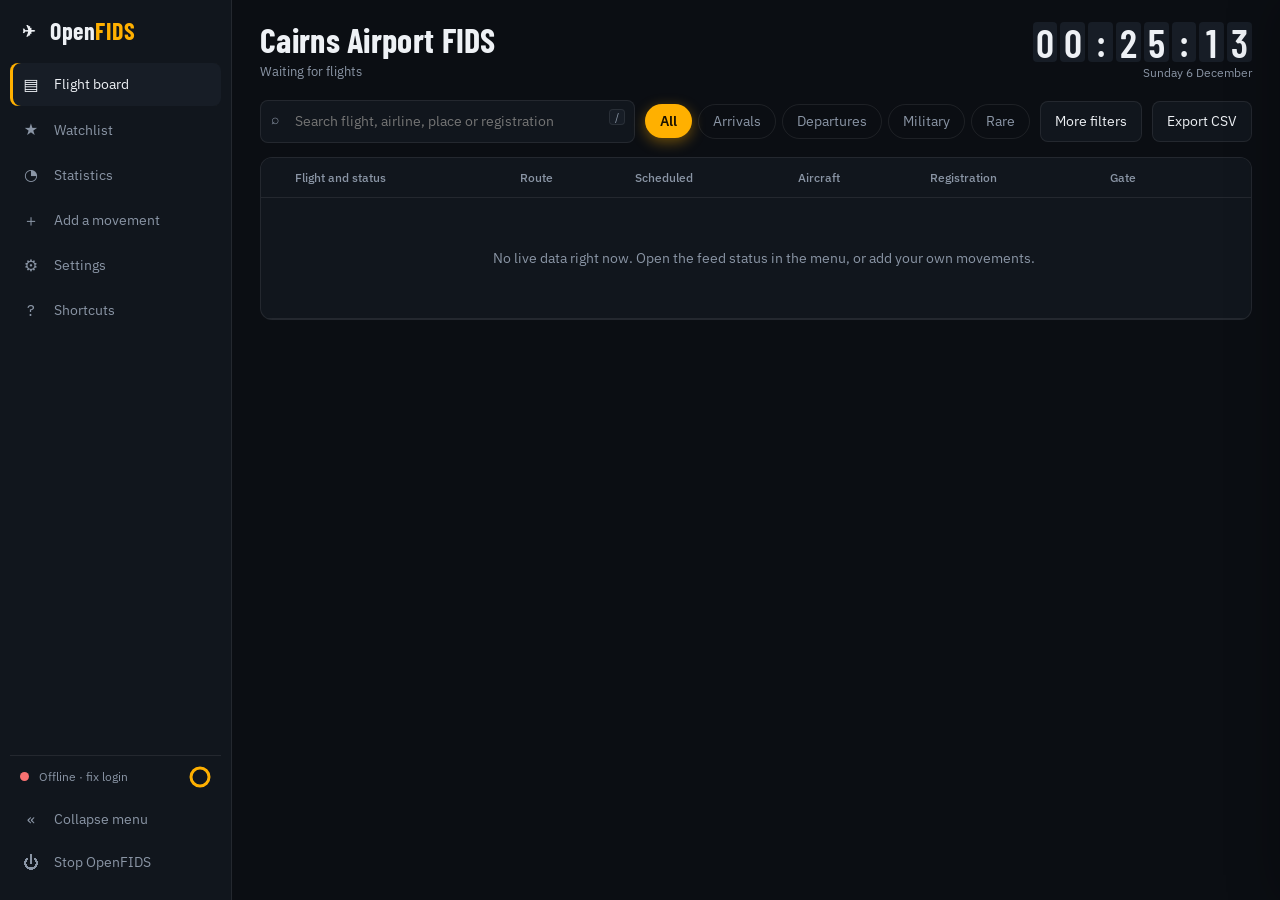
==== app/index.html @ 5e011bf2 "Remove direction patterns, glass delay/early bubble" ====
<!DOCTYPE html>
<html lang="en">
<head>
<meta charset="UTF-8">
<meta name="viewport" content="width=device-width, initial-scale=1">
<title>OpenFIDS</title>
<link href="https://fonts.googleapis.com/css2?family=Barlow+Condensed:wght@500;600;700&family=IBM+Plex+Sans:wght@400;500;600&display=swap" rel="stylesheet">
<style>
:root{--bg:#0b0e13;--panel:#11161d;--card:#171d26;--line:rgba(255,255,255,.08);--text:#eef1f5;--mute:#8a95a5;--accent:#ffb000;--on-accent:#1a1200;--ok:#4ade80;--warn:#fb923c;--bad:#f87171;--board:'Barlow Condensed','Arial Narrow',sans-serif;--body:'IBM Plex Sans',system-ui,sans-serif;--pad:13px 14px;--ease:cubic-bezier(.16,1,.3,1)}
body.t-runway{--bg:#05100a;--panel:#0a1a10;--card:#102417;--line:rgba(120,255,160,.12);--text:#d9ffe6;--mute:#6fa586;--accent:#5dff9a;--on-accent:#02130a}
body.t-blue{--bg:#070b16;--panel:#0d1424;--card:#141d33;--accent:#7cb4ff;--on-accent:#071226}
body.t-day{--bg:#f3f1ec;--panel:#fff;--card:#fff;--line:rgba(0,0,0,.1);--text:#16181d;--mute:#5d6673;--accent:#b36b00;--on-accent:#fff;--ok:#15803d;--warn:#c2410c;--bad:#b91c1c}
body.compact{--pad:6px 12px}
*{box-sizing:border-box;margin:0;padding:0}
body{font:14px/1.45 var(--body);background:var(--bg);color:var(--text);min-height:100vh}
button{font:inherit;color:inherit;cursor:pointer}
:focus-visible{outline:2px solid var(--accent);outline-offset:2px}
.app{display:grid;grid-template-columns:232px 1fr;transition:grid-template-columns .35s var(--ease)}
.app.min{grid-template-columns:64px 1fr}
aside{position:sticky;top:0;height:100vh;background:var(--panel);border-right:1px solid var(--line);display:flex;flex-direction:column;padding:16px 10px;overflow:hidden}
.brand{display:flex;align-items:center;gap:10px;padding:0 8px 18px;font:700 24px var(--board);letter-spacing:.5px;white-space:nowrap}
.brand b{color:var(--accent)}
.nav{display:flex;flex-direction:column;gap:2px}
.nav button,.foot button{display:flex;align-items:center;gap:12px;width:100%;background:none;border:0;border-radius:8px;padding:10px;text-align:left;color:var(--mute);white-space:nowrap;transition:background .2s,color .2s}
.nav button:hover,.foot button:hover{background:var(--card);color:var(--text)}
.nav button.on{background:var(--card);color:var(--text);box-shadow:inset 3px 0 var(--accent)}
.ic{width:22px;text-align:center;flex:none;font-size:16px}
.lbl{transition:opacity .2s}.min .lbl{opacity:0;pointer-events:none}
.count{margin-left:auto;background:var(--accent);color:var(--on-accent);border-radius:9px;padding:0 7px;font-size:11px;font-weight:600}
.count:empty{display:none}
.gap{flex:1}
.feed{display:flex;align-items:center;gap:10px;padding:10px;border-top:1px solid var(--line);margin-top:8px;font-size:12px;color:var(--mute);white-space:nowrap;cursor:pointer}
.dot{width:9px;height:9px;border-radius:50%;background:var(--bad);flex:none}.dot.live{background:var(--ok);animation:pulse 2s infinite}
@keyframes pulse{50%{box-shadow:0 0 0 5px transparent;opacity:.6}0%,100%{box-shadow:0 0 0 0 var(--ok)}}
.ring{width:22px;height:22px;flex:none;transform:rotate(-90deg)}.ring circle{fill:none;stroke:var(--accent);stroke-width:3;stroke-dasharray:57;stroke-dashoffset:57}.ring.go circle{animation:ring var(--poll,30s) linear forwards}
@keyframes ring{to{stroke-dashoffset:0}}
main{min-width:0;padding:22px 28px 40px}
.top{display:flex;align-items:flex-end;justify-content:space-between;gap:20px;flex-wrap:wrap;margin-bottom:18px}
h1{font:700 34px/1 var(--board);letter-spacing:.3px}
.sub{color:var(--mute);margin-top:6px;font-size:13px}
.clock{text-align:right}.clock .big{font:600 40px/1 var(--board);display:flex;gap:3px;justify-content:flex-end}
.clock small{color:var(--mute);font-size:12px}
.fl{display:inline-block;min-width:.62em;text-align:center;background:var(--card);border-radius:4px;padding:0 3px;transform-origin:50% 50%}
.fl.flip{animation:flap .5s ease-in-out both;animation-delay:var(--d,0s)}
@keyframes flap{0%{transform:perspective(200px) rotateX(0)}45%{transform:perspective(200px) rotateX(-90deg)}55%{transform:perspective(200px) rotateX(90deg)}100%{transform:perspective(200px) rotateX(0)}}
.bar{display:flex;gap:10px;align-items:center;flex-wrap:wrap;margin-bottom:14px}
.search{flex:1;min-width:220px;position:relative}
.search input{width:100%;background:var(--panel);border:1px solid var(--line);border-radius:8px;padding:10px 12px 10px 34px;color:var(--text);font:inherit}
.search span{position:absolute;left:11px;top:9px;color:var(--mute)}
.search kbd{position:absolute;right:10px;top:9px;font-size:11px;color:var(--mute);border:1px solid var(--line);border-radius:4px;padding:0 5px}
.chips{display:flex;gap:6px;flex-wrap:wrap}
.chip{background:var(--panel);border:1px solid var(--line);border-radius:20px;padding:6px 14px;color:var(--mute);transition:.2s}
.chip:hover{color:var(--text)}.chip.on{background:var(--accent);border-color:var(--accent);color:var(--on-accent);font-weight:600}
.btn{background:var(--panel);border:1px solid var(--line);border-radius:8px;padding:9px 14px;transition:.2s}.btn:hover{border-color:var(--accent)}
.btn.pri{background:var(--accent);color:var(--on-accent);border-color:var(--accent);font-weight:600;width:100%;margin-top:8px}
.btn.danger{color:var(--bad)}
.wrap{background:var(--panel);border:1px solid var(--line);border-radius:12px;overflow:auto}
table{width:100%;border-collapse:collapse}
th{position:sticky;top:0;background:var(--panel);text-align:left;font-weight:500;color:var(--mute);font-size:12px;padding:11px 14px;border-bottom:1px solid var(--line);white-space:nowrap}
td{padding:var(--pad);border-bottom:1px solid var(--line);white-space:nowrap}
tbody tr{transition:background .2s}tbody tr:hover{background:var(--card)}
tr.hot td:first-child{box-shadow:inset 3px 0 var(--bad)}tr.rare td:first-child{box-shadow:inset 3px 0 var(--accent)}
tr.flash{animation:flash 1.6s}@keyframes flash{0%{background:color-mix(in srgb,var(--accent) 35%,transparent)}100%{background:transparent}}
.code{font:600 20px var(--board);color:var(--accent);letter-spacing:.4px}
.time{font:600 20px var(--board)}.mut{color:var(--mute);font-size:12px}
.star{background:none;border:0;font-size:17px;color:var(--mute);opacity:.5;transition:transform .25s var(--ease),color .2s,opacity .2s}
.star:hover{opacity:1}.star.on{color:var(--accent);opacity:1;transform:scale(1.2) rotate(72deg)}
.tag{font-size:11px;border:1px solid var(--line);border-radius:4px;padding:1px 6px;margin-left:6px;color:var(--warn)}
.pill{display:inline-block;border-radius:5px;padding:3px 10px;font:600 15px var(--board);background:var(--card);color:var(--mute)}
.pill.ok{color:var(--ok)}.pill.late{color:var(--warn)}.pill.flip{animation:flap .55s ease-in-out}
.tip{cursor:help;border-bottom:1px dotted var(--mute)}
#tip{position:fixed;z-index:50;max-width:270px;background:var(--card);border:1px solid var(--line);border-radius:8px;padding:10px 12px;font-size:12px;opacity:0;pointer-events:none;transition:opacity .15s;box-shadow:0 10px 30px rgba(0,0,0,.4)}#tip.on{opacity:1}#tip b{display:block;margin-bottom:2px}#tip i{color:var(--accent);font-style:normal}
.empty{padding:50px 20px;text-align:center;color:var(--mute)}
.cards{display:grid;grid-template-columns:repeat(auto-fit,minmax(150px,1fr));gap:12px;margin-bottom:18px}
.card{background:var(--panel);border:1px solid var(--line);border-radius:12px;padding:16px}.card .n{font:700 40px/1 var(--board);display:flex;gap:3px}.card small{color:var(--mute)}
.grid2{display:grid;grid-template-columns:repeat(auto-fit,minmax(300px,1fr));gap:14px}
.card h3{font:600 18px var(--board);margin-bottom:12px}
.row{display:grid;grid-template-columns:120px 1fr 28px;gap:10px;align-items:center;font-size:13px;margin-bottom:8px}
.row i{display:block;height:10px;border-radius:5px;background:var(--accent);width:var(--w);transform-origin:left;animation:grow .8s var(--ease)}@keyframes grow{from{transform:scaleX(0)}}
.row span{overflow:hidden;text-overflow:ellipsis;white-space:nowrap}.row b{text-align:right}
#panel{position:fixed;top:0;right:0;height:100vh;width:min(400px,100vw);background:var(--panel);border-left:1px solid var(--line);z-index:40;padding:22px;overflow:auto;transform:translateX(105%);transition:transform .4s var(--ease);box-shadow:-20px 0 50px rgba(0,0,0,.3)}#panel.open{transform:none}
#veil{position:fixed;inset:0;background:rgba(0,0,0,.45);z-index:39;opacity:0;pointer-events:none;transition:opacity .3s}#veil.on{opacity:1;pointer-events:auto}
.ph{display:flex;justify-content:space-between;align-items:center;margin-bottom:16px}.ph h2{font:700 26px var(--board)}
.x{background:none;border:0;font-size:20px;color:var(--mute)}
h4{font:600 16px var(--board);margin:20px 0 8px}
.f{display:grid;gap:8px;margin-bottom:8px}.f2{grid-template-columns:1fr 1fr}
input.in,select.in{width:100%;background:var(--card);border:1px solid var(--line);border-radius:7px;padding:9px 10px;color:var(--text);font:inherit}
.sw{display:flex;justify-content:space-between;align-items:center;gap:12px;padding:11px 0;border-bottom:1px solid var(--line)}.sw small{display:block;color:var(--mute);font-size:12px}
.sw input{width:38px;height:22px;accent-color:var(--accent)}
.themes{display:grid;grid-template-columns:repeat(4,1fr);gap:8px}.themes button{border:2px solid var(--line);border-radius:8px;padding:10px 4px;font-size:12px;background:var(--card);transition:.2s}.themes button.on{border-color:var(--accent)}
.item{display:flex;justify-content:space-between;align-items:center;gap:8px;padding:9px 11px;border:1px solid var(--line);border-radius:8px;margin-top:7px;font-size:13px}
.msg{font-size:12px;color:var(--mute);margin-top:8px}
kbd{font:12px var(--body);border:1px solid var(--line);border-bottom-width:2px;border-radius:4px;padding:0 6px;background:var(--card)}
#toasts{position:fixed;bottom:18px;left:50%;transform:translateX(-50%);display:flex;flex-direction:column;gap:8px;z-index:60;align-items:center}
.toast{background:var(--accent);color:var(--on-accent);border-radius:9px;padding:10px 16px;font-weight:600;box-shadow:0 8px 24px rgba(0,0,0,.35);animation:rise .45s var(--ease)}.toast.out{opacity:0;transition:opacity .4s}
@keyframes rise{from{transform:translateY(20px);opacity:0}}
#bye{display:none;position:fixed;inset:0;background:var(--bg);z-index:99;align-items:center;justify-content:center;text-align:center;color:var(--mute)}#bye.on{display:flex}#bye h2{font:700 34px var(--board);color:var(--text)}
.nomo *,.nomo *::before{animation:none!important;transition:none!important}
@media (prefers-reduced-motion:reduce){*{animation:none!important;transition:none!important}}
@media (max-width:820px){.app,.app.min{grid-template-columns:64px 1fr}.lbl{display:none}main{padding:16px}.clock{text-align:left}.clock .big{justify-content:flex-start}}

/* ---- v3: themes, direction colours, bubbles, motion ---- */
:root{--arr:#34d399;--dep:#60a5fa}
body.t-violet{--bg:#0e0a1a;--panel:#151025;--card:#1d1633;--accent:#a78bfa;--on-accent:#12082a}
body.t-sunset{--bg:#140b0d;--panel:#1d1114;--card:#29181c;--line:rgba(255,200,180,.1);--accent:#ff7a59;--on-accent:#2a0d05}
body.t-mint{--bg:#07120f;--panel:#0c1b17;--card:#12271f;--accent:#5eead4;--on-accent:#032b25}
body.t-mono{--bg:#0a0a0a;--panel:#121212;--card:#1a1a1a;--accent:#e5e5e5;--on-accent:#111;--arr:#d4d4d4;--dep:#a3a3a3}
body.t-contrast{--bg:#000;--panel:#000;--card:#111;--line:rgba(255,255,255,.4);--text:#fff;--mute:#d4d4d4;--accent:#ff0;--on-accent:#000}
body.t-sky{--bg:#eaf2fb;--panel:#fff;--card:#f2f7fd;--line:rgba(0,30,80,.12);--text:#0f1b2d;--mute:#5a6b82;--accent:#0b6bcb;--on-accent:#fff;--ok:#15803d;--warn:#c2410c;--bad:#b91c1c;--arr:#15803d;--dep:#1d4ed8}
body.t-day{--arr:#15803d;--dep:#1d4ed8}
body.nocolor{--arr:var(--mute);--dep:var(--mute)}
body{transition:background .4s,color .4s}
body.zebra tbody tr:nth-child(even){background:color-mix(in srgb,var(--card) 55%,transparent)}
body.sz-s{zoom:.92}body.sz-l{zoom:1.12}
html.smooth,html.smooth *{scroll-behavior:smooth}
.themes{grid-template-columns:repeat(3,1fr)}
.themes button::before{content:'';display:block;height:6px;border-radius:3px;background:var(--sw,var(--accent));margin-bottom:6px}
/* sliding bubbles */
.chips,.nav{position:relative}.chip,.nav button{position:relative;z-index:1}
.chip{background:transparent}.chip.on{background:transparent;border-color:transparent;color:var(--on-accent)}
.bub,.nbub{position:absolute;left:0;top:0;width:0;height:0;pointer-events:none;transition:left .45s var(--ease),top .45s var(--ease),width .45s var(--ease),height .45s var(--ease)}
.bub{z-index:0;border-radius:20px;background:var(--accent);box-shadow:0 4px 14px color-mix(in srgb,var(--accent) 40%,transparent)}
.nbub{z-index:0;border-radius:8px;background:var(--card);box-shadow:inset 3px 0 var(--accent)}
.nav button.on{background:transparent;box-shadow:none;color:var(--text)}
/* arrival = solid bar + down triangle, departure = striped bar + up triangle */
td:first-child{position:relative}td:first-child::before{content:'';position:absolute;left:0;top:0;bottom:0;width:5px}
tr.ra td:first-child::before{background:var(--arr)}
tr.rd td:first-child::before{background:repeating-linear-gradient(45deg,var(--dep) 0 3px,transparent 3px 6px)}
.dir{font-size:12px;font-weight:600}.dir.a{color:var(--arr)}.dir.d{color:var(--dep)}
tr.hot td:first-child,tr.rare td:first-child{box-shadow:none}tr.hot{background:color-mix(in srgb,var(--bad) 7%,transparent)}
.tag.hot{color:var(--bad)}.tag.rare{color:var(--accent)}
/* switches */
.sw input{appearance:none;-webkit-appearance:none;width:42px;height:24px;border-radius:12px;background:var(--card);border:1px solid var(--line);position:relative;cursor:pointer;flex:none;transition:background .25s,border-color .25s}
.sw input::after{content:'';position:absolute;top:2px;left:2px;width:18px;height:18px;border-radius:50%;background:var(--mute);transition:transform .3s var(--ease),background .25s}
.sw input:checked{background:var(--accent);border-color:var(--accent)}.sw input:checked::after{transform:translateX(18px);background:var(--on-accent)}
/* advanced filters */
.adv{display:grid;grid-template-rows:0fr;transition:grid-template-rows .4s var(--ease),margin .4s var(--ease)}.adv.open{grid-template-rows:1fr;margin-bottom:14px}
.advin{min-height:0;overflow:hidden;display:grid;grid-template-columns:repeat(auto-fit,minmax(170px,1fr));gap:8px;padding:2px}
/* motion */
.vin{animation:viewin .45s var(--ease)}@keyframes viewin{from{opacity:0;transform:translateY(10px)}}
.swap tr{animation:rowin .4s var(--ease) both;animation-delay:calc(var(--i,0)*25ms)}@keyframes rowin{from{opacity:0;transform:translateX(-8px)}}
.btn:active,.chip:active,.nav button:active,.foot button:active{transform:scale(.96)}
.card{transition:transform .25s var(--ease),border-color .25s}.card:hover{transform:translateY(-3px);border-color:var(--accent)}
#panel [data-p]:not([hidden])>*{animation:pin .45s var(--ease) both}@keyframes pin{from{opacity:0;transform:translateX(14px)}}
#panel [data-p]>:nth-child(2){animation-delay:.04s!important}#panel [data-p]>:nth-child(3){animation-delay:.08s!important}#panel [data-p]>:nth-child(4){animation-delay:.12s!important}#panel [data-p]>:nth-child(5){animation-delay:.16s!important}#panel [data-p]>:nth-child(n+6){animation-delay:.2s!important}

/* ---- v4: merged status, filter-drawer fix, silent refresh, liquid glass ---- */
.advin{padding:0}.advin>*{outline-offset:-2px}
.adv{visibility:hidden;transition:grid-template-rows .4s var(--ease),margin .4s var(--ease),visibility 0s .4s}
.adv.open{visibility:visible;transition:grid-template-rows .4s var(--ease),margin .4s var(--ease),visibility 0s}
.st{font:600 16px var(--board);margin-top:1px}.st.ok{color:var(--ok)}.st.late{color:var(--warn)}.st.bad{color:var(--bad)}.st.flip{animation:flap .55s ease-in-out}
.rin{animation:rowin .45s var(--ease)}.rout{animation:rout .3s ease forwards;pointer-events:none}@keyframes rout{to{opacity:0;transform:translateX(14px)}}
body.glass{--g:rgba(255,255,255,.07);--gb:rgba(255,255,255,.2);--gl:rgba(255,255,255,.4);--glow:radial-gradient(420px circle at var(--mx,50%) var(--my,0%),rgba(255,255,255,.13),transparent 60%)}
body.glass.t-day,body.glass.t-sky{--g:rgba(255,255,255,.5);--gb:rgba(255,255,255,.85);--gl:#fff;--glow:radial-gradient(420px circle at var(--mx,50%) var(--my,0%),rgba(255,255,255,.7),transparent 60%)}
body.glass::before{content:'';position:fixed;inset:-10%;z-index:-1;pointer-events:none;filter:blur(30px);animation:drift 26s ease-in-out infinite alternate;
 background:radial-gradient(40% 40% at 20% 25%,color-mix(in srgb,var(--accent) 55%,transparent),transparent 70%),radial-gradient(35% 35% at 80% 20%,color-mix(in srgb,var(--arr) 40%,transparent),transparent 70%),radial-gradient(45% 45% at 70% 85%,color-mix(in srgb,var(--dep) 45%,transparent),transparent 70%)}
@keyframes drift{to{transform:translate3d(4%,-3%,0) scale(1.12) rotate(6deg)}}
body.glass :where(aside,.wrap,.card,.btn,.chip:not(.on),.search input,input.in,select.in,.themes button,.item),body.glass #panel,body.glass #tip{
 background-color:var(--g);background-image:var(--glow);background-attachment:fixed;backdrop-filter:blur(20px) saturate(170%);-webkit-backdrop-filter:blur(20px) saturate(170%);
 border-color:var(--gb);box-shadow:inset 0 1px 0 var(--gl),inset 0 -1px 0 rgba(255,255,255,.05),0 10px 30px rgba(0,0,0,.22)}
body.glass #panel{backdrop-filter:blur(28px) saturate(190%);-webkit-backdrop-filter:blur(28px) saturate(190%)}
body.glass th{background:rgba(255,255,255,.06);backdrop-filter:blur(14px);-webkit-backdrop-filter:blur(14px)}
body.glass tbody tr:hover{background:rgba(255,255,255,.07)}
body.glass .fl{background:rgba(255,255,255,.1);box-shadow:inset 0 1px 0 var(--gl)}
body.glass .toast{background:color-mix(in srgb,var(--accent) 75%,transparent);backdrop-filter:blur(16px) saturate(180%);-webkit-backdrop-filter:blur(16px) saturate(180%);box-shadow:inset 0 1px 0 rgba(255,255,255,.5),0 8px 24px rgba(0,0,0,.3)}
body.glass .bub{background:color-mix(in srgb,var(--accent) 70%,transparent);box-shadow:inset 0 1px 0 rgba(255,255,255,.55),0 4px 18px color-mix(in srgb,var(--accent) 45%,transparent)}
body.glass .nbub{background:rgba(255,255,255,.1);box-shadow:inset 0 1px 0 var(--gl),inset 3px 0 var(--accent)}
body.glass #veil{backdrop-filter:blur(4px);-webkit-backdrop-filter:blur(4px)}

/* ---- v5: calmer colours, patterns for both directions, settings tabs, colour pickers ---- */
body:not(#x){--arr:var(--accent);--dep:color-mix(in srgb,var(--text) 72%,var(--bg))}
body.nocolor:not(#x){--arr:var(--mute);--dep:var(--mute)}
.code{color:var(--text)}
th:first-child,td:first-child{width:1%;padding-left:18px;padding-right:2px}
td:first-child::before{width:6px}
tr.ra td:first-child::before{background:radial-gradient(circle,var(--arr) 1.8px,transparent 2.4px) 0 0/6px 8px}
tr.rd td:first-child::before{background:repeating-linear-gradient(45deg,var(--dep) 0 3px,transparent 3px 6px)}
.ds{display:flex;flex-wrap:wrap;align-items:baseline;gap:0 8px;margin-top:1px}
.ds .dir{font-size:12px}.ds .st{margin:0;font:500 15px var(--body)}.ds .st::before{content:'·';margin-right:8px;color:var(--mute)}
.tabs{display:flex;gap:6px;position:relative;margin:0 0 4px}
details.mt{margin:12px 0}details.mt summary{cursor:pointer;padding:9px 0;color:var(--mute);font-size:13px}details.mt summary:hover{color:var(--text)}
#cGrid{display:grid;grid-template-columns:1fr 1fr;gap:10px;padding:6px 0 10px}
.cp{display:flex;align-items:center;gap:10px;font-size:13px}
.cp input[type=color]{width:36px;height:30px;padding:0;border:1px solid var(--line);border-radius:7px;background:none;cursor:pointer;flex:none}
.cprow{display:flex;justify-content:space-between;align-items:center;gap:12px;padding:11px 0;border-bottom:1px solid var(--line)}.cprow small{display:block;color:var(--mute);font-size:12px}
.cprow input[type=color]{width:48px;height:34px}

/* ---- v6: no direction patterns, glass status bubble ---- */
tr.ra td:first-child::before,tr.rd td:first-child::before,td:first-child::before{content:none;display:none}
.sb{text-align:right;width:1%;padding-right:18px}
.gb{position:relative;display:inline-block;overflow:hidden;padding:5px 15px;border-radius:999px;font:600 14px var(--body);white-space:nowrap;color:var(--c);
 background:color-mix(in srgb,var(--c) 15%,rgba(255,255,255,.06));border:1px solid color-mix(in srgb,var(--c) 38%,rgba(255,255,255,.28));
 backdrop-filter:blur(14px) saturate(180%);-webkit-backdrop-filter:blur(14px) saturate(180%);
 box-shadow:inset 0 1px 0 rgba(255,255,255,.5),inset 0 -8px 12px rgba(255,255,255,.04),0 4px 16px color-mix(in srgb,var(--c) 24%,transparent)}
.gb::after{content:'';position:absolute;inset:0;border-radius:inherit;pointer-events:none;background:linear-gradient(180deg,rgba(255,255,255,.3),transparent 55%)}
.gb.late{--c:var(--warn)}.gb.ok{--c:var(--ok)}
.gb.flip{animation:flap .55s ease-in-out}
</style>
</head>
<body>
<div class="app" id="app">
<aside>
  <div class="brand"><span class="ic">✈</span><span class="lbl">Open<b>FIDS</b></span></div>
  <nav class="nav" id="nav"><span class="nbub" id="nbub"></span>
    <button data-view="board" class="on"><span class="ic">▤</span><span class="lbl">Flight board</span></button>
    <button data-view="watch"><span class="ic">★</span><span class="lbl">Watchlist</span><span class="count lbl" id="wCount"></span></button>
    <button data-view="stats"><span class="ic">◔</span><span class="lbl">Statistics</span></button>
    <button data-panel="add"><span class="ic">＋</span><span class="lbl">Add a movement</span></button>
    <button data-panel="settings"><span class="ic">⚙</span><span class="lbl">Settings</span></button>
    <button data-panel="help"><span class="ic">?</span><span class="lbl">Shortcuts</span></button>
  </nav>
  <div class="gap"></div>
  <div class="foot">
    <div class="feed" id="feed" title="Open feed settings"><span class="dot" id="dot"></span><span class="lbl" id="feedTxt">Connecting</span><svg class="ring" id="ring" viewBox="0 0 22 22" style="margin-left:auto"><circle cx="11" cy="11" r="9"/></svg></div>
    <button id="collapse"><span class="ic" id="colIc">«</span><span class="lbl">Collapse menu</span></button>
    <button id="quit"><span class="ic">⏻</span><span class="lbl">Stop OpenFIDS</span></button>
  </div>
</aside>

<main>
  <div class="top">
    <div><h1 id="title">Cairns Airport FIDS</h1><div class="sub" id="next">Waiting for flights</div></div>
    <div class="clock"><div class="big" id="clock"></div><small id="date"></small></div>
  </div>

  <section id="v-board">
    <div class="bar">
      <div class="search"><span>⌕</span><input id="q" placeholder="Search flight, airline, place or registration" autocomplete="off"><kbd>/</kbd></div>
      <div class="chips" id="chips"><span class="bub" id="bub"></span>
        <button class="chip on" data-f="all">All</button><button class="chip" data-f="A">Arrivals</button><button class="chip" data-f="D">Departures</button><button class="chip" data-f="military">Military</button><button class="chip" data-f="rare">Rare</button>
      </div>
      <button class="btn" id="mf">More filters <span class="count" id="mfN"></span></button><button class="btn" id="csv">Export CSV</button>
    </div>
    <div class="adv" id="adv"><div class="advin">
      <select class="in" id="fxAl"><option value="">Any airline</option></select>
      <select class="in" id="fxAc"><option value="">Any aircraft</option></select>
      <select class="in" id="fxSt"><option value="">Any status</option><option value="ontime">On time</option><option value="delayed">Delayed</option><option value="cancelled">Cancelled</option><option value="landed">Landed</option><option value="departed">Departed</option><option value="other">Other</option></select>
      <select class="in" id="fxWin"><option value="">Any time</option><option value="120">Next 2 hours</option><option value="360">Next 6 hours</option><option value="today">Today only</option></select>
      <button class="btn" id="fxClear">Clear all filters</button>
    </div></div>
    <div class="wrap"><table>
      <thead><tr><th></th><th>Flight and status</th><th>Route</th><th>Scheduled</th><th>Aircraft</th><th>Registration</th><th>Gate</th><th></th></tr></thead>
      <tbody id="rows"></tbody>
    </table></div>
  </section>

  <section id="v-stats" hidden>
    <div class="cards" id="cards"></div>
    <div class="grid2"><div class="card"><h3>Busiest airlines</h3><div id="bAir"></div></div><div class="card"><h3>Aircraft types</h3><div id="bAc"></div></div><div class="card"><h3>Top destinations and origins</h3><div id="bPort"></div></div></div>
  </section>
</main>
</div>

<div id="veil"></div>
<div id="panel" aria-live="polite">
  <div data-p="add" hidden>
    <div class="ph"><h2>Add a movement</h2><button class="x" data-x>✕</button></div>
    <p class="mut">Stored on this computer only. Shown at the top of the board.</p>
    <h4>Flight</h4>
    <div class="f f2"><input class="in" id="cfAirline" placeholder="Airline (VIP)"><input class="in" id="cfNumber" placeholder="Flight number"><input class="in" id="cfAcType" placeholder="Aircraft type (GLF6)"><input class="in" id="cfRego" placeholder="Registration"></div>
    <h4>Route and time</h4>
    <div class="f f2"><input class="in" id="cfPort" placeholder="Place (Sydney)"><input class="in" id="cfIata" placeholder="Code (SYD)"><select class="in" id="cfVector"><option value="A">Arrival</option><option value="D">Departure</option></select><input class="in" id="cfWhen" type="datetime-local"></div>
    <div class="f f2"><input class="in" id="cfGate" placeholder="Gate or bay"><input class="in" id="cfStatus" placeholder="Status (Landed)"></div>
    <button class="btn pri" id="cfAdd">Add to board</button>
    <h4>Your movements</h4><div id="cfList"></div>
  </div>

  <div data-p="settings" hidden>
    <div class="ph"><h2>Settings</h2><button class="x" data-x>✕</button></div>
    <div class="tabs" id="tabs"><span class="bub" id="tbub"></span><button class="chip on" data-tab="look">Appearance</button><button class="chip" data-tab="how">Behaviour</button><button class="chip" data-tab="feed">Feed</button></div>

    <div data-pane="look">
      <h4>Theme</h4>
      <div class="themes" id="themes"><button data-t="default" style="--sw:#ffb000">Amber</button><button data-t="runway" style="--sw:#5dff9a">Runway</button><button data-t="blue" style="--sw:#7cb4ff">Blue hour</button><button data-t="violet" style="--sw:#a78bfa">Violet</button><button data-t="sunset" style="--sw:#ff7a59">Sunset</button><button data-t="mint" style="--sw:#5eead4">Mint</button><button data-t="mono" style="--sw:#e5e5e5">Mono</button><button data-t="contrast" style="--sw:#ffff00">Contrast</button><button data-t="day" style="--sw:#b36b00">Daylight</button><button data-t="sky" style="--sw:#0b6bcb">Sky</button></div>
      <p class="msg">Picking a theme resets any custom colours.</p>
      <div class="cprow"><div>Accent colour<small>Highlights, buttons and the arrivals pattern</small></div><input type="color" id="cAccent"></div>
      <details class="mt"><summary>Customise every colour</summary><div id="cGrid"></div></details>
      <button class="btn" id="cReset">Reset colours</button>
      <div class="sw"><div>Liquid glass<small>Frosted, see-through surfaces with a glow that follows your cursor</small></div><input type="checkbox" id="sGlass"></div>
      <div class="sw"><div>Colour-code arrivals and departures<small>Arrow labels always show</small></div><input type="checkbox" id="sColor"></div>
      <div class="sw"><div>Striped rows<small>Easier to follow across the board</small></div><input type="checkbox" id="sZebra"></div>
      <h4>Text size</h4><select class="in" id="sSize"><option value="s">Small</option><option value="m">Normal</option><option value="l">Large</option></select>
    </div>

    <div data-pane="how" hidden>
      <div class="sw"><div>Compact rows<small>Fit more flights on screen</small></div><input type="checkbox" id="sCompact"></div>
      <div class="sw"><div>Motion<small>Split-flap flips and slides</small></div><input type="checkbox" id="sMotion"></div>
      <div class="sw"><div>Smooth scrolling<small>Glide when changing views</small></div><input type="checkbox" id="sSmooth"></div>
      <div class="sw"><div>Chime on watchlist changes<small>Plays when a starred flight updates</small></div><input type="checkbox" id="sAudio"></div>
      <div class="sw"><div>24-hour time<small>Clock and board times</small></div><input type="checkbox" id="sH24"></div>
      <div class="sw"><div>Remember my filters<small>Restore them next time you open OpenFIDS</small></div><input type="checkbox" id="sRemember"></div>
      <h4>Refresh every</h4>
      <select class="in" id="sPoll"><option value="5000">5 seconds</option><option value="15000">15 seconds</option><option value="30000">30 seconds</option><option value="60000">60 seconds</option></select>
    </div>

    <div data-pane="feed" hidden>
      <h4>Airport feed login</h4>
      <p class="mut" style="margin-bottom:8px">Only needed if the airport site asks for one. Saved in plain text in your data folder.</p>
      <div class="f"><input class="in" id="cEmail" placeholder="Email" autocomplete="off"><input class="in" id="cPass" type="password" placeholder="Password" autocomplete="new-password"></div>
      <div style="display:flex;gap:8px"><button class="btn pri" id="cSave" style="margin:0;flex:1">Save and test</button><button class="btn danger" id="cClear">Clear</button></div>
      <p class="msg" id="cMsg"></p><p class="msg" id="cNote" style="color:var(--warn)"></p>
      <p class="msg" id="dataDir" style="word-break:break-all"></p>
    </div>
  </div>

  <div data-p="help" hidden>
    <div class="ph"><h2>Shortcuts</h2><button class="x" data-x>✕</button></div>
    <div class="sw"><span>Search</span><kbd>/</kbd></div><div class="sw"><span>Flight board</span><kbd>b</kbd></div><div class="sw"><span>Watchlist</span><kbd>w</kbd></div><div class="sw"><span>Statistics</span><kbd>s</kbd></div>
    <div class="sw"><span>Add a movement</span><kbd>n</kbd></div><div class="sw"><span>Settings</span><kbd>,</kbd></div><div class="sw"><span>Collapse menu</span><kbd>[</kbd></div><div class="sw"><span>Close panel</span><kbd>Esc</kbd></div>
    <p class="msg">Star a flight to add it to your watchlist. You'll get a message when its status changes.</p>
  </div>
</div>

<div id="tip"></div><div id="toasts"></div>
<div id="bye"><div><h2>OpenFIDS has stopped</h2>You can close this tab. Open the OpenFIDS shortcut to start it again.</div></div>

<script>
(() => {
const $ = (id) => document.getElementById(id);
const esc = (s) => String(s ?? '').replace(/[&<>"']/g, (c) => ({'&':'&amp;','<':'&lt;','>':'&gt;','"':'&quot;',"'":'&#39;'}[c]));
const api = async (u, o) => { const r = await fetch(u, o); if (!r.ok) throw new Error(r.status); return r.json(); };
const LS = 'openfids.v2';
let S = { theme: 'default', compact: false, motion: true, audio: false, poll: 30000, min: false, watch: [], smooth: true, dircolor: true, h24: true, zebra: false, remember: true, size: 'm', f: 'all', fx: {}, glass: false, colors: {} };
let fx = { al: '', ac: '', st: '', win: '' }, animNext = false;
try { Object.assign(S, JSON.parse(localStorage.getItem(LS) || '{}')); } catch (e) {}
const save = () => { try { localStorage.setItem(LS, JSON.stringify(S)); } catch (e) {} };
let flights = [], ac = {}, al = {}, feed = { ok: false }, view = 'board', filter = 'all', timer, actx;
const last = new Map(), changed = new Set(); let first = true;

const code = (f) => `${f.airline || ''}${f.flightNumber || ''}`;
const key = (f) => f.id || `${code(f)}|${f.vector}|${f.scheduled}`;
const plane = (f) => ac[String(f.acType || '').toUpperCase()] || null, airline = (f) => al[String(f.airline || '').toUpperCase()] || null;
const mil = (f) => !!((plane(f) || {}).military || (airline(f) || {}).military), rare = (f) => !!(plane(f) || {}).rare;
const hm = (iso) => { const t = (String(iso || '').split('T')[1] || '').slice(0, 5); if (S.h24 || !t) return t; let [H, M] = t.split(':').map(Number); const ap = H >= 12 ? 'pm' : 'am'; H = H % 12 || 12; return H + ':' + String(M).padStart(2, '0') + ' ' + ap; };
const day = (iso) => { const d = new Date(iso); return isNaN(d) ? '' : d.toLocaleDateString('en-AU', { day: 'numeric', month: 'short' }); };

/* split-flap text: only characters that changed flip */
function flap(el, text) {
  text = String(text); const old = el.dataset.v || '';
  if (old === text) return; el.dataset.v = text;
  if (el.children.length !== text.length) el.innerHTML = [...text].map(() => '<span class="fl"></span>').join('');
  [...text].forEach((ch, i) => { const s = el.children[i]; if (s.textContent !== ch) { s.textContent = ch; if (S.motion && old) { s.classList.remove('flip'); void s.offsetWidth; s.style.setProperty('--d', i * 0.05 + 's'); s.classList.add('flip'); } } });
}

function apply() {
  document.body.className = (S.theme !== 'default' ? 't-' + S.theme : '') + (S.compact ? ' compact' : '') + (S.motion ? '' : ' nomo') + (S.dircolor ? '' : ' nocolor') + (S.zebra ? ' zebra' : '') + (S.size !== 'm' ? ' sz-' + S.size : '') + (S.glass ? ' glass' : '');
  document.documentElement.classList.toggle('smooth', S.smooth); $('app').classList.toggle('min', S.min); moveBubs(); $('colIc').textContent = S.min ? '»' : '«';
  document.querySelectorAll('#themes button').forEach((b) => b.classList.toggle('on', b.dataset.t === S.theme));
  $('sCompact').checked = S.compact; $('sMotion').checked = S.motion; $('sAudio').checked = S.audio; $('sSmooth').checked = S.smooth; $('sColor').checked = S.dircolor; $('sH24').checked = S.h24; $('sZebra').checked = S.zebra; $('sRemember').checked = S.remember; $('sSize').value = S.size; $('sGlass').checked = S.glass; $('sPoll').value = String(S.poll);
  document.documentElement.style.setProperty('--poll', S.poll + 'ms');
  $('wCount').textContent = S.watch.length || ''; applyColors();
}
function poll() { clearInterval(timer); timer = setInterval(load, S.poll); }
function chime() {
  if (!S.audio) return;
  try { actx = actx || new (window.AudioContext || window.webkitAudioContext)(); const t = actx.currentTime;
    [880, 1175].forEach((f, i) => { const o = actx.createOscillator(), g = actx.createGain(); o.frequency.value = f; g.gain.setValueAtTime(.0001, t + i * .18); g.gain.exponentialRampToValueAtTime(.15, t + i * .18 + .02); g.gain.exponentialRampToValueAtTime(.0001, t + i * .18 + .4); o.connect(g); g.connect(actx.destination); o.start(t + i * .18); o.stop(t + i * .18 + .45); });
  } catch (e) {}
}
function toast(msg) {
  const t = document.createElement('div'); t.className = 'toast'; t.textContent = msg; $('toasts').appendChild(t);
  setTimeout(() => t.classList.add('out'), 5000); setTimeout(() => t.remove(), 5600);
}

/* ---------- board ---------- */
function statusOf(f) {
  const s = (f.statusMsgPublic || '').toLowerCase();
  return s.includes('cancel') ? 'cancelled' : s.includes('delay') ? 'delayed' : /land|arriv/.test(s) ? 'landed' : s.includes('depart') ? 'departed' : /on time|board|sched/.test(s) ? 'ontime' : 'other';
}
function visible() {
  const terms = $('q').value.toLowerCase().split(/\s+/).filter(Boolean), now = new Date();
  return flights.filter((f) => {
    if (view === 'watch' && !S.watch.includes(code(f))) return false;
    if ((filter === 'A' || filter === 'D') && f.vector !== filter) return false;
    if (filter === 'military' && !mil(f)) return false;
    if (filter === 'rare' && !rare(f)) return false;
    if (fx.al && f.airline !== fx.al) return false;
    if (fx.ac && (f.acType || '') !== fx.ac) return false;
    if (fx.st && statusOf(f) !== fx.st) return false;
    if (fx.win) { const t = new Date(f.scheduled); if (isNaN(t)) return false; if (fx.win === 'today' ? t.toDateString() !== now.toDateString() : (t < now - 9e5 || t > +now + fx.win * 6e4)) return false; }
    const hay = `${code(f)} ${f.portName} ${f.portIATA} ${f.acType} ${f.acRego} ${(plane(f) || {}).name || ''} ${(airline(f) || {}).name || ''}`.toLowerCase();
    return terms.every((t) => hay.includes(t));
  });
}
function statusInfo(f) {
  const raw = (f.statusMsgPublic || '').trim(), lo = raw.toLowerCase(), s = new Date(f.scheduled), e = new Date(f.estimated);
  const diff = f.estimated && !isNaN(s) && !isNaN(e) ? Math.round((e - s) / 60000) : 0;
  const dur = (m) => m < 60 ? `${m} min` : `${Math.floor(m / 60)} h` + (m % 60 ? ` ${m % 60} min` : '');
  if (lo.includes('cancel')) return { t: 'Cancelled', c: 'bad' };
  if (diff >= 5) return { t: `Delayed by ${dur(diff)}`, c: 'late', b: 1 };
  if (lo.includes('delay')) return { t: raw, c: 'late', b: 1 };
  if (diff <= -5) return { t: `Early by ${dur(-diff)}`, c: 'ok', b: 1 };
  if (!raw) return { t: 'Scheduled', c: '' };
  return { t: /on time/.test(lo) ? 'On time' : raw, c: /on time|board|land|arriv|depart|gate/.test(lo) ? 'ok' : '' };
}
function rowParts(f) {
  const p = plane(f) || { name: `Aircraft ${f.acType || ''}`, desc: 'No details on file. Add it in aircraft.json.' };
  const a = airline(f) || { name: `Operator ${f.airline || ''}`, desc: 'No details on file. Add it in airlines.json.' };
  const arr = f.vector === 'A', k = key(f), st = statusInfo(f), on = S.watch.includes(code(f));
  const cls = `${arr ? 'ra' : 'rd'} ${mil(f) ? 'hot' : rare(f) ? 'rare' : ''}`.trim();
  const html = `<td><button class="star${on ? ' on' : ''}" data-star="${esc(code(f))}" title="${on ? 'Unfollow' : 'Follow'} ${esc(code(f))}">★</button></td>
    <td><span class="code tip" data-t="${esc(a.name)}" data-d="${esc(a.desc)}" data-c="${esc(f.airline)}">${esc(code(f))}</span>${mil(f) ? '<span class="tag hot">Military</span>' : rare(f) ? '<span class="tag rare">Rare</span>' : ''}${f.custom ? '<span class="tag">yours</span>' : ''}
      <div class="ds"><span class="dir ${arr ? 'a' : 'd'}">${arr ? '▼ Arriving' : '▲ Departing'}</span>${st.b ? '' : `<span class="st ${st.c}${changed.has(k) && S.motion ? ' flip' : ''}">${esc(st.t)}</span>`}</div></td>
    <td><b>${esc(f.portName)}</b><div class="mut">${esc(f.portIATA)} · ${esc(f.terminal || '')}</div></td>
    <td><span class="time">${esc(hm(f.scheduled))}</span> <span class="mut">${esc(day(f.scheduled))}</span>${f.estimated ? `<div class="mut">Est ${esc(hm(f.estimated))}</div>` : ''}</td>
    <td><span class="tip" data-t="${esc(p.name)}" data-d="${esc(p.desc)}" data-c="${esc(f.acType)}">${esc(f.acType || '')}</span></td>
    <td>${esc(f.acRego || '')}</td><td>${esc(f.gate || '')}</td>
    <td class="sb">${st.b ? `<span class="gb ${st.c}${changed.has(k) && S.motion ? ' flip' : ''}">${esc(st.t)}</span>` : ''}</td>`;
  return { k, cls, html };
}
/* Silent refresh: rows are matched by key, so only changed rows update and single rows fade in or out. */
function render() {
  const list = visible(), tb = $('rows'), swap = animNext; animNext = false;
  if (swap) { tb.textContent = ''; tb.classList.remove('swap'); void tb.offsetWidth; tb.classList.add('swap'); }
  if (!list.length) {
    const msg = view === 'watch' ? 'No starred flights on the board. Click ★ next to a flight to follow it.' : (!feed.ok && !flights.length ? 'No live data right now. Open the feed status in the menu, or add your own movements.' : 'No flights match.');
    tb.innerHTML = `<tr class="emp"><td colspan="8" class="empty">${esc(msg)}</td></tr>`; return;
  }
  const emp = tb.querySelector('.emp'); if (emp) emp.remove();
  const rows = new Map([...tb.children].filter((r) => r.dataset.k).map((r) => [r.dataset.k, r]));
  const seen = new Set(); let prev = null;
  list.forEach((f, ix) => {
    const { k, cls, html } = rowParts(f); let tr = rows.get(k);
    if (!tr) { tr = document.createElement('tr'); tr.dataset.k = k; tr.className = cls + (swap ? '' : ' rin'); tr.style.setProperty('--i', Math.min(ix, 10)); tr.innerHTML = html; tr._sig = cls + html; }
    else { tr.classList.remove('rout'); if (tr._sig !== cls + html) { tr.className = cls + (changed.has(k) ? ' flash' : ''); tr.innerHTML = html; tr._sig = cls + html; } }
    seen.add(k);
    const want = prev ? prev.nextElementSibling : tb.firstElementChild;
    if (tr !== want) tb.insertBefore(tr, want);
    prev = tr;
  });
  rows.forEach((tr, k) => { if (!seen.has(k)) { tr.classList.add('rout'); setTimeout(() => { if (tr.classList.contains('rout')) tr.remove(); }, 320); } });
}

function track() {
  flights.forEach((f) => {
    const k = key(f), st = (f.statusMsgPublic || '').trim();
    if (!first && last.has(k) && last.get(k) !== st) {
      changed.add(k);
      if (S.watch.includes(code(f))) { toast(`${code(f)} to ${f.portName}: ${st || 'updated'}`); chime(); }
    }
    last.set(k, st);
  }); first = false;
}
async function load() {
  try { const d = await api('/api/flights'); flights = d.flights || []; feed = d.feed || { ok: false }; track(); }
  catch (e) { feed = { ok: false, message: 'OpenFIDS is not responding.' }; }
  $('dot').className = 'dot' + (feed.ok ? ' live' : '');
  $('feedTxt').textContent = feed.ok ? `Live · ${feed.updated || ''}` : 'Offline · fix login';
  const r = $('ring'); r.classList.remove('go'); void r.getBoundingClientRect(); r.classList.add('go');
  fillFilters(); render(); if (view === 'stats') stats(); changed.clear(); moveBubs();
}

/* ---------- stats ---------- */
function top(fn, n = 6) { const m = {}; flights.forEach((f) => { const k = fn(f); if (k) m[k] = (m[k] || 0) + 1; }); return Object.entries(m).sort((a, b) => b[1] - a[1]).slice(0, n); }
function bars(el, rows) {
  const sig = JSON.stringify(rows); if (el.dataset.sig === sig) return; el.dataset.sig = sig;
  const max = Math.max(1, ...rows.map((r) => r[1]));
  el.innerHTML = rows.length ? rows.map(([l, n]) => `<div class="row"><span>${esc(l)}</span><div><i style="--w:${Math.round(n / max * 100)}%"></i></div><b>${n}</b></div>`).join('') : '<div class="mut">No data yet.</div>';
}
function stats() {
  const n = [['Movements', flights.length], ['Arrivals', flights.filter((f) => f.vector === 'A').length], ['Departures', flights.filter((f) => f.vector === 'D').length], ['Rare', flights.filter(rare).length], ['Military', flights.filter(mil).length]];
  if (document.querySelectorAll('#cards .n').length !== n.length) $('cards').innerHTML = n.map(([l]) => `<div class="card"><div class="n"></div><small>${l}</small></div>`).join('');
  document.querySelectorAll('#cards .n').forEach((el, i) => flap(el, n[i][1]));
  bars($('bAir'), top((f) => (airline(f) || {}).name || f.airline));
  bars($('bAc'), top((f) => (plane(f) || {}).name || f.acType));
  bars($('bPort'), top((f) => f.portName));
}

/* ---------- header clock + next arrival ---------- */
function tick() {
  const d = new Date(); flap($('clock'), d.toLocaleTimeString('en-GB', { hour12: !S.h24 }));
  $('date').textContent = d.toLocaleDateString('en-AU', { weekday: 'long', day: 'numeric', month: 'long' });
  const nx = flights.filter((f) => f.vector === 'A' && new Date(f.scheduled) > d).sort((a, b) => new Date(a.scheduled) - new Date(b.scheduled))[0];
  if (nx) { const m = Math.round((new Date(nx.scheduled) - d) / 60000); $('next').textContent = `Next arrival: ${code(nx)} from ${nx.portName} in ${m < 60 ? m + ' min' : Math.floor(m / 60) + ' h ' + (m % 60) + ' min'}`; }
  else $('next').textContent = flights.length ? `${flights.length} movements on the board` : 'Waiting for flights';
}

/* ---------- navigation and panels ---------- */
function setView(v) {
  view = v; animNext = true; scrollTo({ top: 0, behavior: S.smooth ? 'smooth' : 'auto' }); $('v-board').hidden = v === 'stats'; $('v-stats').hidden = v !== 'stats';
  document.querySelectorAll('#nav [data-view]').forEach((b) => b.classList.toggle('on', b.dataset.view === v));
  if (v === 'stats') stats(); else render(); moveBubs(); const vt = $(v === 'stats' ? 'v-stats' : 'v-board'); vt.classList.remove('vin'); void vt.offsetWidth; vt.classList.add('vin');
}
function panel(name) {
  document.querySelectorAll('#panel [data-p]').forEach((s) => s.hidden = s.dataset.p !== name);
  $('panel').classList.toggle('open', !!name); $('veil').classList.toggle('on', !!name);
  if (name === 'settings') { creds(); buildGrid(); placeTab(); } if (name === 'add') { if (!$('cfWhen').value) { const d = new Date(Date.now() - new Date().getTimezoneOffset() * 6e4); $('cfWhen').value = d.toISOString().slice(0, 16); } customList(); }
}
document.querySelectorAll('#nav [data-view]').forEach((b) => b.onclick = () => setView(b.dataset.view));
document.querySelectorAll('#nav [data-panel]').forEach((b) => b.onclick = () => panel(b.dataset.panel));
document.querySelectorAll('[data-x]').forEach((b) => b.onclick = () => panel(''));
$('veil').onclick = () => panel('');
$('feed').onclick = () => panel('settings');
$('collapse').onclick = () => { S.min = !S.min; save(); apply(); };
$('chips').onclick = (e) => { if (!e.target.dataset.f) return; filter = e.target.dataset.f; document.querySelectorAll('#chips .chip').forEach((c) => c.classList.toggle('on', c === e.target)); animNext = true; moveBubs(); keep(); render(); };
$('q').oninput = () => { animNext = false; render(); };
$('rows').onclick = (e) => {
  const c = e.target.dataset && e.target.dataset.star; if (!c) return;
  S.watch = S.watch.includes(c) ? S.watch.filter((x) => x !== c) : [...S.watch, c]; save(); apply(); render();
};
$('csv').onclick = () => {
  if (!flights.length) return toast('Nothing to export yet.');
  const h = ['id','vector','airline','flightNumber','portIATA','portName','terminal','scheduled','estimated','statusMsgPublic','gate','stand','acType','acRego'];
  const csv = [h.join(',')].concat(flights.map((f) => h.map((k) => `"${String(f[k] ?? '').replace(/"/g, '""')}"`).join(','))).join('\r\n');
  const a = document.createElement('a'); a.href = URL.createObjectURL(new Blob([csv], { type: 'text/csv' })); a.download = `openfids_${new Date().toISOString().slice(0, 10)}.csv`; a.click();
};
$('quit').onclick = async () => {
  if (!confirm('Stop OpenFIDS? You can start it again from your shortcut.')) return;
  try { await fetch('/api/quit', { method: 'POST', headers: { 'X-OpenFIDS': '1' } }); } catch (e) {}
  $('bye').classList.add('on'); clearInterval(timer);
};

/* tooltips */
const tip = $('tip');
document.addEventListener('mousemove', (e) => {
  const t = e.target.closest && e.target.closest('[data-t]');
  if (!t) return tip.classList.remove('on');
  tip.innerHTML = `<b>${esc(t.dataset.t)}</b>${esc(t.dataset.d)}<br><i>${esc(t.dataset.c)}</i>`;
  tip.style.left = Math.min(e.clientX + 14, innerWidth - 290) + 'px'; tip.style.top = (e.clientY + 16) + 'px'; tip.classList.add('on');
});

/* keyboard */
document.addEventListener('keydown', (e) => {
  if (e.key === 'Escape') { panel(''); document.activeElement.blur(); return; }
  if (/INPUT|SELECT|TEXTAREA/.test(document.activeElement.tagName) || e.ctrlKey || e.metaKey || e.altKey) return;
  const m = { '/': () => { setView('board'); $('q').focus(); }, b: () => setView('board'), w: () => setView('watch'), s: () => setView('stats'), n: () => panel('add'), ',': () => panel('settings'), '[': () => $('collapse').click() };
  if (m[e.key]) { e.preventDefault(); m[e.key](); }
});

/* ---------- settings ---------- */
$('themes').onclick = (e) => { if (e.target.dataset.t) { S.theme = e.target.dataset.t; S.colors = {}; save(); apply(); buildGrid(); } };
$('sCompact').onchange = (e) => { S.compact = e.target.checked; save(); apply(); };
$('sMotion').onchange = (e) => { S.motion = e.target.checked; save(); apply(); };
$('sAudio').onchange = (e) => { S.audio = e.target.checked; save(); if (S.audio) chime(); };
$('sPoll').onchange = (e) => { S.poll = parseInt(e.target.value, 10); save(); apply(); poll(); };

async function creds() {
  try { const c = await api('/api/credentials'); $('cEmail').value = c.email || ''; $('cPass').value = ''; $('cPass').placeholder = c.has_password ? 'Password saved (type to replace)' : 'Password';
    $('cNote').textContent = c.from_env ? 'OPENFIDS_UPSTREAM_* environment variables are set and override this form.' : ''; } catch (e) {}
}
async function credReq(method, body) {
  $('cMsg').textContent = 'Working…';
  try {
    const r = await fetch('/api/credentials', { method, headers: { 'Content-Type': 'application/json', 'X-OpenFIDS': '1' }, body: body ? JSON.stringify(body) : undefined });
    if (!r.ok) throw 0; feed = (await r.json()).feed || feed;
    $('cMsg').textContent = feed.ok ? 'Connected. The feed is live.' : (feed.message || 'Saved, but the feed is still offline.');
    await creds(); await load();
  } catch (e) { $('cMsg').textContent = 'Could not save. Is OpenFIDS still running?'; }
}
$('cSave').onclick = () => credReq('POST', { email: $('cEmail').value, password: $('cPass').value });
$('cClear').onclick = () => credReq('DELETE');

/* ---------- custom movements ---------- */
async function customList() {
  try { const l = (await api('/api/custom-flights')).flights || [];
    $('cfList').innerHTML = l.length ? l.map((f) => `<div class="item"><span><b>${esc(code(f))}</b> ${f.vector === 'A' ? 'from' : 'to'} ${esc(f.portName)}</span><button class="btn danger" data-del="${esc(f.id)}">Remove</button></div>`).join('') : '<p class="msg">Nothing added yet.</p>'; } catch (e) {}
}
$('cfAdd').onclick = async () => {
  const v = (id) => $(id).value.trim();
  try {
    await api('/api/custom-flights', { method: 'POST', headers: { 'Content-Type': 'application/json' }, body: JSON.stringify({ airline: v('cfAirline'), flightNumber: v('cfNumber'), acType: v('cfAcType'), acRego: v('cfRego'), portName: v('cfPort'), portIATA: v('cfIata'), vector: v('cfVector'), scheduled: v('cfWhen') + ':00', gate: v('cfGate'), status: v('cfStatus') }) });
    ['cfAirline','cfNumber','cfAcType','cfRego','cfPort','cfIata','cfGate','cfStatus'].forEach((i) => $(i).value = '');
    toast('Added to the board.'); customList(); load();
  } catch (e) { toast('Could not save that movement.'); }
};
$('cfList').onclick = async (e) => { const id = e.target.dataset.del; if (id) { try { await api('/api/custom-flights/' + encodeURIComponent(id), { method: 'DELETE' }); customList(); load(); } catch (x) {} } };

/* ---------- bubbles, filters, extra settings ---------- */
function place(b, el) { if (!b || !el) return; b.style.left = el.offsetLeft + 'px'; b.style.top = el.offsetTop + 'px'; b.style.width = el.offsetWidth + 'px'; b.style.height = el.offsetHeight + 'px'; }
function moveBubs() { place($('bub'), document.querySelector('#chips .chip.on')); place($('nbub'), document.querySelector('#nav [data-view].on')); }
function keep() { if (S.remember) { S.f = filter; S.fx = fx; save(); } }
function badge() { $('mfN').textContent = Object.values(fx).filter(Boolean).length || ''; }
function fillFilters() {
  const uniq = (get, name) => { const m = new Map(); flights.forEach((f) => { const c = get(f); if (c && !m.has(c)) m.set(c, name(f, c)); }); return [...m].sort((a, b) => a[1].localeCompare(b[1])); };
  const fill = (id, k, rows, any) => { const el = $(id), sig = JSON.stringify(rows); if (el.dataset.sig !== sig) { el.dataset.sig = sig; el.innerHTML = `<option value="">${any}</option>` + rows.map(([v, l]) => `<option value="${esc(v)}">${esc(l)}</option>`).join(''); } el.value = fx[k]; };
  fill('fxAl', 'al', uniq((f) => f.airline, (f, c) => (airline(f) || {}).name || c), 'Any airline');
  fill('fxAc', 'ac', uniq((f) => f.acType, (f, c) => (plane(f) || {}).name || c), 'Any aircraft');
  $('fxSt').value = fx.st; $('fxWin').value = fx.win; badge();
}
$('mf').onclick = () => $('adv').classList.toggle('open');
[['fxAl', 'al'], ['fxAc', 'ac'], ['fxSt', 'st'], ['fxWin', 'win']].forEach(([id, k]) => $(id).onchange = (e) => { fx[k] = e.target.value; keep(); animNext = true; render(); badge(); });
$('fxClear').onclick = () => { fx = { al: '', ac: '', st: '', win: '' }; $('q').value = ''; keep(); animNext = true; fillFilters(); render(); };
[['sSmooth', 'smooth'], ['sColor', 'dircolor'], ['sH24', 'h24'], ['sZebra', 'zebra'], ['sRemember', 'remember']].forEach(([id, k]) => $(id).onchange = (e) => { S[k] = e.target.checked; save(); apply(); render(); tick(); });
$('sSize').onchange = (e) => { S.size = e.target.value; save(); apply(); moveBubs(); };

$('sGlass').onchange = (e) => { S.glass = e.target.checked; save(); apply(); };
let gp = 0; addEventListener('mousemove', (e) => { if (!S.glass || gp) return; gp = requestAnimationFrame(() => { gp = 0; const r = document.documentElement.style; r.setProperty('--mx', e.clientX + 'px'); r.setProperty('--my', e.clientY + 'px'); }); });

/* ---------- colour pickers and settings tabs ---------- */
const COLS = [['bg', 'Background'], ['panel', 'Panels'], ['card', 'Cards'], ['text', 'Text'], ['mute', 'Secondary text'], ['accent', 'Accent'], ['arr', 'Arrivals'], ['dep', 'Departures'], ['ok', 'On time'], ['warn', 'Delays'], ['bad', 'Alerts']];
const lum = (hex) => { const n = parseInt(hex.slice(1), 16); return (0.299 * (n >> 16) + 0.587 * ((n >> 8) & 255) + 0.114 * (n & 255)) / 255; };
function toHex(name) {
  const el = document.createElement('span'); el.style.color = `var(--${name})`; document.body.appendChild(el);
  const c = getComputedStyle(el).color; el.remove();
  let v = (c.match(/[\d.]+/g) || [0, 0, 0]).slice(0, 3).map(Number); if (c.startsWith('color(')) v = v.map((x) => x * 255);
  return '#' + v.map((x) => Math.max(0, Math.min(255, Math.round(x))).toString(16).padStart(2, '0')).join('');
}
function applyColors() {
  const b = document.body.style, c = S.colors || {};
  COLS.forEach(([k]) => c[k] ? b.setProperty('--' + k, c[k]) : b.removeProperty('--' + k));
  c.accent ? b.setProperty('--on-accent', lum(c.accent) > .6 ? '#111' : '#fff') : b.removeProperty('--on-accent');
  c.bg ? b.setProperty('--line', lum(c.bg) > .5 ? 'rgba(0,0,0,.12)' : 'rgba(255,255,255,.1)') : b.removeProperty('--line');
}
function buildGrid() {
  $('cGrid').innerHTML = COLS.map(([k, l]) => `<label class="cp"><input type="color" data-col="${k}" value="${toHex(k)}"><span>${l}</span></label>`).join('');
  $('cAccent').value = toHex('accent');
}
$('cGrid').oninput = (e) => { const k = e.target.dataset.col; if (!k) return; S.colors[k] = e.target.value; save(); applyColors(); if (k === 'accent') $('cAccent').value = e.target.value; };
$('cAccent').oninput = (e) => { S.colors.accent = e.target.value; save(); applyColors(); const g = document.querySelector('[data-col="accent"]'); if (g) g.value = e.target.value; };
$('cReset').onclick = () => { S.colors = {}; save(); applyColors(); buildGrid(); toast('Colours reset to the theme.'); };
function placeTab() { place($('tbub'), document.querySelector('#tabs .chip.on')); }
$('tabs').onclick = (e) => {
  const t = e.target.dataset.tab; if (!t) return;
  document.querySelectorAll('#tabs .chip').forEach((c) => c.classList.toggle('on', c === e.target));
  document.querySelectorAll('[data-pane]').forEach((s) => s.hidden = s.dataset.pane !== t);
  placeTab();
};

/* ---------- start ---------- */
(async () => {
  if (innerWidth < 820) S.min = true;
  if (S.remember) { filter = S.f || 'all'; fx = { ...fx, ...(S.fx || {}) }; document.querySelectorAll('#chips .chip').forEach((c) => c.classList.toggle('on', c.dataset.f === filter)); }
  if (document.fonts) document.fonts.ready.then(moveBubs); addEventListener('resize', moveBubs); $('app').addEventListener('transitionend', moveBubs);
  apply();
  try { const [db, st] = await Promise.all([api('/api/database'), api('/api/status')]);
    const up = (o) => Object.fromEntries(Object.entries(o || {}).map(([k, v]) => [k.toUpperCase(), v])); ac = up(db.aircraft); al = up(db.airlines); $('dataDir').textContent = 'Data folder: ' + st.data_dir;
    if (st.title) { $('title').textContent = st.title; document.title = st.title; } } catch (e) {}
  tick(); setInterval(tick, 1000);
  await load(); poll();
})();
})();
</script>
</body>
</html>
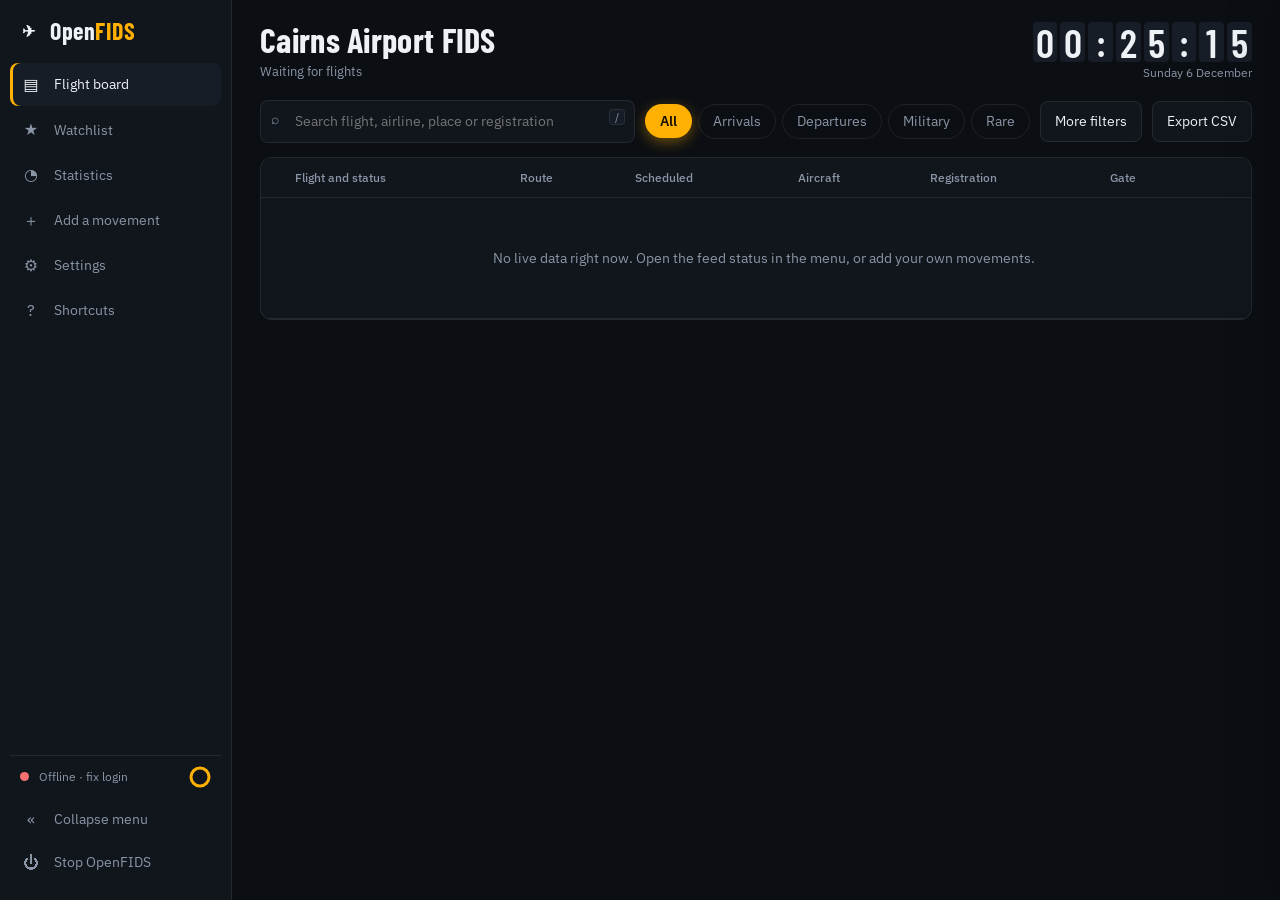
==== commit 2c0c43c9: "Plain status bubble, merge direction with departed/arrived" ====
--- a/app/index.html
+++ b/app/index.html
@@ -195,6 +195,11 @@
 .gb::after{content:'';position:absolute;inset:0;border-radius:inherit;pointer-events:none;background:linear-gradient(180deg,rgba(255,255,255,.3),transparent 55%)}
 .gb.late{--c:var(--warn)}.gb.ok{--c:var(--ok)}
 .gb.flip{animation:flap .55s ease-in-out}
+
+/* ---- v7: normal status bubble ---- */
+.gb{backdrop-filter:none;-webkit-backdrop-filter:none;box-shadow:none;overflow:visible;
+ background:color-mix(in srgb,var(--c) 16%,transparent);border:1px solid color-mix(in srgb,var(--c) 40%,transparent)}
+.gb::after{content:none}
 </style>
 </head>
 <body>
@@ -397,10 +402,11 @@
   const p = plane(f) || { name: `Aircraft ${f.acType || ''}`, desc: 'No details on file. Add it in aircraft.json.' };
   const a = airline(f) || { name: `Operator ${f.airline || ''}`, desc: 'No details on file. Add it in airlines.json.' };
   const arr = f.vector === 'A', k = key(f), st = statusInfo(f), on = S.watch.includes(code(f));
+  const done = !st.b && /^(departed|landed|arrived)\b/i.test(st.t);
   const cls = `${arr ? 'ra' : 'rd'} ${mil(f) ? 'hot' : rare(f) ? 'rare' : ''}`.trim();
   const html = `<td><button class="star${on ? ' on' : ''}" data-star="${esc(code(f))}" title="${on ? 'Unfollow' : 'Follow'} ${esc(code(f))}">★</button></td>
     <td><span class="code tip" data-t="${esc(a.name)}" data-d="${esc(a.desc)}" data-c="${esc(f.airline)}">${esc(code(f))}</span>${mil(f) ? '<span class="tag hot">Military</span>' : rare(f) ? '<span class="tag rare">Rare</span>' : ''}${f.custom ? '<span class="tag">yours</span>' : ''}
-      <div class="ds"><span class="dir ${arr ? 'a' : 'd'}">${arr ? '▼ Arriving' : '▲ Departing'}</span>${st.b ? '' : `<span class="st ${st.c}${changed.has(k) && S.motion ? ' flip' : ''}">${esc(st.t)}</span>`}</div></td>
+      <div class="ds"><span class="dir ${arr ? 'a' : 'd'}">${done ? (arr ? '▼ ' : '▲ ') + esc(st.t) : arr ? '▼ Arriving' : '▲ Departing'}</span>${st.b || done ? '' : `<span class="st ${st.c}${changed.has(k) && S.motion ? ' flip' : ''}">${esc(st.t)}</span>`}</div></td>
     <td><b>${esc(f.portName)}</b><div class="mut">${esc(f.portIATA)} · ${esc(f.terminal || '')}</div></td>
     <td><span class="time">${esc(hm(f.scheduled))}</span> <span class="mut">${esc(day(f.scheduled))}</span>${f.estimated ? `<div class="mut">Est ${esc(hm(f.estimated))}</div>` : ''}</td>
     <td><span class="tip" data-t="${esc(p.name)}" data-d="${esc(p.desc)}" data-c="${esc(f.acType)}">${esc(f.acType || '')}</span></td>
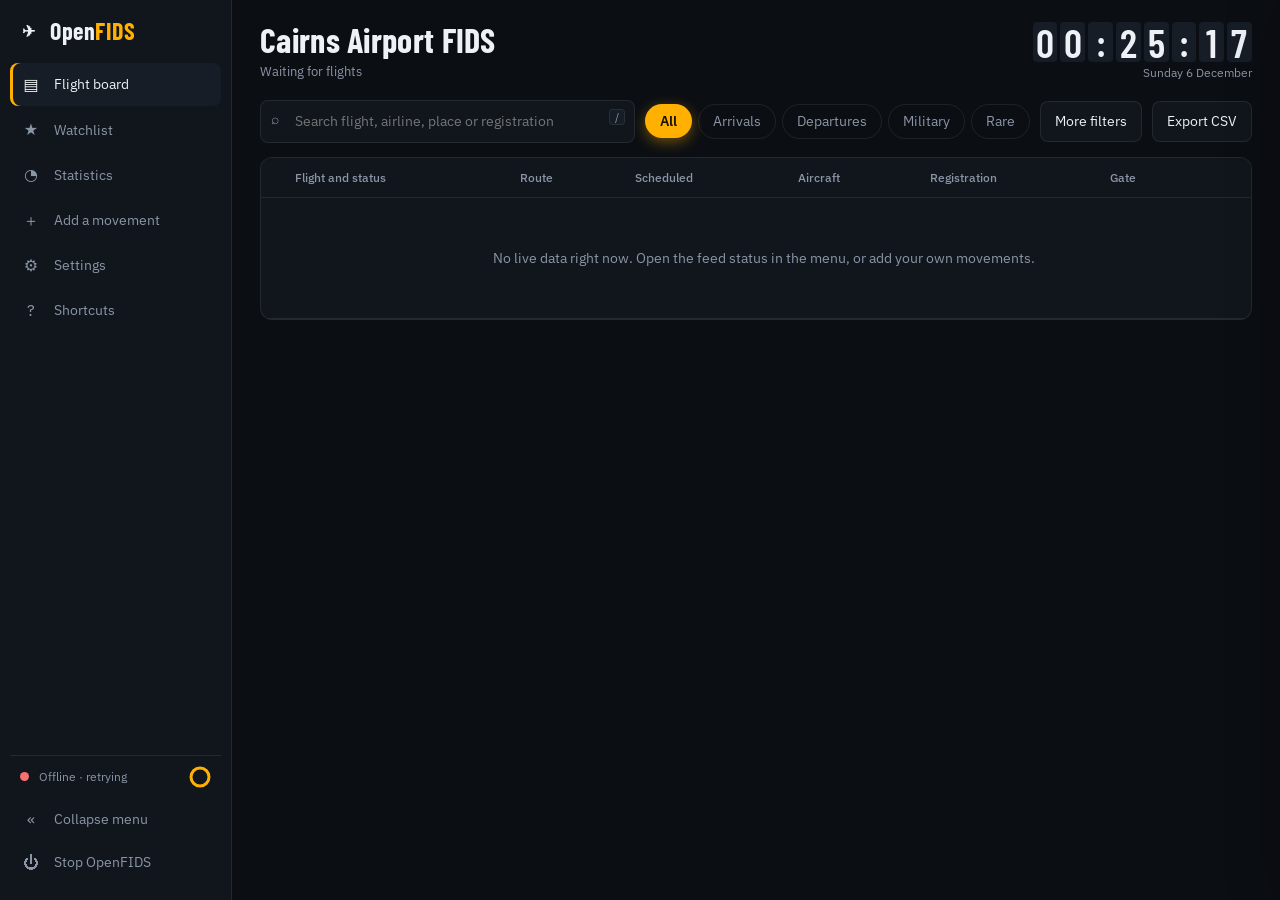
==== commit 1f8258b3: "Integrate NQA v1 flight API with OpenFIDS" ====
--- a/app/index.html
+++ b/app/index.html
@@ -299,11 +299,11 @@
     </div>
 
     <div data-pane="feed" hidden>
-      <h4>Airport feed login</h4>
-      <p class="mut" style="margin-bottom:8px">Only needed if the airport site asks for one. Saved in plain text in your data folder.</p>
-      <div class="f"><input class="in" id="cEmail" placeholder="Email" autocomplete="off"><input class="in" id="cPass" type="password" placeholder="Password" autocomplete="new-password"></div>
-      <div style="display:flex;gap:8px"><button class="btn pri" id="cSave" style="margin:0;flex:1">Save and test</button><button class="btn danger" id="cClear">Clear</button></div>
-      <p class="msg" id="cMsg"></p><p class="msg" id="cNote" style="color:var(--warn)"></p>
+      <h4>North Queensland Airports feed</h4>
+      <p class="mut" style="margin-bottom:8px">The airport flight feed is public. No login or API key needed.</p>
+      <p class="msg"><a href="https://flights.nqa.au/v1/flights" target="_blank" rel="noopener noreferrer">NQA v1 flights API</a></p>
+      <p class="msg" id="feedDetails" aria-live="polite">Connecting…</p>
+      <p class="msg">Choose Cairns, Mackay or both, and optional non-public flights, in your local config.json. See README.</p>
       <p class="msg" id="dataDir" style="word-break:break-all"></p>
     </div>
   </div>
@@ -392,6 +392,7 @@
   const diff = f.estimated && !isNaN(s) && !isNaN(e) ? Math.round((e - s) / 60000) : 0;
   const dur = (m) => m < 60 ? `${m} min` : `${Math.floor(m / 60)} h` + (m % 60 ? ` ${m % 60} min` : '');
   if (lo.includes('cancel')) return { t: 'Cancelled', c: 'bad' };
+  if (/landed|arrived|departed|boarding|gate closed|final call/.test(lo)) return { t: raw, c: 'ok' };
   if (diff >= 5) return { t: `Delayed by ${dur(diff)}`, c: 'late', b: 1 };
   if (lo.includes('delay')) return { t: raw, c: 'late', b: 1 };
   if (diff <= -5) return { t: `Early by ${dur(-diff)}`, c: 'ok', b: 1 };
@@ -451,7 +452,8 @@
   try { const d = await api('/api/flights'); flights = d.flights || []; feed = d.feed || { ok: false }; track(); }
   catch (e) { feed = { ok: false, message: 'OpenFIDS is not responding.' }; }
   $('dot').className = 'dot' + (feed.ok ? ' live' : '');
-  $('feedTxt').textContent = feed.ok ? `Live · ${feed.updated || ''}` : 'Offline · fix login';
+  $('feedDetails').textContent = (feed.message || 'Waiting for data') + (feed.sourceTimestamp ? ' · Source update: ' + new Date(feed.sourceTimestamp).toLocaleString('en-AU') : '') + (feed.count != null ? ' · ' + feed.count + ' flights' : '') + (feed.source ? ' · Source: ' + feed.source : '');
+  $('feedTxt').textContent = feed.ok ? `Live · ${feed.updated || ''}` : (feed.stale ? 'Stale · check feed' : 'Offline · retrying');
   const r = $('ring'); r.classList.remove('go'); void r.getBoundingClientRect(); r.classList.add('go');
   fillFilters(); render(); if (view === 'stats') stats(); changed.clear(); moveBubs();
 }
@@ -490,7 +492,7 @@
 function panel(name) {
   document.querySelectorAll('#panel [data-p]').forEach((s) => s.hidden = s.dataset.p !== name);
   $('panel').classList.toggle('open', !!name); $('veil').classList.toggle('on', !!name);
-  if (name === 'settings') { creds(); buildGrid(); placeTab(); } if (name === 'add') { if (!$('cfWhen').value) { const d = new Date(Date.now() - new Date().getTimezoneOffset() * 6e4); $('cfWhen').value = d.toISOString().slice(0, 16); } customList(); }
+  if (name === 'settings') { buildGrid(); placeTab(); } if (name === 'add') { if (!$('cfWhen').value) { const d = new Date(Date.now() - new Date().getTimezoneOffset() * 6e4); $('cfWhen').value = d.toISOString().slice(0, 16); } customList(); }
 }
 document.querySelectorAll('#nav [data-view]').forEach((b) => b.onclick = () => setView(b.dataset.view));
 document.querySelectorAll('#nav [data-panel]').forEach((b) => b.onclick = () => panel(b.dataset.panel));
@@ -540,21 +542,6 @@
 $('sAudio').onchange = (e) => { S.audio = e.target.checked; save(); if (S.audio) chime(); };
 $('sPoll').onchange = (e) => { S.poll = parseInt(e.target.value, 10); save(); apply(); poll(); };
 
-async function creds() {
-  try { const c = await api('/api/credentials'); $('cEmail').value = c.email || ''; $('cPass').value = ''; $('cPass').placeholder = c.has_password ? 'Password saved (type to replace)' : 'Password';
-    $('cNote').textContent = c.from_env ? 'OPENFIDS_UPSTREAM_* environment variables are set and override this form.' : ''; } catch (e) {}
-}
-async function credReq(method, body) {
-  $('cMsg').textContent = 'Working…';
-  try {
-    const r = await fetch('/api/credentials', { method, headers: { 'Content-Type': 'application/json', 'X-OpenFIDS': '1' }, body: body ? JSON.stringify(body) : undefined });
-    if (!r.ok) throw 0; feed = (await r.json()).feed || feed;
-    $('cMsg').textContent = feed.ok ? 'Connected. The feed is live.' : (feed.message || 'Saved, but the feed is still offline.');
-    await creds(); await load();
-  } catch (e) { $('cMsg').textContent = 'Could not save. Is OpenFIDS still running?'; }
-}
-$('cSave').onclick = () => credReq('POST', { email: $('cEmail').value, password: $('cPass').value });
-$('cClear').onclick = () => credReq('DELETE');
 
 /* ---------- custom movements ---------- */
 async function customList() {
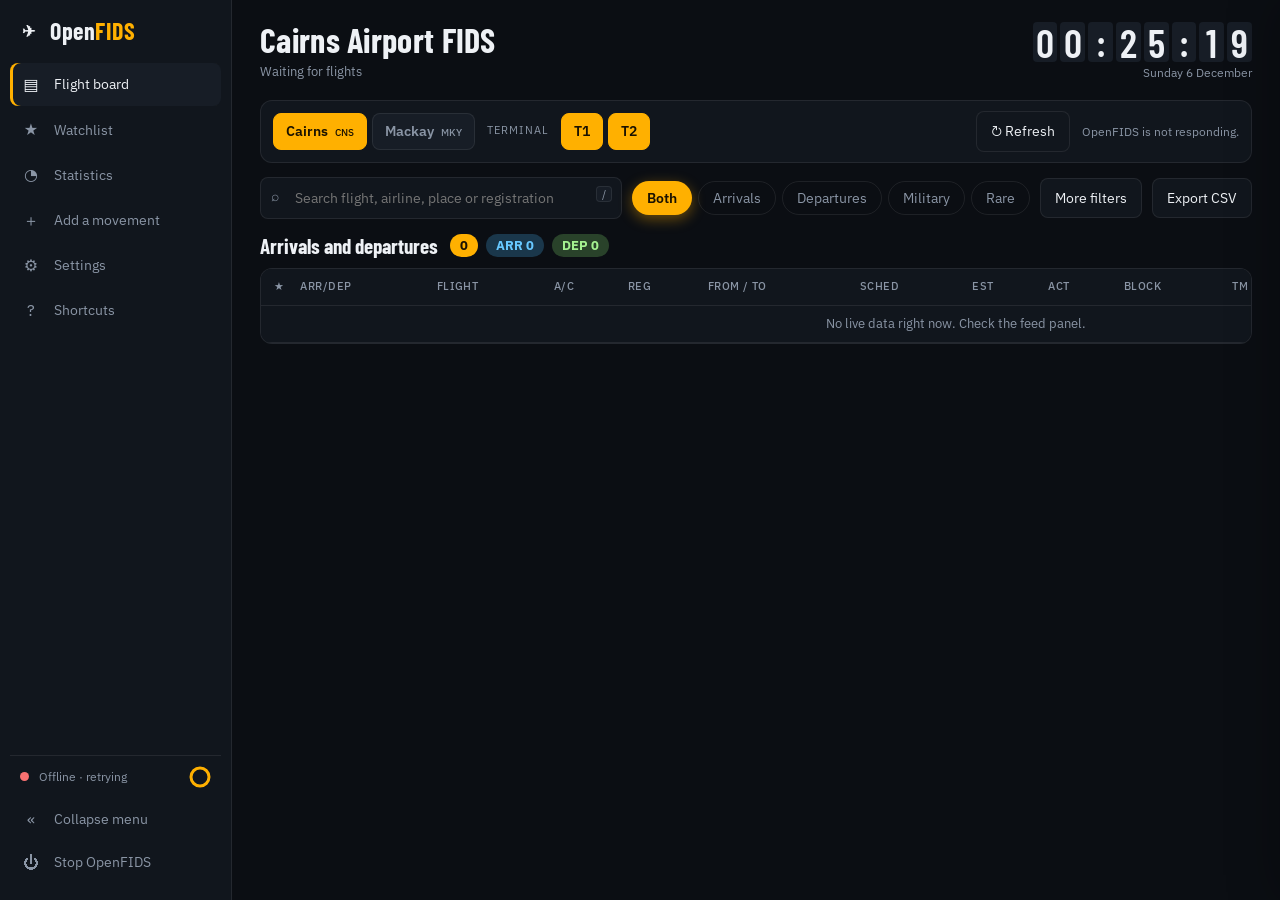
==== commit 40287888: "Add detailed NQA-style flight board, terminal filters and both-airport selection" ====
--- a/app/index.html
+++ b/app/index.html
@@ -200,6 +200,53 @@
 .gb{backdrop-filter:none;-webkit-backdrop-filter:none;box-shadow:none;overflow:visible;
  background:color-mix(in srgb,var(--c) 16%,transparent);border:1px solid color-mix(in srgb,var(--c) 40%,transparent)}
 .gb::after{content:none}
+
+/* Airport-board information density, without sacrificing OpenFIDS themes. */
+body.t-airport{--bg:#0d1015;--panel:#15191f;--card:#1c222a;--accent:#ffd400;--on-accent:#141414;--arr:#62bdff;--dep:#a2de72}
+.airport-controls{display:flex;align-items:center;gap:12px;flex-wrap:wrap;margin:0 0 14px;padding:10px 12px;background:var(--panel);border:1px solid var(--line);border-radius:12px}
+.airport-pick,.terminal-pick{display:flex;align-items:center;gap:5px;flex-wrap:wrap}
+.airport-pick button,.terminal-pick button{border:1px solid var(--line);border-radius:8px;background:var(--card);padding:7px 12px;font-weight:600;color:var(--mute);transition:background .2s,color .2s}
+.airport-pick button[aria-pressed=true],.terminal-pick button[aria-pressed=true]{background:var(--accent);color:var(--on-accent);border-color:var(--accent)}
+.airport-pick small{font-size:10px;margin-left:4px;font-weight:500}
+.airport-controls .terminal-label{font-size:11px;letter-spacing:.1em;text-transform:uppercase;color:var(--mute)}
+.airport-controls .gap{min-width:10px}
+.source-line{font-size:12px;color:var(--mute);text-align:right;max-width:280px}
+.board-summary{display:flex;gap:8px;align-items:center;flex-wrap:wrap;margin:0 0 10px}
+.board-summary strong{font:700 21px var(--board);margin-right:4px}
+.board-num{font:700 13px var(--body);background:var(--accent);color:var(--on-accent);padding:3px 10px;border-radius:18px}
+.board-num.arr{background:color-mix(in srgb,#38aef0 22%,var(--panel));color:#67c8ff}
+.board-num.dep{background:color-mix(in srgb,#78d455 23%,var(--panel));color:#a4f190}
+.board-wrap{position:relative}
+.board-wrap table{min-width:1390px}
+.board-wrap th{padding:10px 8px;text-transform:uppercase;font-size:11px;letter-spacing:.04em}
+.board-wrap td{padding:10px 8px;font-size:13px;line-height:1.22}
+.board-wrap th:first-child,.board-wrap td:first-child{padding-left:13px}
+.board-wrap td:nth-child(3){min-width:126px}
+.board-wrap td:nth-child(6){min-width:126px}
+.board-wrap td:last-child{padding-right:14px}
+.board-wrap .code{font-size:19px;color:var(--accent)}
+.board-wrap .time{font-size:16px}
+.board-wrap .mut{font-size:11px}
+.board-wrap .subflight{font-size:11px;color:var(--mute);white-space:normal;margin-top:4px;max-width:200px}
+.board-wrap .dir-badge{display:inline-block;font-size:11px;font-weight:700;letter-spacing:.02em;padding:4px 7px;border-radius:5px;background:color-mix(in srgb,var(--arr) 20%,transparent);color:var(--arr)}
+.board-wrap .dir-badge.depart{background:color-mix(in srgb,var(--dep) 20%,transparent);color:var(--dep)}
+.board-wrap .loc{font-weight:600;font-size:14px}
+.board-wrap .bay{display:inline-block;background:var(--accent);color:var(--on-accent);padding:3px 7px;border-radius:5px;font:700 14px var(--board)}
+.board-wrap .flight-status{display:inline-block;border-radius:99px;padding:5px 9px;background:var(--card);font-size:12px;font-weight:600;white-space:nowrap}
+.board-wrap .flight-status.ok{background:color-mix(in srgb,var(--ok) 15%,transparent);color:var(--ok)}
+.board-wrap .flight-status.late{background:color-mix(in srgb,var(--warn) 15%,transparent);color:var(--warn)}
+.board-wrap .flight-status.bad{background:color-mix(in srgb,var(--bad) 15%,transparent);color:var(--bad)}
+.board-wrap tr.day-row td{background:var(--card);color:var(--mute);font:600 12px var(--body);letter-spacing:.05em;text-transform:uppercase;padding:8px 12px}
+.board-wrap .tag.kind{color:var(--mute)}
+.board-wrap .clocktime{font:600 15px var(--board);font-variant-numeric:tabular-nums}
+.board-wrap .esttime{color:var(--warn)}
+.board-wrap .star{font-size:15px}
+.board-wrap tr.ra td:first-child,.board-wrap tr.rd td:first-child{border-left:3px solid var(--arr)}
+.board-wrap tr.rd td:first-child{border-left-color:var(--dep)}
+.board-wrap .sort-indicator{font-size:10px;color:var(--mute)}
+body.compact .board-wrap td{padding-top:5px;padding-bottom:5px}
+@media(max-width:1000px){.airport-controls{gap:8px}.board-wrap table{min-width:1320px}.source-line{text-align:left;max-width:none}}
+
 </style>
 </head>
 <body>
@@ -228,11 +275,26 @@
     <div class="clock"><div class="big" id="clock"></div><small id="date"></small></div>
   </div>
 
+  <div class="airport-controls" aria-label="Airport and terminal selection">
+    <div class="airport-pick" id="airportPick" role="group" aria-label="Airport">
+      <button type="button" data-airport="CNS" aria-pressed="true">Cairns <small>CNS</small></button>
+      <button type="button" data-airport="MKY" aria-pressed="false">Mackay <small>MKY</small></button>
+    </div>
+    <span class="terminal-label">Terminal</span>
+    <div class="terminal-pick" id="terminalPick" role="group" aria-label="Terminals">
+      <button type="button" data-terminal="T1" aria-pressed="true">T1</button>
+      <button type="button" data-terminal="T2" aria-pressed="true">T2</button>
+    </div>
+    <div class="gap"></div>
+    <button class="btn" id="refreshNow" type="button" title="Fetch updated flight data">↻ Refresh</button>
+    <span class="source-line" id="sourceAsOf" aria-live="polite">Waiting for source update</span>
+  </div>
+
   <section id="v-board">
     <div class="bar">
       <div class="search"><span>⌕</span><input id="q" placeholder="Search flight, airline, place or registration" autocomplete="off"><kbd>/</kbd></div>
       <div class="chips" id="chips"><span class="bub" id="bub"></span>
-        <button class="chip on" data-f="all">All</button><button class="chip" data-f="A">Arrivals</button><button class="chip" data-f="D">Departures</button><button class="chip" data-f="military">Military</button><button class="chip" data-f="rare">Rare</button>
+        <button class="chip on" data-f="all">Both</button><button class="chip" data-f="A">Arrivals</button><button class="chip" data-f="D">Departures</button><button class="chip" data-f="military">Military</button><button class="chip" data-f="rare">Rare</button>
       </div>
       <button class="btn" id="mf">More filters <span class="count" id="mfN"></span></button><button class="btn" id="csv">Export CSV</button>
     </div>
@@ -243,8 +305,14 @@
       <select class="in" id="fxWin"><option value="">Any time</option><option value="120">Next 2 hours</option><option value="360">Next 6 hours</option><option value="today">Today only</option></select>
       <button class="btn" id="fxClear">Clear all filters</button>
     </div></div>
-    <div class="wrap"><table>
-      <thead><tr><th></th><th>Flight and status</th><th>Route</th><th>Scheduled</th><th>Aircraft</th><th>Registration</th><th>Gate</th><th></th></tr></thead>
+    <div class="board-summary" id="boardSummary" aria-live="polite">
+      <strong id="boardCaption">Arrivals and departures</strong>
+      <span class="board-num" id="totalCount">0</span>
+      <span class="board-num arr" id="arrCount">ARR 0</span>
+      <span class="board-num dep" id="depCount">DEP 0</span>
+    </div>
+    <div class="wrap board-wrap" role="region" aria-label="Live flight information" tabindex="0"><table>
+      <thead><tr><th title="Watchlist">★</th><th>Arr/Dep</th><th>Flight</th><th>A/C</th><th>Reg</th><th>From / To</th><th>Sched</th><th>Est</th><th>Act</th><th>Block</th><th>TM</th><th>Bay</th><th>Gate</th><th>Car</th><th>Status</th></tr></thead>
       <tbody id="rows"></tbody>
     </table></div>
   </section>
@@ -264,7 +332,7 @@
     <h4>Flight</h4>
     <div class="f f2"><input class="in" id="cfAirline" placeholder="Airline (VIP)"><input class="in" id="cfNumber" placeholder="Flight number"><input class="in" id="cfAcType" placeholder="Aircraft type (GLF6)"><input class="in" id="cfRego" placeholder="Registration"></div>
     <h4>Route and time</h4>
-    <div class="f f2"><input class="in" id="cfPort" placeholder="Place (Sydney)"><input class="in" id="cfIata" placeholder="Code (SYD)"><select class="in" id="cfVector"><option value="A">Arrival</option><option value="D">Departure</option></select><input class="in" id="cfWhen" type="datetime-local"></div>
+    <div class="f f2"><select class="in" id="cfAirport"><option value="CNS">Cairns (CNS)</option><option value="MKY">Mackay (MKY)</option></select><input class="in" id="cfPort" placeholder="Place (Sydney)"><input class="in" id="cfIata" placeholder="Code (SYD)"><select class="in" id="cfVector"><option value="A">Arrival</option><option value="D">Departure</option></select><input class="in" id="cfWhen" type="datetime-local"></div>
     <div class="f f2"><input class="in" id="cfGate" placeholder="Gate or bay"><input class="in" id="cfStatus" placeholder="Status (Landed)"></div>
     <button class="btn pri" id="cfAdd">Add to board</button>
     <h4>Your movements</h4><div id="cfList"></div>
@@ -276,7 +344,7 @@
 
     <div data-pane="look">
       <h4>Theme</h4>
-      <div class="themes" id="themes"><button data-t="default" style="--sw:#ffb000">Amber</button><button data-t="runway" style="--sw:#5dff9a">Runway</button><button data-t="blue" style="--sw:#7cb4ff">Blue hour</button><button data-t="violet" style="--sw:#a78bfa">Violet</button><button data-t="sunset" style="--sw:#ff7a59">Sunset</button><button data-t="mint" style="--sw:#5eead4">Mint</button><button data-t="mono" style="--sw:#e5e5e5">Mono</button><button data-t="contrast" style="--sw:#ffff00">Contrast</button><button data-t="day" style="--sw:#b36b00">Daylight</button><button data-t="sky" style="--sw:#0b6bcb">Sky</button></div>
+      <div class="themes" id="themes"><button data-t="airport" style="--sw:#ffd400">Airport board</button><button data-t="default" style="--sw:#ffb000">Amber</button><button data-t="runway" style="--sw:#5dff9a">Runway</button><button data-t="blue" style="--sw:#7cb4ff">Blue hour</button><button data-t="violet" style="--sw:#a78bfa">Violet</button><button data-t="sunset" style="--sw:#ff7a59">Sunset</button><button data-t="mint" style="--sw:#5eead4">Mint</button><button data-t="mono" style="--sw:#e5e5e5">Mono</button><button data-t="contrast" style="--sw:#ffff00">Contrast</button><button data-t="day" style="--sw:#b36b00">Daylight</button><button data-t="sky" style="--sw:#0b6bcb">Sky</button></div>
       <p class="msg">Picking a theme resets any custom colours.</p>
       <div class="cprow"><div>Accent colour<small>Highlights, buttons and the arrivals pattern</small></div><input type="color" id="cAccent"></div>
       <details class="mt"><summary>Customise every colour</summary><div id="cGrid"></div></details>
@@ -325,9 +393,14 @@
 const esc = (s) => String(s ?? '').replace(/[&<>"']/g, (c) => ({'&':'&amp;','<':'&lt;','>':'&gt;','"':'&quot;',"'":'&#39;'}[c]));
 const api = async (u, o) => { const r = await fetch(u, o); if (!r.ok) throw new Error(r.status); return r.json(); };
 const LS = 'openfids.v2';
-let S = { theme: 'default', compact: false, motion: true, audio: false, poll: 30000, min: false, watch: [], smooth: true, dircolor: true, h24: true, zebra: false, remember: true, size: 'm', f: 'all', fx: {}, glass: false, colors: {} };
+let S = { theme: 'default', compact: false, motion: true, audio: false, poll: 30000, min: false, watch: [], smooth: true, dircolor: true, h24: true, zebra: false, remember: true, size: 'm', f: 'all', fx: {}, glass: false, colors: {}, airport: 'CNS', terminals: ['T1', 'T2'] };
 let fx = { al: '', ac: '', st: '', win: '' }, animNext = false;
-try { Object.assign(S, JSON.parse(localStorage.getItem(LS) || '{}')); } catch (e) {}
+let hasSavedAirport = false;
+try { const saved = JSON.parse(localStorage.getItem(LS) || '{}'); hasSavedAirport = !!saved.airport; Object.assign(S, saved); } catch (e) {}
+if (!['CNS','MKY'].includes(S.airport)) S.airport = 'CNS';
+if (!Array.isArray(S.terminals)) S.terminals = ['T1', 'T2'];
+S.terminals = S.terminals.filter((v) => ['T1', 'T2'].includes(v));
+if (!S.terminals.length) S.terminals = ['T1', 'T2'];
 const save = () => { try { localStorage.setItem(LS, JSON.stringify(S)); } catch (e) {} };
 let flights = [], ac = {}, al = {}, feed = { ok: false }, view = 'board', filter = 'all', timer, actx;
 const last = new Map(), changed = new Set(); let first = true;
@@ -367,6 +440,57 @@
   setTimeout(() => t.classList.add('out'), 5000); setTimeout(() => t.remove(), 5600);
 }
 
+
+/* Airport scopes and timetable fields used by the detailed board. */
+function airportScope() {
+  return flights.filter((f) => (f.airport || 'CNS').toUpperCase() === S.airport &&
+    (!f.terminal || !['T1','T2'].includes(f.terminal) || S.terminals.includes(f.terminal)));
+}
+function updateScopeUI() {
+  document.querySelectorAll('#airportPick [data-airport]').forEach((b) => b.setAttribute('aria-pressed', String(b.dataset.airport === S.airport)));
+  document.querySelectorAll('#terminalPick [data-terminal]').forEach((b) => b.setAttribute('aria-pressed', String(S.terminals.includes(b.dataset.terminal))));
+  const scoped = airportScope();
+  const arr = scoped.filter((f) => f.vector === 'A').length;
+  const dep = scoped.filter((f) => f.vector === 'D').length;
+  $('totalCount').textContent = String(scoped.length);
+  $('arrCount').textContent = 'ARR ' + arr;
+  $('depCount').textContent = 'DEP ' + dep;
+  $('boardCaption').textContent = filter === 'A' ? 'Arrivals' : filter === 'D' ? 'Departures' :
+    filter === 'military' ? 'Military movements' : filter === 'rare' ? 'Rare aircraft' : 'Arrivals and departures';
+}
+function asOf() {
+  if (feed.sourceTimestamp) {
+    const stamp = new Date(feed.sourceTimestamp);
+    const fmt = Number.isNaN(+stamp) ? String(feed.sourceTimestamp) :
+      stamp.toLocaleString('en-AU', {timeZone:'Australia/Brisbane',day:'numeric',month:'short',hour:'2-digit',minute:'2-digit',hour12:false});
+    $('sourceAsOf').textContent = (feed.stale || !feed.ok ? 'Stale / offline · ' : 'Data as of ') + fmt + ' AEST';
+  } else {
+    $('sourceAsOf').textContent = feed.message || 'Waiting for source data';
+  }
+}
+const fmtTime = (iso) => iso ? (S.h24 ? hm(iso).replace(':','') : hm(iso)) : '';
+const dayKey = (f) => String(f.scheduled || '').slice(0, 10) || 'unknown';
+function localDayLabel(iso) {
+  const d = new Date(iso);
+  return Number.isNaN(+d) ? 'Unknown date' : d.toLocaleDateString('en-AU',
+    {timeZone:'Australia/Brisbane',weekday:'long',day:'numeric',month:'long',year:'numeric'});
+}
+const bestTime = (f) => Date.parse(f.actual || f.estimated || f.scheduled) || 0;
+function sortFlights(rows) {
+  return rows.slice().sort((a,b) => dayKey(a).localeCompare(dayKey(b)) ||
+    bestTime(a) - bestTime(b) || String(a.flightNumber||'').localeCompare(String(b.flightNumber||'')));
+}
+function flightKind(f) {
+  const k = String(f.flightType || '').toUpperCase();
+  if (k === 'F') return 'Freight';
+  if (k === 'C') return 'Charter';
+  return '';
+}
+function gateLabel(f) {
+  const g = String(f.gate || '');
+  return /^D\d+$/i.test(g) ? g.slice(1) : g;
+}
+
 /* ---------- board ---------- */
 function statusOf(f) {
   const s = (f.statusMsgPublic || '').toLowerCase();
@@ -374,7 +498,7 @@
 }
 function visible() {
   const terms = $('q').value.toLowerCase().split(/\s+/).filter(Boolean), now = new Date();
-  return flights.filter((f) => {
+  return airportScope().filter((f) => {
     if (view === 'watch' && !S.watch.includes(code(f))) return false;
     if ((filter === 'A' || filter === 'D') && f.vector !== filter) return false;
     if (filter === 'military' && !mil(f)) return false;
@@ -383,67 +507,104 @@
     if (fx.ac && (f.acType || '') !== fx.ac) return false;
     if (fx.st && statusOf(f) !== fx.st) return false;
     if (fx.win) { const t = new Date(f.scheduled); if (isNaN(t)) return false; if (fx.win === 'today' ? t.toDateString() !== now.toDateString() : (t < now - 9e5 || t > +now + fx.win * 6e4)) return false; }
-    const hay = `${code(f)} ${f.portName} ${f.portIATA} ${f.acType} ${f.acRego} ${(plane(f) || {}).name || ''} ${(airline(f) || {}).name || ''}`.toLowerCase();
+    const hay = `${code(f)} ${(f.codeShares || []).join(" ")} ${f.portName} ${f.portIATA} ${f.acType} ${f.acRego} ${f.gate} ${f.stand} ${f.carousel} ${(plane(f) || {}).name || ''} ${(airline(f) || {}).name || ''}`.toLowerCase();
     return terms.every((t) => hay.includes(t));
   });
 }
 function statusInfo(f) {
-  const raw = (f.statusMsgPublic || '').trim(), lo = raw.toLowerCase(), s = new Date(f.scheduled), e = new Date(f.estimated);
-  const diff = f.estimated && !isNaN(s) && !isNaN(e) ? Math.round((e - s) / 60000) : 0;
-  const dur = (m) => m < 60 ? `${m} min` : `${Math.floor(m / 60)} h` + (m % 60 ? ` ${m % 60} min` : '');
-  if (lo.includes('cancel')) return { t: 'Cancelled', c: 'bad' };
-  if (/landed|arrived|departed|boarding|gate closed|final call/.test(lo)) return { t: raw, c: 'ok' };
-  if (diff >= 5) return { t: `Delayed by ${dur(diff)}`, c: 'late', b: 1 };
-  if (lo.includes('delay')) return { t: raw, c: 'late', b: 1 };
-  if (diff <= -5) return { t: `Early by ${dur(-diff)}`, c: 'ok', b: 1 };
-  if (!raw) return { t: 'Scheduled', c: '' };
-  return { t: /on time/.test(lo) ? 'On time' : raw, c: /on time|board|land|arriv|depart|gate/.test(lo) ? 'ok' : '' };
+  const raw = String(f.statusMsgPublic || '').trim();
+  const lo = raw.toLowerCase();
+  const scheduled = Date.parse(f.scheduled), estimated = Date.parse(f.estimated);
+  const offset = f.estimated && Number.isFinite(scheduled) && Number.isFinite(estimated) ?
+    Math.round((estimated - scheduled)/60000) : 0;
+  if (/cancel/.test(lo)) return {t: raw || 'Cancelled',c:'bad'};
+  if (/delay/.test(lo)) return {t:raw || 'Delayed',c:'late'};
+  if (/on block|off block|land|arriv|depart|board|flight closed|gate closed|final call/.test(lo))
+    return {t:raw,c:'ok'};
+  if (/estimated|early|on time/.test(lo)) return {t:raw,c:/early|on time/.test(lo)?'ok':offset>=5?'late':''};
+  if (offset >= 5) return {t:raw || 'Delayed by '+offset+' min',c:'late'};
+  if (offset <= -5) return {t:raw || 'Early by '+(-offset)+' min',c:'ok'};
+  return {t:raw || 'Scheduled',c:''};
 }
 function rowParts(f) {
-  const p = plane(f) || { name: `Aircraft ${f.acType || ''}`, desc: 'No details on file. Add it in aircraft.json.' };
-  const a = airline(f) || { name: `Operator ${f.airline || ''}`, desc: 'No details on file. Add it in airlines.json.' };
+  const p = plane(f) || {name:'Aircraft '+(f.acType||''),desc:'No aircraft details on file.'};
+  const a = airline(f) || {name:'Operator '+(f.airline||''),desc:'No airline details on file.'};
   const arr = f.vector === 'A', k = key(f), st = statusInfo(f), on = S.watch.includes(code(f));
-  const done = !st.b && /^(departed|landed|arrived)\b/i.test(st.t);
-  const cls = `${arr ? 'ra' : 'rd'} ${mil(f) ? 'hot' : rare(f) ? 'rare' : ''}`.trim();
-  const html = `<td><button class="star${on ? ' on' : ''}" data-star="${esc(code(f))}" title="${on ? 'Unfollow' : 'Follow'} ${esc(code(f))}">★</button></td>
-    <td><span class="code tip" data-t="${esc(a.name)}" data-d="${esc(a.desc)}" data-c="${esc(f.airline)}">${esc(code(f))}</span>${mil(f) ? '<span class="tag hot">Military</span>' : rare(f) ? '<span class="tag rare">Rare</span>' : ''}${f.custom ? '<span class="tag">yours</span>' : ''}
-      <div class="ds"><span class="dir ${arr ? 'a' : 'd'}">${done ? (arr ? '▼ ' : '▲ ') + esc(st.t) : arr ? '▼ Arriving' : '▲ Departing'}</span>${st.b || done ? '' : `<span class="st ${st.c}${changed.has(k) && S.motion ? ' flip' : ''}">${esc(st.t)}</span>`}</div></td>
-    <td><b>${esc(f.portName)}</b><div class="mut">${esc(f.portIATA)} · ${esc(f.terminal || '')}</div></td>
-    <td><span class="time">${esc(hm(f.scheduled))}</span> <span class="mut">${esc(day(f.scheduled))}</span>${f.estimated ? `<div class="mut">Est ${esc(hm(f.estimated))}</div>` : ''}</td>
-    <td><span class="tip" data-t="${esc(p.name)}" data-d="${esc(p.desc)}" data-c="${esc(f.acType)}">${esc(f.acType || '')}</span></td>
-    <td>${esc(f.acRego || '')}</td><td>${esc(f.gate || '')}</td>
-    <td class="sb">${st.b ? `<span class="gb ${st.c}${changed.has(k) && S.motion ? ' flip' : ''}">${esc(st.t)}</span>` : ''}</td>`;
-  return { k, cls, html };
-}
-/* Silent refresh: rows are matched by key, so only changed rows update and single rows fade in or out. */
+  const kind = flightKind(f);
+  const blockTime = arr ? f.onBlock : f.offBlock;
+  const shares = Array.isArray(f.codeShares) ? f.codeShares.filter((s)=>typeof s==='string').join(' · ') : '';
+  const cls = (arr ? 'ra' : 'rd') + (mil(f) ? ' hot' : rare(f) ? ' rare' : '');
+  const cell = (v,extra='') => '<td class="'+extra+'">'+(v || '')+'</td>';
+  const html =
+    cell('<button class="star'+(on?' on':'')+'" data-star="'+esc(code(f))+'" aria-label="'+(on?'Unfollow ':'Follow ')+esc(code(f))+'" title="Watch this flight">★</button>') +
+    cell('<span class="dir-badge'+(arr?'':' depart')+'">'+(arr?'ARR':'DEP')+'</span>') +
+    cell('<span class="code tip" data-t="'+esc(a.name)+'" data-d="'+esc(a.desc)+'" data-c="'+esc(f.airline)+'">'+esc(code(f))+'</span>'+
+      (kind?'<span class="tag kind">'+esc(kind)+'</span>':'')+
+      (mil(f)?'<span class="tag hot">Military</span>':'')+(rare(f)?'<span class="tag rare">Rare</span>':'')+
+      (f.custom?'<span class="tag">Yours</span>':'')+
+      (shares?'<div class="subflight" title="Codeshare flights">'+esc(shares)+'</div>':'')) +
+    cell('<span class="tip" data-t="'+esc(p.name)+'" data-d="'+esc(p.desc)+'" data-c="'+esc(f.acType)+'">'+esc(f.acType||'')+'</span>') +
+    cell(esc(f.acRego||'')) +
+    cell('<span class="loc">'+esc(f.portName||f.portIATA||'—')+'</span><div class="mut">'+(arr?'from ':'to ')+esc(f.portIATA||'')+'</div>') +
+    cell('<span class="clocktime">'+esc(fmtTime(f.scheduled))+'</span>') +
+    cell('<span class="clocktime esttime">'+esc(fmtTime(f.estimated))+'</span>') +
+    cell('<span class="clocktime">'+esc(fmtTime(f.actual))+'</span>') +
+    cell('<span class="clocktime">'+esc(fmtTime(blockTime))+'</span>') +
+    cell(esc(f.terminal||'')) +
+    cell(f.stand?'<span class="bay">'+esc(f.stand)+'</span>':'') +
+    cell(f.gate?'<span class="bay" title="'+esc(f.gate)+'">'+esc(gateLabel(f))+'</span>':'') +
+    cell(esc(f.carousel||'')) +
+    cell('<span class="flight-status '+esc(st.c)+'">'+esc(st.t)+'</span>','sb');
+  return {k,cls,html};
+}
+/* Incremental DOM updates keep focus and avoid rebuilding the board on every refresh. */
 function render() {
-  const list = visible(), tb = $('rows'), swap = animNext; animNext = false;
-  if (swap) { tb.textContent = ''; tb.classList.remove('swap'); void tb.offsetWidth; tb.classList.add('swap'); }
+  const list = sortFlights(visible()), tb = $('rows'), swap = animNext;
+  animNext = false;
+  updateScopeUI();
+  if (swap) {tb.textContent='';tb.classList.remove('swap');void tb.offsetWidth;tb.classList.add('swap');}
   if (!list.length) {
-    const msg = view === 'watch' ? 'No starred flights on the board. Click ★ next to a flight to follow it.' : (!feed.ok && !flights.length ? 'No live data right now. Open the feed status in the menu, or add your own movements.' : 'No flights match.');
-    tb.innerHTML = `<tr class="emp"><td colspan="8" class="empty">${esc(msg)}</td></tr>`; return;
+    const msg=view==='watch'?'No watched flights match this airport or terminal.':
+      (!feed.ok && !flights.length?'No live data right now. Check the feed panel.':'No flights match the selected filters.');
+    tb.innerHTML='<tr class="emp"><td colspan="15" class="empty">'+esc(msg)+'</td></tr>';
+    return;
   }
-  const emp = tb.querySelector('.emp'); if (emp) emp.remove();
-  const rows = new Map([...tb.children].filter((r) => r.dataset.k).map((r) => [r.dataset.k, r]));
-  const seen = new Set(); let prev = null;
-  list.forEach((f, ix) => {
-    const { k, cls, html } = rowParts(f); let tr = rows.get(k);
-    if (!tr) { tr = document.createElement('tr'); tr.dataset.k = k; tr.className = cls + (swap ? '' : ' rin'); tr.style.setProperty('--i', Math.min(ix, 10)); tr.innerHTML = html; tr._sig = cls + html; }
-    else { tr.classList.remove('rout'); if (tr._sig !== cls + html) { tr.className = cls + (changed.has(k) ? ' flash' : ''); tr.innerHTML = html; tr._sig = cls + html; } }
+  const emp=tb.querySelector('.emp'); if(emp)emp.remove();
+  const rows=new Map([...tb.children].filter((r)=>r.dataset.k).map((r)=>[r.dataset.k,r]));
+  const entries=[],seen=new Set();
+  let currentDay=null;
+  for(const f of list) {
+    const dk=dayKey(f);
+    if(dk!==currentDay) {
+      currentDay=dk;
+      entries.push({k:'day-'+dk,cls:'day-row',html:'<td colspan="15">'+esc(localDayLabel(f.scheduled))+'</td>'});
+    }
+    entries.push(rowParts(f));
+  }
+  let prev=null;
+  entries.forEach(({k,cls,html},ix)=>{
+    let tr=rows.get(k);
+    if(!tr) {
+      tr=document.createElement('tr');tr.dataset.k=k;tr.className=cls+(swap?'':' rin');
+      tr.style.setProperty('--i',Math.min(ix,10));tr.innerHTML=html;tr._sig=cls+html;
+    } else {
+      tr.classList.remove('rout');
+      if(tr._sig!==cls+html) {tr.className=cls+(changed.has(k)?' flash':'');tr.innerHTML=html;tr._sig=cls+html;}
+    }
     seen.add(k);
-    const want = prev ? prev.nextElementSibling : tb.firstElementChild;
-    if (tr !== want) tb.insertBefore(tr, want);
-    prev = tr;
+    const want=prev?prev.nextElementSibling:tb.firstElementChild;
+    if(tr!==want)tb.insertBefore(tr,want);
+    prev=tr;
   });
-  rows.forEach((tr, k) => { if (!seen.has(k)) { tr.classList.add('rout'); setTimeout(() => { if (tr.classList.contains('rout')) tr.remove(); }, 320); } });
+  rows.forEach((tr,k)=>{if(!seen.has(k)){tr.classList.add('rout');setTimeout(()=>{if(tr.classList.contains('rout'))tr.remove();},320);}});
 }
 
 function track() {
   flights.forEach((f) => {
-    const k = key(f), st = (f.statusMsgPublic || '').trim();
+    const k = key(f), st = JSON.stringify([f.statusMsgPublic,f.estimated,f.actual,f.onBlock,f.offBlock,f.gate,f.stand,f.carousel]);
     if (!first && last.has(k) && last.get(k) !== st) {
       changed.add(k);
-      if (S.watch.includes(code(f))) { toast(`${code(f)} to ${f.portName}: ${st || 'updated'}`); chime(); }
+      if (S.watch.includes(code(f))) { toast(`${code(f)} to ${f.portName}: flight information updated`); chime(); }
     }
     last.set(k, st);
   }); first = false;
@@ -455,18 +616,18 @@
   $('feedDetails').textContent = (feed.message || 'Waiting for data') + (feed.sourceTimestamp ? ' · Source update: ' + new Date(feed.sourceTimestamp).toLocaleString('en-AU') : '') + (feed.count != null ? ' · ' + feed.count + ' flights' : '') + (feed.source ? ' · Source: ' + feed.source : '');
   $('feedTxt').textContent = feed.ok ? `Live · ${feed.updated || ''}` : (feed.stale ? 'Stale · check feed' : 'Offline · retrying');
   const r = $('ring'); r.classList.remove('go'); void r.getBoundingClientRect(); r.classList.add('go');
-  fillFilters(); render(); if (view === 'stats') stats(); changed.clear(); moveBubs();
+  asOf(); fillFilters(); render(); if (view === 'stats') stats(); changed.clear(); moveBubs();
 }
 
 /* ---------- stats ---------- */
-function top(fn, n = 6) { const m = {}; flights.forEach((f) => { const k = fn(f); if (k) m[k] = (m[k] || 0) + 1; }); return Object.entries(m).sort((a, b) => b[1] - a[1]).slice(0, n); }
+function top(fn, n = 6) { const m = {}; airportScope().forEach((f) => { const k = fn(f); if (k) m[k] = (m[k] || 0) + 1; }); return Object.entries(m).sort((a, b) => b[1] - a[1]).slice(0, n); }
 function bars(el, rows) {
   const sig = JSON.stringify(rows); if (el.dataset.sig === sig) return; el.dataset.sig = sig;
   const max = Math.max(1, ...rows.map((r) => r[1]));
   el.innerHTML = rows.length ? rows.map(([l, n]) => `<div class="row"><span>${esc(l)}</span><div><i style="--w:${Math.round(n / max * 100)}%"></i></div><b>${n}</b></div>`).join('') : '<div class="mut">No data yet.</div>';
 }
 function stats() {
-  const n = [['Movements', flights.length], ['Arrivals', flights.filter((f) => f.vector === 'A').length], ['Departures', flights.filter((f) => f.vector === 'D').length], ['Rare', flights.filter(rare).length], ['Military', flights.filter(mil).length]];
+  const scoped = airportScope(); const n = [['Movements', scoped.length], ['Arrivals', scoped.filter((f) => f.vector === 'A').length], ['Departures', scoped.filter((f) => f.vector === 'D').length], ['Rare', scoped.filter(rare).length], ['Military', scoped.filter(mil).length]];
   if (document.querySelectorAll('#cards .n').length !== n.length) $('cards').innerHTML = n.map(([l]) => `<div class="card"><div class="n"></div><small>${l}</small></div>`).join('');
   document.querySelectorAll('#cards .n').forEach((el, i) => flap(el, n[i][1]));
   bars($('bAir'), top((f) => (airline(f) || {}).name || f.airline));
@@ -478,9 +639,9 @@
 function tick() {
   const d = new Date(); flap($('clock'), d.toLocaleTimeString('en-GB', { hour12: !S.h24 }));
   $('date').textContent = d.toLocaleDateString('en-AU', { weekday: 'long', day: 'numeric', month: 'long' });
-  const nx = flights.filter((f) => f.vector === 'A' && new Date(f.scheduled) > d).sort((a, b) => new Date(a.scheduled) - new Date(b.scheduled))[0];
+  const nx = airportScope().filter((f) => f.vector === 'A' && new Date(f.scheduled) > d).sort((a, b) => new Date(a.scheduled) - new Date(b.scheduled))[0];
   if (nx) { const m = Math.round((new Date(nx.scheduled) - d) / 60000); $('next').textContent = `Next arrival: ${code(nx)} from ${nx.portName} in ${m < 60 ? m + ' min' : Math.floor(m / 60) + ' h ' + (m % 60) + ' min'}`; }
-  else $('next').textContent = flights.length ? `${flights.length} movements on the board` : 'Waiting for flights';
+  else $('next').textContent = airportScope().length ? `${airportScope().length} movements at ${S.airport}` : 'Waiting for flights';
 }
 
 /* ---------- navigation and panels ---------- */
@@ -492,7 +653,7 @@
 function panel(name) {
   document.querySelectorAll('#panel [data-p]').forEach((s) => s.hidden = s.dataset.p !== name);
   $('panel').classList.toggle('open', !!name); $('veil').classList.toggle('on', !!name);
-  if (name === 'settings') { buildGrid(); placeTab(); } if (name === 'add') { if (!$('cfWhen').value) { const d = new Date(Date.now() - new Date().getTimezoneOffset() * 6e4); $('cfWhen').value = d.toISOString().slice(0, 16); } customList(); }
+  if (name === 'settings') { buildGrid(); placeTab(); } if (name === 'add') { $('cfAirport').value = S.airport; if (!$('cfWhen').value) { const d = new Date(Date.now() - new Date().getTimezoneOffset() * 6e4); $('cfWhen').value = d.toISOString().slice(0, 16); } customList(); }
 }
 document.querySelectorAll('#nav [data-view]').forEach((b) => b.onclick = () => setView(b.dataset.view));
 document.querySelectorAll('#nav [data-panel]').forEach((b) => b.onclick = () => panel(b.dataset.panel));
@@ -500,6 +661,25 @@
 $('veil').onclick = () => panel('');
 $('feed').onclick = () => panel('settings');
 $('collapse').onclick = () => { S.min = !S.min; save(); apply(); };
+$('airportPick').onclick = (event) => {
+  const airport=event.target.closest('[data-airport]')?.dataset.airport;
+  if(!['CNS','MKY'].includes(airport))return;
+  S.airport=airport;save();animNext=true;
+  updateScopeUI();fillFilters();render();tick();if(view==='stats')stats();
+};
+$('terminalPick').onclick = (event) => {
+  const terminal=event.target.closest('[data-terminal]')?.dataset.terminal;
+  if(!['T1','T2'].includes(terminal))return;
+  const next=S.terminals.includes(terminal)?S.terminals.filter((t)=>t!==terminal):[...S.terminals,terminal];
+  if(!next.length){toast('Choose at least one terminal.');return;}
+  S.terminals=next;save();animNext=true;
+  updateScopeUI();fillFilters();render();tick();if(view==='stats')stats();
+};
+$('refreshNow').onclick = async () => {
+  $('refreshNow').disabled=true;
+  try {await load();} finally {$('refreshNow').disabled=false;}
+};
+
 $('chips').onclick = (e) => { if (!e.target.dataset.f) return; filter = e.target.dataset.f; document.querySelectorAll('#chips .chip').forEach((c) => c.classList.toggle('on', c === e.target)); animNext = true; moveBubs(); keep(); render(); };
 $('q').oninput = () => { animNext = false; render(); };
 $('rows').onclick = (e) => {
@@ -508,8 +688,8 @@
 };
 $('csv').onclick = () => {
   if (!flights.length) return toast('Nothing to export yet.');
-  const h = ['id','vector','airline','flightNumber','portIATA','portName','terminal','scheduled','estimated','statusMsgPublic','gate','stand','acType','acRego'];
-  const csv = [h.join(',')].concat(flights.map((f) => h.map((k) => `"${String(f[k] ?? '').replace(/"/g, '""')}"`).join(','))).join('\r\n');
+  const h = ['id','airport','vector','airline','flightNumber','portIATA','portName','terminal','scheduled','estimated','actual','onBlock','offBlock','statusMsgPublic','gate','stand','carousel','acType','acRego','codeShares','flightType'];
+  const csv = [h.join(',')].concat(visible().map((f) => h.map((k) => `"${String(Array.isArray(f[k]) ? f[k].join(" ") : (f[k] ?? '')).replace(/"/g, '""')}"`).join(','))).join('\r\n');
   const a = document.createElement('a'); a.href = URL.createObjectURL(new Blob([csv], { type: 'text/csv' })); a.download = `openfids_${new Date().toISOString().slice(0, 10)}.csv`; a.click();
 };
 $('quit').onclick = async () => {
@@ -551,7 +731,7 @@
 $('cfAdd').onclick = async () => {
   const v = (id) => $(id).value.trim();
   try {
-    await api('/api/custom-flights', { method: 'POST', headers: { 'Content-Type': 'application/json' }, body: JSON.stringify({ airline: v('cfAirline'), flightNumber: v('cfNumber'), acType: v('cfAcType'), acRego: v('cfRego'), portName: v('cfPort'), portIATA: v('cfIata'), vector: v('cfVector'), scheduled: v('cfWhen') + ':00', gate: v('cfGate'), status: v('cfStatus') }) });
+    await api('/api/custom-flights', { method: 'POST', headers: { 'Content-Type': 'application/json' }, body: JSON.stringify({ airport: v('cfAirport'), airline: v('cfAirline'), flightNumber: v('cfNumber'), acType: v('cfAcType'), acRego: v('cfRego'), portName: v('cfPort'), portIATA: v('cfIata'), vector: v('cfVector'), scheduled: v('cfWhen') + ':00', gate: v('cfGate'), status: v('cfStatus') }) });
     ['cfAirline','cfNumber','cfAcType','cfRego','cfPort','cfIata','cfGate','cfStatus'].forEach((i) => $(i).value = '');
     toast('Added to the board.'); customList(); load();
   } catch (e) { toast('Could not save that movement.'); }
@@ -564,7 +744,7 @@
 function keep() { if (S.remember) { S.f = filter; S.fx = fx; save(); } }
 function badge() { $('mfN').textContent = Object.values(fx).filter(Boolean).length || ''; }
 function fillFilters() {
-  const uniq = (get, name) => { const m = new Map(); flights.forEach((f) => { const c = get(f); if (c && !m.has(c)) m.set(c, name(f, c)); }); return [...m].sort((a, b) => a[1].localeCompare(b[1])); };
+  const uniq = (get, name) => { const m = new Map(); airportScope().forEach((f) => { const c = get(f); if (c && !m.has(c)) m.set(c, name(f, c)); }); return [...m].sort((a, b) => a[1].localeCompare(b[1])); };
   const fill = (id, k, rows, any) => { const el = $(id), sig = JSON.stringify(rows); if (el.dataset.sig !== sig) { el.dataset.sig = sig; el.innerHTML = `<option value="">${any}</option>` + rows.map(([v, l]) => `<option value="${esc(v)}">${esc(l)}</option>`).join(''); } el.value = fx[k]; };
   fill('fxAl', 'al', uniq((f) => f.airline, (f, c) => (airline(f) || {}).name || c), 'Any airline');
   fill('fxAc', 'ac', uniq((f) => f.acType, (f, c) => (plane(f) || {}).name || c), 'Any aircraft');
@@ -617,7 +797,8 @@
   apply();
   try { const [db, st] = await Promise.all([api('/api/database'), api('/api/status')]);
     const up = (o) => Object.fromEntries(Object.entries(o || {}).map(([k, v]) => [k.toUpperCase(), v])); ac = up(db.aircraft); al = up(db.airlines); $('dataDir').textContent = 'Data folder: ' + st.data_dir;
-    if (st.title) { $('title').textContent = st.title; document.title = st.title; } } catch (e) {}
+    if (st.title) { $('title').textContent = st.title; document.title = st.title; }
+    if (!hasSavedAirport && ['CNS','MKY'].includes(st.defaultAirport)) S.airport=st.defaultAirport; } catch (e) {}
   tick(); setInterval(tick, 1000);
   await load(); poll();
 })();
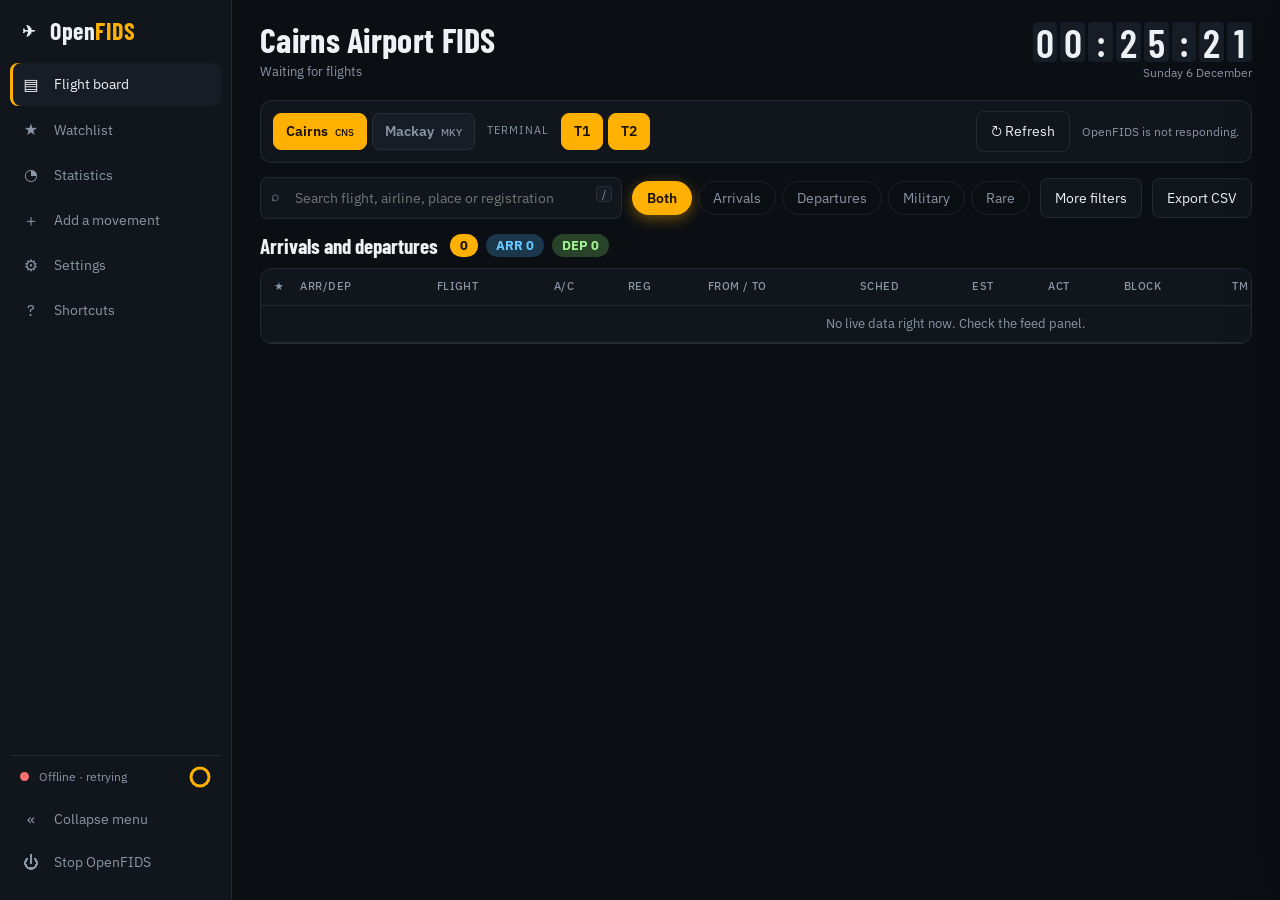
==== commit cb522a3a: "Fix Mackay MTB terminal selection and preserve per-airport filters" ====
--- a/app/index.html
+++ b/app/index.html
@@ -393,14 +393,33 @@
 const esc = (s) => String(s ?? '').replace(/[&<>"']/g, (c) => ({'&':'&amp;','<':'&lt;','>':'&gt;','"':'&quot;',"'":'&#39;'}[c]));
 const api = async (u, o) => { const r = await fetch(u, o); if (!r.ok) throw new Error(r.status); return r.json(); };
 const LS = 'openfids.v2';
-let S = { theme: 'default', compact: false, motion: true, audio: false, poll: 30000, min: false, watch: [], smooth: true, dircolor: true, h24: true, zebra: false, remember: true, size: 'm', f: 'all', fx: {}, glass: false, colors: {}, airport: 'CNS', terminals: ['T1', 'T2'] };
+let S = { theme: 'default', compact: false, motion: true, audio: false, poll: 30000, min: false, watch: [], smooth: true, dircolor: true, h24: true, zebra: false, remember: true, size: 'm', f: 'all', fx: {}, glass: false, colors: {}, airport: 'CNS', terminalSelections: { CNS: ['T1', 'T2'], MKY: ['MTB'] } };
 let fx = { al: '', ac: '', st: '', win: '' }, animNext = false;
-let hasSavedAirport = false;
-try { const saved = JSON.parse(localStorage.getItem(LS) || '{}'); hasSavedAirport = !!saved.airport; Object.assign(S, saved); } catch (e) {}
-if (!['CNS','MKY'].includes(S.airport)) S.airport = 'CNS';
-if (!Array.isArray(S.terminals)) S.terminals = ['T1', 'T2'];
-S.terminals = S.terminals.filter((v) => ['T1', 'T2'].includes(v));
-if (!S.terminals.length) S.terminals = ['T1', 'T2'];
+let hasSavedAirport = false, savedState = {};
+const AIRPORT_TERMINALS = { CNS: ['T1', 'T2'], MKY: ['MTB'] };
+const cleanTerminals = (input, valid) => {
+  const selected = Array.isArray(input) ? [...new Set(input.filter((t) => valid.includes(t)))] : [];
+  return selected.length ? selected : [...valid];
+};
+try {
+  savedState = JSON.parse(localStorage.getItem(LS) || '{}') || {};
+  hasSavedAirport = !!savedState.airport;
+  Object.assign(S, savedState);
+} catch (e) {}
+if (!AIRPORT_TERMINALS[S.airport]) S.airport = 'CNS';
+const savedSelections = savedState.terminalSelections || {};
+S.terminalSelections = {
+  CNS: cleanTerminals(savedSelections.CNS ?? savedState.terminals, AIRPORT_TERMINALS.CNS),
+  MKY: cleanTerminals(savedSelections.MKY, AIRPORT_TERMINALS.MKY),
+};
+// Upgrade existing localStorage.v2 settings without losing Cairns terminal choices.
+delete S.terminals;
+let customTitle = '';
+function updateAirportTitle() {
+  const name = customTitle || (S.airport === 'MKY' ? 'Mackay Airport FIDS' : 'Cairns Airport FIDS');
+  $('title').textContent = name;
+  document.title = name;
+}
 const save = () => { try { localStorage.setItem(LS, JSON.stringify(S)); } catch (e) {} };
 let flights = [], ac = {}, al = {}, feed = { ok: false }, view = 'board', filter = 'all', timer, actx;
 const last = new Map(), changed = new Set(); let first = true;
@@ -443,12 +462,22 @@
 
 /* Airport scopes and timetable fields used by the detailed board. */
 function airportScope() {
+  const terminals = AIRPORT_TERMINALS[S.airport];
+  const selected = S.terminalSelections[S.airport];
   return flights.filter((f) => (f.airport || 'CNS').toUpperCase() === S.airport &&
-    (!f.terminal || !['T1','T2'].includes(f.terminal) || S.terminals.includes(f.terminal)));
+    (!f.terminal || !terminals.includes(f.terminal) || selected.includes(f.terminal)));
 }
 function updateScopeUI() {
   document.querySelectorAll('#airportPick [data-airport]').forEach((b) => b.setAttribute('aria-pressed', String(b.dataset.airport === S.airport)));
-  document.querySelectorAll('#terminalPick [data-terminal]').forEach((b) => b.setAttribute('aria-pressed', String(S.terminals.includes(b.dataset.terminal))));
+  const terminalPick = $('terminalPick');
+  // Mackay has a single MTB terminal; Cairns has T1 and T2.
+  if (terminalPick.dataset.airport !== S.airport) {
+    terminalPick.innerHTML = AIRPORT_TERMINALS[S.airport].map((t) =>
+      '<button type="button" data-terminal="' + t + '">' + t + '</button>').join('');
+    terminalPick.dataset.airport = S.airport;
+  }
+  terminalPick.querySelectorAll('[data-terminal]').forEach((b) =>
+    b.setAttribute('aria-pressed', String(S.terminalSelections[S.airport].includes(b.dataset.terminal))));
   const scoped = airportScope();
   const arr = scoped.filter((f) => f.vector === 'A').length;
   const dep = scoped.filter((f) => f.vector === 'D').length;
@@ -665,14 +694,16 @@
   const airport=event.target.closest('[data-airport]')?.dataset.airport;
   if(!['CNS','MKY'].includes(airport))return;
   S.airport=airport;save();animNext=true;
-  updateScopeUI();fillFilters();render();tick();if(view==='stats')stats();
+  updateAirportTitle();updateScopeUI();fillFilters();render();tick();if(view==='stats')stats();
 };
 $('terminalPick').onclick = (event) => {
   const terminal=event.target.closest('[data-terminal]')?.dataset.terminal;
-  if(!['T1','T2'].includes(terminal))return;
-  const next=S.terminals.includes(terminal)?S.terminals.filter((t)=>t!==terminal):[...S.terminals,terminal];
-  if(!next.length){toast('Choose at least one terminal.');return;}
-  S.terminals=next;save();animNext=true;
+  if (!AIRPORT_TERMINALS[S.airport].includes(terminal)) return;
+  const selected = S.terminalSelections[S.airport];
+  const next = selected.includes(terminal) ? selected.filter((t) => t !== terminal) : [...selected, terminal];
+  if (!next.length) { toast('Choose at least one terminal.'); return; }
+  S.terminalSelections[S.airport] = next;
+  save();animNext=true;
   updateScopeUI();fillFilters();render();tick();if(view==='stats')stats();
 };
 $('refreshNow').onclick = async () => {
@@ -797,8 +828,9 @@
   apply();
   try { const [db, st] = await Promise.all([api('/api/database'), api('/api/status')]);
     const up = (o) => Object.fromEntries(Object.entries(o || {}).map(([k, v]) => [k.toUpperCase(), v])); ac = up(db.aircraft); al = up(db.airlines); $('dataDir').textContent = 'Data folder: ' + st.data_dir;
-    if (st.title) { $('title').textContent = st.title; document.title = st.title; }
-    if (!hasSavedAirport && ['CNS','MKY'].includes(st.defaultAirport)) S.airport=st.defaultAirport; } catch (e) {}
+    if (typeof st.customTitle === 'string') customTitle = st.customTitle;
+    if (!hasSavedAirport && ['CNS','MKY'].includes(st.defaultAirport)) S.airport=st.defaultAirport;
+    updateAirportTitle(); } catch (e) {}
   tick(); setInterval(tick, 1000);
   await load(); poll();
 })();
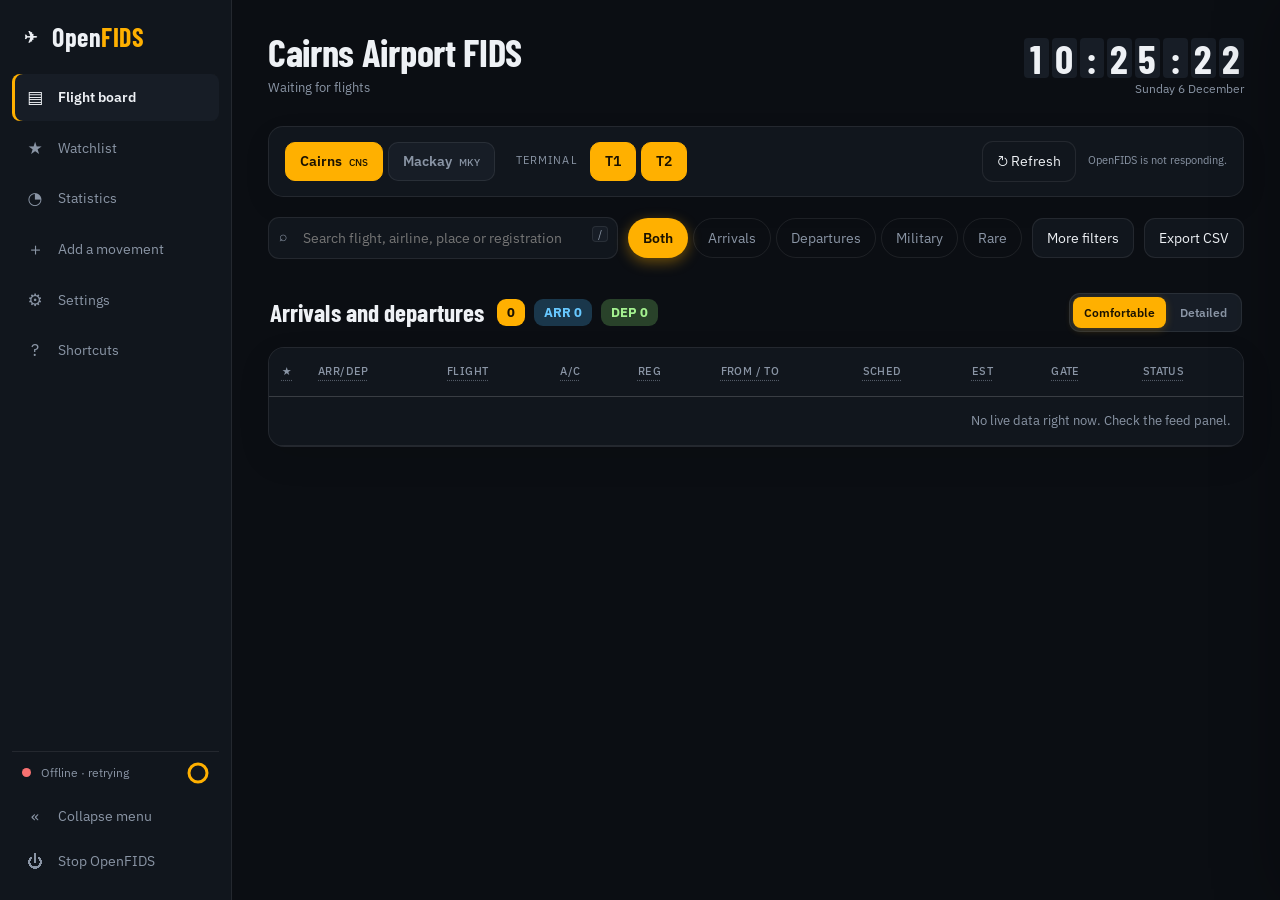
==== commit 26e899b1: "Restore polished OpenFIDS layout, upgrade Liquid Glass and add flight column help" ====
--- a/app/index.html
+++ b/app/index.html
@@ -247,6 +247,132 @@
 body.compact .board-wrap td{padding-top:5px;padding-bottom:5px}
 @media(max-width:1000px){.airport-controls{gap:8px}.board-wrap table{min-width:1320px}.source-line{text-align:left;max-width:none}}
 
+
+/* ---- OpenFIDS refinement: preserve its identity, restore readable hierarchy. ---- */
+:root{--surface-glow:color-mix(in srgb,var(--accent) 11%,transparent)}
+main{padding:28px clamp(18px,2.8vw,42px) 48px}
+.top{padding:4px 0 6px;margin-bottom:22px}
+h1{font-size:clamp(30px,3vw,39px);line-height:1.08;letter-spacing:-.3px}
+.clock .big{font-weight:700;letter-spacing:.025em}
+aside{padding:20px 12px 16px;border-right:1px solid var(--line)}
+.brand{padding:1px 8px 22px;font-size:26px}
+.nav{gap:4px}
+.nav button,.foot button{min-height:42px;border-radius:11px;padding:11px 12px}
+.nav button:hover,.foot button:hover{background:color-mix(in srgb,var(--accent) 8%,var(--card))}
+.nav button.on{font-weight:600}
+.nav .ic{font-size:17px}
+.app.min aside{padding-left:8px;padding-right:8px}
+.app.min .nav button,.app.min .foot button{justify-content:center;padding:10px 6px}
+.app.min .ic{width:auto}
+.search input{min-height:42px;border-radius:11px}
+.search input:focus{border-color:color-mix(in srgb,var(--accent) 60%,var(--line));box-shadow:0 0 0 3px color-mix(in srgb,var(--accent) 10%,transparent);outline:none}
+.bar{gap:10px;margin-bottom:20px}
+.chips{gap:5px}
+.chip{padding:9px 14px}
+.btn{border-radius:11px;min-height:39px}
+.airport-controls{padding:14px 16px;margin:0 0 20px;gap:12px;border-radius:15px;box-shadow:0 9px 30px rgba(0,0,0,.06)}
+.airport-pick button,.terminal-pick button{padding:8px 14px;border-radius:10px}
+.airport-controls .terminal-label{margin-left:9px}
+.source-line{font-size:11px;max-width:280px}
+.board-summary{gap:9px;padding:0 2px;margin:14px 0 15px;min-height:38px}
+.board-summary strong{font:700 25px/1.15 var(--board);letter-spacing:.1px}
+.board-summary-spacer{flex:1;min-width:12px}
+.board-num{border-radius:9px;padding:5px 10px}
+.layout-switch,.time-format-switch{display:inline-flex;align-items:center;gap:3px;border:1px solid var(--line);padding:3px;border-radius:11px;background:var(--card)}
+.layout-switch button,.time-format-switch button{border:0;background:transparent;color:var(--mute);border-radius:8px;padding:7px 11px;font-weight:600;font-size:12px;transition:background .22s,color .22s,box-shadow .22s}
+.layout-switch button:hover,.time-format-switch button:hover{color:var(--text)}
+.layout-switch button[aria-pressed=true],.time-format-switch button[aria-pressed=true]{background:var(--accent);color:var(--on-accent);box-shadow:0 2px 8px color-mix(in srgb,var(--accent) 24%,transparent)}
+.compact-select{width:auto!important;min-width:130px}
+#glassDepthRow[hidden]{display:none}
+.wrap.board-wrap{border-radius:16px;box-shadow:0 12px 32px rgba(0,0,0,.10);scrollbar-color:color-mix(in srgb,var(--accent) 38%,var(--card)) var(--panel)}
+.board-wrap table{min-width:1400px;border-collapse:separate;border-spacing:0}
+.board-wrap th{top:0;z-index:3;background:var(--panel);padding:15px 12px;letter-spacing:.035em;border-bottom:1px solid color-mix(in srgb,var(--text) 10%,var(--line))}
+.board-wrap td{padding:13px 11px;vertical-align:middle}
+.board-wrap tr.ra td:first-child,.board-wrap tr.rd td:first-child{border-left-width:3px}
+.board-wrap tr:nth-child(even):not(.day-row){background:color-mix(in srgb,var(--card) 28%,transparent)}
+.board-wrap tr:hover:not(.day-row){background:color-mix(in srgb,var(--accent) 7%,var(--card))}
+.board-wrap tr.day-row td{padding:10px 14px;background:color-mix(in srgb,var(--card) 89%,var(--panel));font-weight:700}
+.board-wrap .code{font:700 22px/1.1 var(--board);letter-spacing:.2px;color:var(--accent)}
+.board-wrap .loc{font-size:15px}
+.board-wrap .subflight{line-height:1.35;color:var(--mute);margin-top:5px}
+.board-wrap .clocktime{font:600 16px/1.3 var(--board);font-variant-numeric:tabular-nums}
+.board-wrap .dir-badge{font-size:11px;padding:5px 8px;border-radius:7px}
+.board-wrap .flight-status{padding:6px 11px;border:1px solid color-mix(in srgb,var(--text) 7%,transparent)}
+.board-wrap .bay{background:color-mix(in srgb,var(--accent) 22%,var(--card));color:var(--text);border-radius:7px;padding:4px 9px}
+.board-wrap .star{font-size:19px;opacity:.62}
+.board-wrap .star.on{opacity:1}
+.board-wrap[data-layout="comfortable"] table{min-width:880px}
+.board-wrap[data-layout="comfortable"] :is(th,td):nth-child(9),
+.board-wrap[data-layout="comfortable"] :is(th,td):nth-child(10),
+.board-wrap[data-layout="comfortable"] :is(th,td):nth-child(11),
+.board-wrap[data-layout="comfortable"] :is(th,td):nth-child(12),
+.board-wrap[data-layout="comfortable"] :is(th,td):nth-child(14){display:none}
+.board-wrap[data-layout="comfortable"] th{padding:16px 13px}
+.board-wrap[data-layout="comfortable"] td{padding:16px 12px}
+.board-wrap[data-layout="comfortable"] td:nth-child(3){min-width:142px}
+.board-wrap[data-layout="comfortable"] td:nth-child(6){min-width:170px}
+.board-wrap[data-layout="comfortable"] td:last-child{text-align:right}
+.board-wrap .help-heading{cursor:help;text-decoration:underline;text-decoration-style:dotted;text-decoration-color:color-mix(in srgb,var(--mute) 55%,transparent);text-underline-offset:5px;transition:color .18s}
+.board-wrap .help-heading:hover,.board-wrap .help-heading:focus-visible{color:var(--accent);text-decoration-color:var(--accent)}
+#tip{max-width:min(340px,calc(100vw - 20px));z-index:90;line-height:1.5;border-radius:12px;padding:13px 15px;box-shadow:0 18px 48px rgba(0,0,0,.4)}
+#tip b{font-size:13px;color:var(--text)}
+#panel{box-shadow:-18px 0 65px rgba(0,0,0,.3)}
+/* ---- Liquid Glass v2. Layered refraction, specular edging and ambient colour. ---- */
+body.glass{
+  --glass-blur:26px;--glass-alpha:.60;
+  --glass-border:rgba(255,255,255,.22);
+  --glass-lustre:rgba(255,255,255,.14);
+  --glass-panel:rgba(28,40,61,var(--glass-alpha));
+  background:linear-gradient(145deg,color-mix(in srgb,var(--bg) 86%,#284565),var(--bg));
+}
+body.glass.glass-soft{--glass-blur:17px;--glass-alpha:.78;--glass-border:rgba(255,255,255,.15);--glass-lustre:rgba(255,255,255,.08)}
+body.glass.glass-deep{--glass-blur:38px;--glass-alpha:.43;--glass-border:rgba(255,255,255,.31);--glass-lustre:rgba(255,255,255,.22)}
+body.glass.t-day,body.glass.t-sky{
+  --glass-panel:rgba(245,249,255,var(--glass-alpha));--glass-border:rgba(255,255,255,.72);
+  --glass-lustre:rgba(255,255,255,.62);
+}
+body.glass::before{position:fixed;inset:-8%;z-index:-1;filter:none;opacity:1;
+  background:
+    radial-gradient(45% 50% at 13% 17%,color-mix(in srgb,var(--accent) 32%,transparent),transparent 82%),
+    radial-gradient(35% 43% at 85% 13%,color-mix(in srgb,var(--arr) 21%,transparent),transparent 85%),
+    radial-gradient(45% 45% at 78% 82%,color-mix(in srgb,var(--dep) 19%,transparent),transparent 84%);
+  animation:glassAmbient 26s ease-in-out infinite alternate;
+}
+@keyframes glassAmbient{to{transform:translate3d(1.8%,-2%,0) scale(1.035)}}
+body.glass::after{content:'';position:fixed;inset:0;z-index:20;pointer-events:none;opacity:.5;
+  background:radial-gradient(400px circle at var(--mx,50%) var(--my,25%),rgba(255,255,255,.085),transparent 70%)}
+body.glass :is(aside,.airport-controls,.wrap,.card,.btn,.chip:not(.on),.search input,input.in,select.in,.themes button,.item,.layout-switch,.time-format-switch),
+body.glass #panel,body.glass #tip{
+  background-color:var(--glass-panel);
+  background-image:linear-gradient(148deg,var(--glass-lustre),transparent 36%,rgba(0,0,0,.045) 95%);
+  background-attachment:scroll;
+  border-color:var(--glass-border);
+  backdrop-filter:blur(var(--glass-blur)) saturate(155%) brightness(1.07);
+  -webkit-backdrop-filter:blur(var(--glass-blur)) saturate(155%) brightness(1.07);
+  box-shadow:inset 0 1px 0 var(--glass-border),inset 0 -1px 0 rgba(0,0,0,.10),0 12px 35px rgba(0,0,0,.13);
+}
+body.glass aside{border-width:0 1px 0 0;border-radius:0;box-shadow:inset -1px 0 0 var(--glass-border),9px 0 45px rgba(0,0,0,.12)}
+body.glass #panel{background-color:var(--glass-panel);border-radius:18px 0 0 18px}
+body.glass .board-wrap th{background:color-mix(in srgb,var(--panel) 60%,transparent);backdrop-filter:blur(18px)}
+body.glass .board-wrap tr.day-row td{background:color-mix(in srgb,var(--card) 55%,transparent)}
+body.glass .board-wrap tr:hover:not(.day-row){background:color-mix(in srgb,var(--accent) 11%,transparent)}
+body.glass .btn:hover,body.glass .airport-pick button:hover{box-shadow:inset 0 1px 0 var(--glass-border),0 8px 25px color-mix(in srgb,var(--accent) 16%,transparent)}
+body.glass .chip.on,body.glass .layout-switch button[aria-pressed=true],body.glass .time-format-switch button[aria-pressed=true]{background:var(--accent);color:var(--on-accent)}
+body.glass .board-summary strong{text-shadow:0 1px 18px color-mix(in srgb,var(--accent) 12%,transparent)}
+body.glass.nomo::before{animation:none}
+@media(prefers-reduced-motion:reduce){body.glass::before{animation:none}}
+@media(max-width:1100px){.airport-controls{gap:8px}.source-line{text-align:left}.board-summary{flex-wrap:wrap}.board-summary-spacer{min-width:0}}
+@media(max-width:820px){
+  main{padding:18px 13px 32px}.top{margin-bottom:18px}
+  .airport-controls{padding:12px;gap:9px}
+  .airport-controls .terminal-label{margin-left:0}
+  .bar{gap:8px}.bar .search{flex-basis:100%}
+  .board-summary strong{font-size:22px}
+  .layout-switch{margin-left:auto}
+  .board-wrap[data-layout="comfortable"] table{min-width:840px}
+  body.glass{--glass-blur:15px}
+}
+
 </style>
 </head>
 <body>
@@ -305,14 +431,19 @@
       <select class="in" id="fxWin"><option value="">Any time</option><option value="120">Next 2 hours</option><option value="360">Next 6 hours</option><option value="today">Today only</option></select>
       <button class="btn" id="fxClear">Clear all filters</button>
     </div></div>
-    <div class="board-summary" id="boardSummary" aria-live="polite">
+    <div class="board-summary" id="boardSummary">
       <strong id="boardCaption">Arrivals and departures</strong>
       <span class="board-num" id="totalCount">0</span>
       <span class="board-num arr" id="arrCount">ARR 0</span>
       <span class="board-num dep" id="depCount">DEP 0</span>
+      <div class="board-summary-spacer"></div>
+      <div class="layout-switch" id="boardLayout" role="group" aria-label="Flight board layout">
+        <button type="button" data-layout="comfortable" aria-pressed="true" title="Readable OpenFIDS layout">Comfortable</button>
+        <button type="button" data-layout="detailed" aria-pressed="false" title="All airport operations columns">Detailed</button>
+      </div>
     </div>
-    <div class="wrap board-wrap" role="region" aria-label="Live flight information" tabindex="0"><table>
-      <thead><tr><th title="Watchlist">★</th><th>Arr/Dep</th><th>Flight</th><th>A/C</th><th>Reg</th><th>From / To</th><th>Sched</th><th>Est</th><th>Act</th><th>Block</th><th>TM</th><th>Bay</th><th>Gate</th><th>Car</th><th>Status</th></tr></thead>
+    <div class="wrap board-wrap" id="flightTable" data-layout="comfortable" role="region" aria-label="Live flight information" tabindex="0"><table>
+      <thead><tr><th>★</th><th>Arr/Dep</th><th>Flight</th><th>A/C</th><th>Reg</th><th>From / To</th><th>Sched</th><th>Est</th><th>Act</th><th>Block</th><th>TM</th><th>Bay</th><th>Gate</th><th>Car</th><th>Status</th></tr></thead>
       <tbody id="rows"></tbody>
     </table></div>
   </section>
@@ -349,7 +480,10 @@
       <div class="cprow"><div>Accent colour<small>Highlights, buttons and the arrivals pattern</small></div><input type="color" id="cAccent"></div>
       <details class="mt"><summary>Customise every colour</summary><div id="cGrid"></div></details>
       <button class="btn" id="cReset">Reset colours</button>
-      <div class="sw"><div>Liquid glass<small>Frosted, see-through surfaces with a glow that follows your cursor</small></div><input type="checkbox" id="sGlass"></div>
+      <div class="sw"><div>Liquid Glass<small>Layered frosted surfaces, soft highlights and a moving light reflection</small></div><input type="checkbox" id="sGlass"></div>
+      <div class="sw" id="glassDepthRow"><div>Glass depth<small>Adjust the blur, translucency and reflections</small></div>
+        <select class="in compact-select" id="sGlassDepth" aria-label="Liquid Glass depth"><option value="soft">Subtle</option><option value="balanced">Balanced</option><option value="deep">Deep glass</option></select>
+      </div>
       <div class="sw"><div>Colour-code arrivals and departures<small>Arrow labels always show</small></div><input type="checkbox" id="sColor"></div>
       <div class="sw"><div>Striped rows<small>Easier to follow across the board</small></div><input type="checkbox" id="sZebra"></div>
       <h4>Text size</h4><select class="in" id="sSize"><option value="s">Small</option><option value="m">Normal</option><option value="l">Large</option></select>
@@ -360,7 +494,12 @@
       <div class="sw"><div>Motion<small>Split-flap flips and slides</small></div><input type="checkbox" id="sMotion"></div>
       <div class="sw"><div>Smooth scrolling<small>Glide when changing views</small></div><input type="checkbox" id="sSmooth"></div>
       <div class="sw"><div>Chime on watchlist changes<small>Plays when a starred flight updates</small></div><input type="checkbox" id="sAudio"></div>
-      <div class="sw"><div>24-hour time<small>Clock and board times</small></div><input type="checkbox" id="sH24"></div>
+      <div class="sw"><div>Time format<small>Flight times and the live clock; settings are saved automatically</small></div>
+        <div id="timeFormat" class="time-format-switch" role="group" aria-label="Time format">
+          <button type="button" data-time-format="12" aria-pressed="false">12H</button>
+          <button type="button" data-time-format="24" aria-pressed="true">24H</button>
+        </div>
+      </div>
       <div class="sw"><div>Remember my filters<small>Restore them next time you open OpenFIDS</small></div><input type="checkbox" id="sRemember"></div>
       <h4>Refresh every</h4>
       <select class="in" id="sPoll"><option value="5000">5 seconds</option><option value="15000">15 seconds</option><option value="30000">30 seconds</option><option value="60000">60 seconds</option></select>
@@ -393,7 +532,7 @@
 const esc = (s) => String(s ?? '').replace(/[&<>"']/g, (c) => ({'&':'&amp;','<':'&lt;','>':'&gt;','"':'&quot;',"'":'&#39;'}[c]));
 const api = async (u, o) => { const r = await fetch(u, o); if (!r.ok) throw new Error(r.status); return r.json(); };
 const LS = 'openfids.v2';
-let S = { theme: 'default', compact: false, motion: true, audio: false, poll: 30000, min: false, watch: [], smooth: true, dircolor: true, h24: true, zebra: false, remember: true, size: 'm', f: 'all', fx: {}, glass: false, colors: {}, airport: 'CNS', terminalSelections: { CNS: ['T1', 'T2'], MKY: ['MTB'] } };
+let S = { theme: 'default', compact: false, motion: true, audio: false, poll: 30000, min: false, watch: [], smooth: true, dircolor: true, h24: true, zebra: false, remember: true, size: 'm', f: 'all', fx: {}, glass: false, glassDepth: 'balanced', layout: 'comfortable', colors: {}, airport: 'CNS', terminalSelections: { CNS: ['T1', 'T2'], MKY: ['MTB'] } };
 let fx = { al: '', ac: '', st: '', win: '' }, animNext = false;
 let hasSavedAirport = false, savedState = {};
 const AIRPORT_TERMINALS = { CNS: ['T1', 'T2'], MKY: ['MTB'] };
@@ -407,6 +546,8 @@
   Object.assign(S, savedState);
 } catch (e) {}
 if (!AIRPORT_TERMINALS[S.airport]) S.airport = 'CNS';
+if (!['comfortable', 'detailed'].includes(S.layout)) S.layout = 'comfortable';
+if (!['soft', 'balanced', 'deep'].includes(S.glassDepth)) S.glassDepth = 'balanced';
 const savedSelections = savedState.terminalSelections || {};
 S.terminalSelections = {
   CNS: cleanTerminals(savedSelections.CNS ?? savedState.terminals, AIRPORT_TERMINALS.CNS),
@@ -440,11 +581,18 @@
 }
 
 function apply() {
-  document.body.className = (S.theme !== 'default' ? 't-' + S.theme : '') + (S.compact ? ' compact' : '') + (S.motion ? '' : ' nomo') + (S.dircolor ? '' : ' nocolor') + (S.zebra ? ' zebra' : '') + (S.size !== 'm' ? ' sz-' + S.size : '') + (S.glass ? ' glass' : '');
+  document.body.className = (S.theme !== 'default' ? 't-' + S.theme : '') + (S.compact ? ' compact' : '') + (S.motion ? '' : ' nomo') + (S.dircolor ? '' : ' nocolor') + (S.zebra ? ' zebra' : '') + (S.size !== 'm' ? ' sz-' + S.size : '') + (S.glass ? ' glass glass-' + S.glassDepth : '');
   document.documentElement.classList.toggle('smooth', S.smooth); $('app').classList.toggle('min', S.min); moveBubs(); $('colIc').textContent = S.min ? '»' : '«';
   document.querySelectorAll('#themes button').forEach((b) => b.classList.toggle('on', b.dataset.t === S.theme));
-  $('sCompact').checked = S.compact; $('sMotion').checked = S.motion; $('sAudio').checked = S.audio; $('sSmooth').checked = S.smooth; $('sColor').checked = S.dircolor; $('sH24').checked = S.h24; $('sZebra').checked = S.zebra; $('sRemember').checked = S.remember; $('sSize').value = S.size; $('sGlass').checked = S.glass; $('sPoll').value = String(S.poll);
+  $('sCompact').checked = S.compact; $('sMotion').checked = S.motion; $('sAudio').checked = S.audio; $('sSmooth').checked = S.smooth; $('sColor').checked = S.dircolor; $('sZebra').checked = S.zebra; $('sRemember').checked = S.remember; $('sSize').value = S.size; $('sGlass').checked = S.glass; $('sPoll').value = String(S.poll);
   document.documentElement.style.setProperty('--poll', S.poll + 'ms');
+  $('flightTable').dataset.layout = S.layout;
+  document.querySelectorAll('#boardLayout [data-layout]').forEach((button) =>
+    button.setAttribute('aria-pressed', String(button.dataset.layout === S.layout)));
+  document.querySelectorAll('#timeFormat [data-time-format]').forEach((button) =>
+    button.setAttribute('aria-pressed', String(button.dataset.timeFormat === (S.h24 ? '24' : '12'))));
+  $('sGlassDepth').value = S.glassDepth;
+  $('glassDepthRow').hidden = !S.glass;
   $('wCount').textContent = S.watch.length || ''; applyColors();
 }
 function poll() { clearInterval(timer); timer = setInterval(load, S.poll); }
@@ -497,7 +645,7 @@
     $('sourceAsOf').textContent = feed.message || 'Waiting for source data';
   }
 }
-const fmtTime = (iso) => iso ? (S.h24 ? hm(iso).replace(':','') : hm(iso)) : '';
+const fmtTime = (iso) => iso ? hm(iso) : '';
 const dayKey = (f) => String(f.scheduled || '').slice(0, 10) || 'unknown';
 function localDayLabel(iso) {
   const d = new Date(iso);
@@ -574,7 +722,8 @@
       (shares?'<div class="subflight" title="Codeshare flights">'+esc(shares)+'</div>':'')) +
     cell('<span class="tip" data-t="'+esc(p.name)+'" data-d="'+esc(p.desc)+'" data-c="'+esc(f.acType)+'">'+esc(f.acType||'')+'</span>') +
     cell(esc(f.acRego||'')) +
-    cell('<span class="loc">'+esc(f.portName||f.portIATA||'—')+'</span><div class="mut">'+(arr?'from ':'to ')+esc(f.portIATA||'')+'</div>') +
+    cell('<span class="loc">'+esc(f.portName||f.portIATA||'—')+'</span><div class="mut">'+(arr?'from ':'to ')+esc(f.portIATA||'')+
+      (f.terminal ? ' · '+esc(f.terminal) : '')+(f.stand ? ' · Bay '+esc(f.stand) : '')+'</div>') +
     cell('<span class="clocktime">'+esc(fmtTime(f.scheduled))+'</span>') +
     cell('<span class="clocktime esttime">'+esc(fmtTime(f.estimated))+'</span>') +
     cell('<span class="clocktime">'+esc(fmtTime(f.actual))+'</span>') +
@@ -666,7 +815,7 @@
 
 /* ---------- header clock + next arrival ---------- */
 function tick() {
-  const d = new Date(); flap($('clock'), d.toLocaleTimeString('en-GB', { hour12: !S.h24 }));
+  const d = new Date(); flap($('clock'), d.toLocaleTimeString('en-AU', { hour12: !S.h24, timeZone: 'Australia/Brisbane' }));
   $('date').textContent = d.toLocaleDateString('en-AU', { weekday: 'long', day: 'numeric', month: 'long' });
   const nx = airportScope().filter((f) => f.vector === 'A' && new Date(f.scheduled) > d).sort((a, b) => new Date(a.scheduled) - new Date(b.scheduled))[0];
   if (nx) { const m = Math.round((new Date(nx.scheduled) - d) / 60000); $('next').textContent = `Next arrival: ${code(nx)} from ${nx.portName} in ${m < 60 ? m + ' min' : Math.floor(m / 60) + ' h ' + (m % 60) + ' min'}`; }
@@ -729,14 +878,59 @@
   $('bye').classList.add('on'); clearInterval(timer);
 };
 
-/* tooltips */
+/* Accessible explanations for each operational FIDS column. */
+const BOARD_HEADER_HELP = [
+  ['Watchlist', 'Star a flight to follow its status, gate and estimated-time changes.'],
+  ['Arrivals / departures', 'ARR means arriving at this airport; DEP means departing.'],
+  ['Flight number', 'Operating airline and flight number; codeshare flight numbers appear beneath it.'],
+  ['Aircraft type', 'A/C is the aircraft type code (for example, 738 is a Boeing 737-800).'],
+  ['Registration', 'Reg is the aircraft registration, sometimes called the tail number.'],
+  ['Origin / destination', 'The flight origin for an arrival or destination for a departure.'],
+  ['Scheduled time', 'Sched is the scheduled arrival or departure time, in Queensland local time.'],
+  ['Estimated time', 'Est is the latest estimated arrival or departure time, when available.'],
+  ['Actual time', 'Act is the actual landing time for arrivals or takeoff time for departures.'],
+  ['Block time', 'For arrivals: on-block when the aircraft reaches its parking stand. For departures: off-block when it leaves the stand.'],
+  ['Terminal', 'TM identifies the passenger terminal: Cairns T1/T2 or Mackay MTB.'],
+  ['Parking bay', 'Bay is the aircraft stand or parking position; it can differ from the boarding gate.'],
+  ['Boarding gate', 'Gate is the passenger boarding gate or assigned operational gate.'],
+  ['Baggage carousel', 'Car is the assigned baggage-claim carousel for incoming flights.'],
+  ['Flight status', 'Public flight status as reported by the North Queensland Airports feed.']
+];
+const boardHeaders = [...document.querySelectorAll('#flightTable thead th')];
+boardHeaders.forEach((th, index) => {
+  const help = BOARD_HEADER_HELP[index];
+  if (!help) return;
+  th.classList.add('help-heading');
+  th.dataset.t = help[0];
+  th.dataset.d = help[1];
+  th.tabIndex = 0;
+  th.setAttribute('aria-label', help[0] + '. ' + help[1]);
+});
+
+/* Tooltips follow the pointer and also work when navigating by keyboard. */
 const tip = $('tip');
+function showTip(target, x, y) {
+  tip.innerHTML = '<b>' + esc(target.dataset.t || '') + '</b>' + esc(target.dataset.d || '') +
+    (target.dataset.c ? '<br><i>' + esc(target.dataset.c) + '</i>' : '');
+  tip.classList.add('on');
+  tip.style.left = Math.max(8, Math.min(x + 14, innerWidth - tip.offsetWidth - 10)) + 'px';
+  tip.style.top = Math.max(8, Math.min(y + 14, innerHeight - tip.offsetHeight - 10)) + 'px';
+}
 document.addEventListener('mousemove', (e) => {
-  const t = e.target.closest && e.target.closest('[data-t]');
-  if (!t) return tip.classList.remove('on');
-  tip.innerHTML = `<b>${esc(t.dataset.t)}</b>${esc(t.dataset.d)}<br><i>${esc(t.dataset.c)}</i>`;
-  tip.style.left = Math.min(e.clientX + 14, innerWidth - 290) + 'px'; tip.style.top = (e.clientY + 16) + 'px'; tip.classList.add('on');
+  const target = e.target.closest && e.target.closest('[data-t]');
+  if (!target) { if (!document.activeElement?.matches('.help-heading')) tip.classList.remove('on'); return; }
+  showTip(target, e.clientX, e.clientY);
 });
+document.addEventListener('focusin', (e) => {
+  if (!e.target.matches('.help-heading')) return;
+  const rect = e.target.getBoundingClientRect();
+  showTip(e.target, rect.left, rect.bottom);
+});
+document.addEventListener('focusout', (e) => {
+  if (e.target.matches('.help-heading')) tip.classList.remove('on');
+});
+window.addEventListener('scroll', () => tip.classList.remove('on'), true);
+
 
 /* keyboard */
 document.addEventListener('keydown', (e) => {
@@ -784,10 +978,23 @@
 $('mf').onclick = () => $('adv').classList.toggle('open');
 [['fxAl', 'al'], ['fxAc', 'ac'], ['fxSt', 'st'], ['fxWin', 'win']].forEach(([id, k]) => $(id).onchange = (e) => { fx[k] = e.target.value; keep(); animNext = true; render(); badge(); });
 $('fxClear').onclick = () => { fx = { al: '', ac: '', st: '', win: '' }; $('q').value = ''; keep(); animNext = true; fillFilters(); render(); };
-[['sSmooth', 'smooth'], ['sColor', 'dircolor'], ['sH24', 'h24'], ['sZebra', 'zebra'], ['sRemember', 'remember']].forEach(([id, k]) => $(id).onchange = (e) => { S[k] = e.target.checked; save(); apply(); render(); tick(); });
+[['sSmooth', 'smooth'], ['sColor', 'dircolor'], ['sZebra', 'zebra'], ['sRemember', 'remember']].forEach(([id, k]) => $(id).onchange = (e) => { S[k] = e.target.checked; save(); apply(); render(); tick(); });
+$('timeFormat').onclick = (event) => {
+  const button = event.target.closest('[data-time-format]');
+  if (!button) return;
+  S.h24 = button.dataset.timeFormat === '24';
+  save();apply();render();tick();
+};
+$('boardLayout').onclick = (event) => {
+  const button = event.target.closest('[data-layout]');
+  if (!button || !['comfortable', 'detailed'].includes(button.dataset.layout)) return;
+  S.layout = button.dataset.layout;
+  save();apply();render();moveBubs();
+};
 $('sSize').onchange = (e) => { S.size = e.target.value; save(); apply(); moveBubs(); };
 
 $('sGlass').onchange = (e) => { S.glass = e.target.checked; save(); apply(); };
+$('sGlassDepth').onchange = (e) => { S.glassDepth = e.target.value; save(); apply(); };
 let gp = 0; addEventListener('mousemove', (e) => { if (!S.glass || gp) return; gp = requestAnimationFrame(() => { gp = 0; const r = document.documentElement.style; r.setProperty('--mx', e.clientX + 'px'); r.setProperty('--my', e.clientY + 'px'); }); });
 
 /* ---------- colour pickers and settings tabs ---------- */
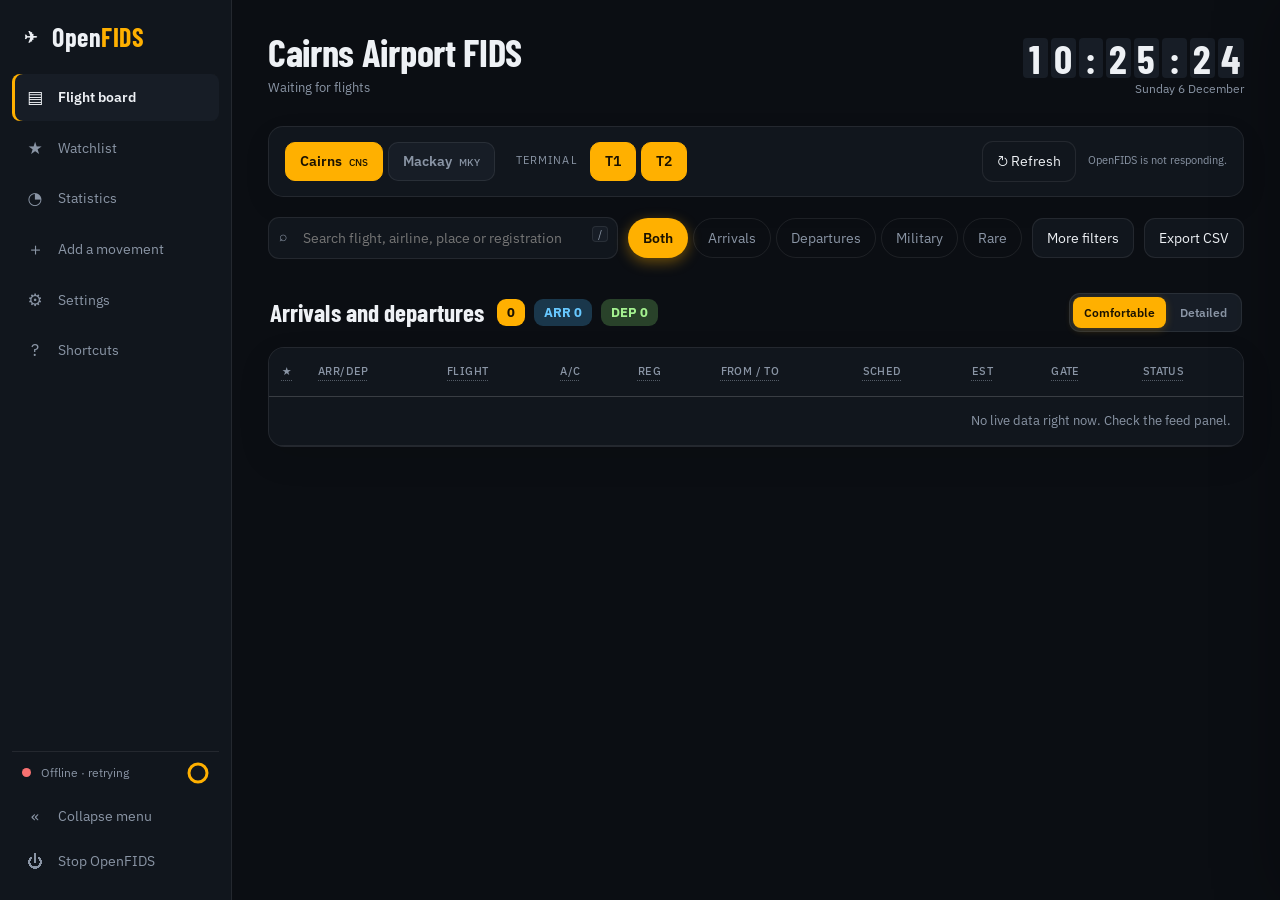
==== commit e4ba03b8: "Fix clipped icons and alignment in collapsed sidebar" ====
--- a/app/index.html
+++ b/app/index.html
@@ -25,7 +25,7 @@
 .nav button:hover,.foot button:hover{background:var(--card);color:var(--text)}
 .nav button.on{background:var(--card);color:var(--text);box-shadow:inset 3px 0 var(--accent)}
 .ic{width:22px;text-align:center;flex:none;font-size:16px}
-.lbl{transition:opacity .2s}.min .lbl{opacity:0;pointer-events:none}
+.lbl{transition:opacity .2s}.min .lbl{display:none}
 .count{margin-left:auto;background:var(--accent);color:var(--on-accent);border-radius:9px;padding:0 7px;font-size:11px;font-weight:600}
 .count:empty{display:none}
 .gap{flex:1}
@@ -262,8 +262,19 @@
 .nav button.on{font-weight:600}
 .nav .ic{font-size:17px}
 .app.min aside{padding-left:8px;padding-right:8px}
-.app.min .nav button,.app.min .foot button{justify-content:center;padding:10px 6px}
-.app.min .ic{width:auto}
+.app.min .brand{justify-content:center;gap:0;padding-left:0;padding-right:0}
+.app.min .nav button,.app.min .foot button{justify-content:center;gap:0;padding:10px 6px}
+.app.min .ic{width:22px;flex:0 0 22px}
+.app.min .feed{justify-content:center;gap:0;padding:12px 0}
+.app.min .feed .ring{display:none}
+@media (max-width:820px){
+  .app aside{padding-left:8px;padding-right:8px}
+  .app .brand{justify-content:center;gap:0;padding-left:0;padding-right:0}
+  .app .nav button,.app .foot button{justify-content:center;gap:0;padding:10px 6px}
+  .app .ic{width:22px;flex:0 0 22px}
+  .app .feed{justify-content:center;gap:0;padding:12px 0}
+  .app .feed .ring{display:none}
+}
 .search input{min-height:42px;border-radius:11px}
 .search input:focus{border-color:color-mix(in srgb,var(--accent) 60%,var(--line));box-shadow:0 0 0 3px color-mix(in srgb,var(--accent) 10%,transparent);outline:none}
 .bar{gap:10px;margin-bottom:20px}
@@ -380,18 +391,18 @@
 <aside>
   <div class="brand"><span class="ic">✈</span><span class="lbl">Open<b>FIDS</b></span></div>
   <nav class="nav" id="nav"><span class="nbub" id="nbub"></span>
-    <button data-view="board" class="on"><span class="ic">▤</span><span class="lbl">Flight board</span></button>
-    <button data-view="watch"><span class="ic">★</span><span class="lbl">Watchlist</span><span class="count lbl" id="wCount"></span></button>
-    <button data-view="stats"><span class="ic">◔</span><span class="lbl">Statistics</span></button>
-    <button data-panel="add"><span class="ic">＋</span><span class="lbl">Add a movement</span></button>
-    <button data-panel="settings"><span class="ic">⚙</span><span class="lbl">Settings</span></button>
-    <button data-panel="help"><span class="ic">?</span><span class="lbl">Shortcuts</span></button>
+    <button aria-label="Flight board" title="Flight board" data-view="board" class="on"><span class="ic">▤</span><span class="lbl">Flight board</span></button>
+    <button aria-label="Watchlist" title="Watchlist" data-view="watch"><span class="ic">★</span><span class="lbl">Watchlist</span><span class="count lbl" id="wCount"></span></button>
+    <button aria-label="Statistics" title="Statistics" data-view="stats"><span class="ic">◔</span><span class="lbl">Statistics</span></button>
+    <button aria-label="Add a movement" title="Add a movement" data-panel="add"><span class="ic">＋</span><span class="lbl">Add a movement</span></button>
+    <button aria-label="Settings" title="Settings" data-panel="settings"><span class="ic">⚙</span><span class="lbl">Settings</span></button>
+    <button aria-label="Shortcuts" title="Shortcuts" data-panel="help"><span class="ic">?</span><span class="lbl">Shortcuts</span></button>
   </nav>
   <div class="gap"></div>
   <div class="foot">
     <div class="feed" id="feed" title="Open feed settings"><span class="dot" id="dot"></span><span class="lbl" id="feedTxt">Connecting</span><svg class="ring" id="ring" viewBox="0 0 22 22" style="margin-left:auto"><circle cx="11" cy="11" r="9"/></svg></div>
-    <button id="collapse"><span class="ic" id="colIc">«</span><span class="lbl">Collapse menu</span></button>
-    <button id="quit"><span class="ic">⏻</span><span class="lbl">Stop OpenFIDS</span></button>
+    <button id="collapse" aria-label="Collapse menu" title="Collapse menu" aria-expanded="true" aria-controls="nav"><span class="ic" id="colIc">«</span><span class="lbl">Collapse menu</span></button>
+    <button aria-label="Stop OpenFIDS" title="Stop OpenFIDS" id="quit"><span class="ic">⏻</span><span class="lbl">Stop OpenFIDS</span></button>
   </div>
 </aside>
 
@@ -583,6 +594,10 @@
 function apply() {
   document.body.className = (S.theme !== 'default' ? 't-' + S.theme : '') + (S.compact ? ' compact' : '') + (S.motion ? '' : ' nomo') + (S.dircolor ? '' : ' nocolor') + (S.zebra ? ' zebra' : '') + (S.size !== 'm' ? ' sz-' + S.size : '') + (S.glass ? ' glass glass-' + S.glassDepth : '');
   document.documentElement.classList.toggle('smooth', S.smooth); $('app').classList.toggle('min', S.min); moveBubs(); $('colIc').textContent = S.min ? '»' : '«';
+  const menuLabel = S.min ? 'Expand menu' : 'Collapse menu';
+  $('collapse').setAttribute('aria-label', menuLabel); $('collapse').title = menuLabel;
+  $('collapse').setAttribute('aria-expanded', String(!S.min));
+  $('collapse').querySelector('.lbl').textContent = menuLabel;
   document.querySelectorAll('#themes button').forEach((b) => b.classList.toggle('on', b.dataset.t === S.theme));
   $('sCompact').checked = S.compact; $('sMotion').checked = S.motion; $('sAudio').checked = S.audio; $('sSmooth').checked = S.smooth; $('sColor').checked = S.dircolor; $('sZebra').checked = S.zebra; $('sRemember').checked = S.remember; $('sSize').value = S.size; $('sGlass').checked = S.glass; $('sPoll').value = String(S.poll);
   document.documentElement.style.setProperty('--poll', S.poll + 'ms');
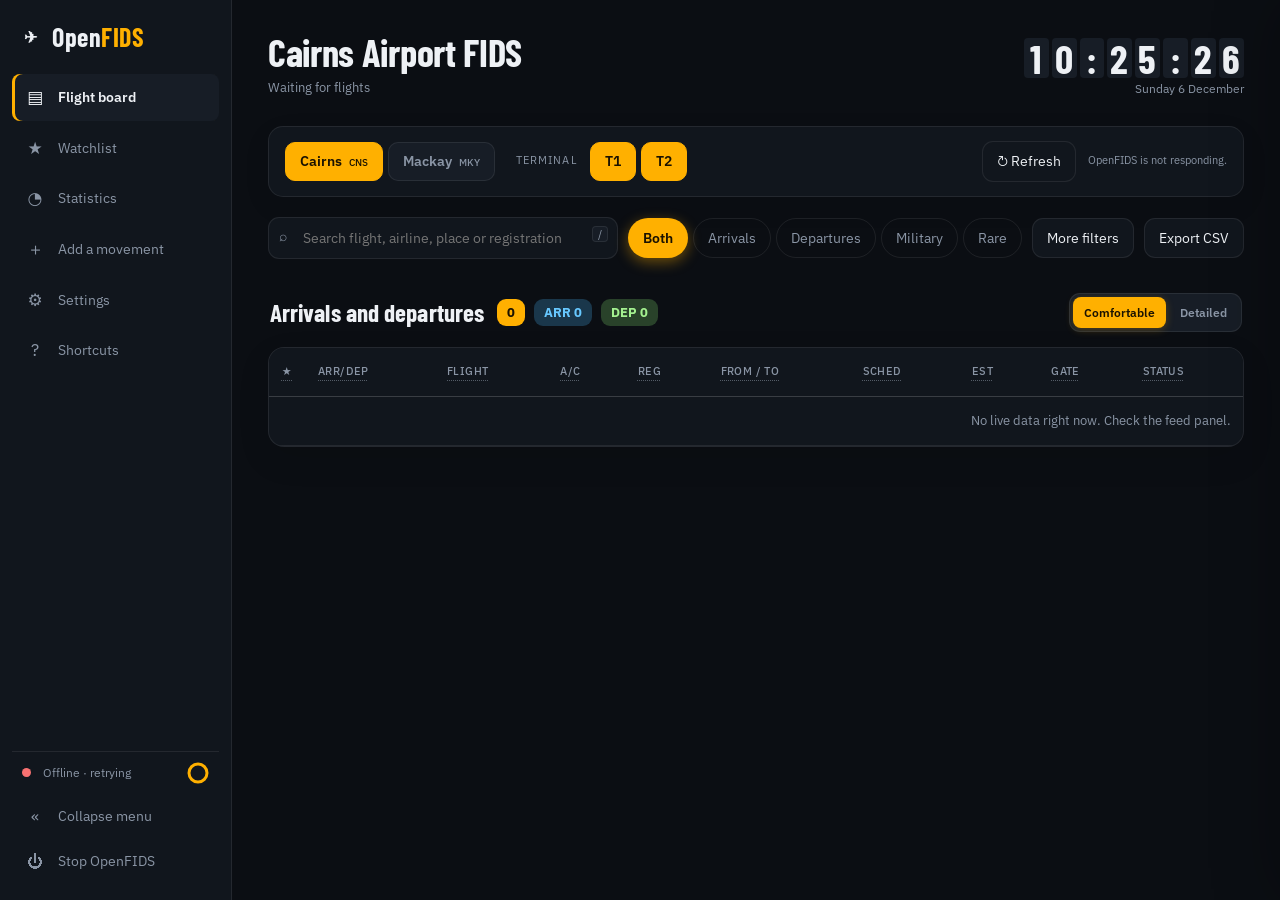
==== commit e2fc3ac6: "Improve accessibility, fix UI/server edge cases, and add server unit tests" ====
--- a/app/index.html
+++ b/app/index.html
@@ -216,6 +216,9 @@
 .board-num{font:700 13px var(--body);background:var(--accent);color:var(--on-accent);padding:3px 10px;border-radius:18px}
 .board-num.arr{background:color-mix(in srgb,#38aef0 22%,var(--panel));color:#67c8ff}
 .board-num.dep{background:color-mix(in srgb,#78d455 23%,var(--panel));color:#a4f190}
+body.t-day .board-num.arr,body.t-sky .board-num.arr{background:color-mix(in srgb,#0369a1 13%,var(--panel));color:#0369a1}
+body.t-day .board-num.dep,body.t-sky .board-num.dep{background:color-mix(in srgb,#15803d 13%,var(--panel));color:#15803d}
+.foot button.feed{border-radius:0;border-top:1px solid var(--line);margin-top:8px;padding:10px;font-size:12px}
 .board-wrap{position:relative}
 .board-wrap table{min-width:1390px}
 .board-wrap th{padding:10px 8px;text-transform:uppercase;font-size:11px;letter-spacing:.04em}
@@ -389,20 +392,20 @@
 <body>
 <div class="app" id="app">
 <aside>
-  <div class="brand"><span class="ic">✈</span><span class="lbl">Open<b>FIDS</b></span></div>
-  <nav class="nav" id="nav"><span class="nbub" id="nbub"></span>
-    <button aria-label="Flight board" title="Flight board" data-view="board" class="on"><span class="ic">▤</span><span class="lbl">Flight board</span></button>
-    <button aria-label="Watchlist" title="Watchlist" data-view="watch"><span class="ic">★</span><span class="lbl">Watchlist</span><span class="count lbl" id="wCount"></span></button>
-    <button aria-label="Statistics" title="Statistics" data-view="stats"><span class="ic">◔</span><span class="lbl">Statistics</span></button>
-    <button aria-label="Add a movement" title="Add a movement" data-panel="add"><span class="ic">＋</span><span class="lbl">Add a movement</span></button>
-    <button aria-label="Settings" title="Settings" data-panel="settings"><span class="ic">⚙</span><span class="lbl">Settings</span></button>
-    <button aria-label="Shortcuts" title="Shortcuts" data-panel="help"><span class="ic">?</span><span class="lbl">Shortcuts</span></button>
+  <div class="brand"><span class="ic" aria-hidden="true">✈</span><span class="lbl">Open<b>FIDS</b></span></div>
+  <nav class="nav" id="nav" aria-label="Primary"><span class="nbub" id="nbub"></span>
+    <button type="button" aria-label="Flight board" title="Flight board" data-view="board" class="on" aria-current="page"><span class="ic" aria-hidden="true">▤</span><span class="lbl">Flight board</span></button>
+    <button type="button" aria-label="Watchlist" title="Watchlist" data-view="watch"><span class="ic" aria-hidden="true">★</span><span class="lbl">Watchlist</span><span class="count lbl" id="wCount"></span></button>
+    <button type="button" aria-label="Statistics" title="Statistics" data-view="stats"><span class="ic" aria-hidden="true">◔</span><span class="lbl">Statistics</span></button>
+    <button type="button" aria-label="Add a movement" title="Add a movement" data-panel="add"><span class="ic" aria-hidden="true">＋</span><span class="lbl">Add a movement</span></button>
+    <button type="button" aria-label="Settings" title="Settings" data-panel="settings"><span class="ic" aria-hidden="true">⚙</span><span class="lbl">Settings</span></button>
+    <button type="button" aria-label="Shortcuts" title="Shortcuts" data-panel="help"><span class="ic" aria-hidden="true">?</span><span class="lbl">Shortcuts</span></button>
   </nav>
   <div class="gap"></div>
   <div class="foot">
-    <div class="feed" id="feed" title="Open feed settings"><span class="dot" id="dot"></span><span class="lbl" id="feedTxt">Connecting</span><svg class="ring" id="ring" viewBox="0 0 22 22" style="margin-left:auto"><circle cx="11" cy="11" r="9"/></svg></div>
-    <button id="collapse" aria-label="Collapse menu" title="Collapse menu" aria-expanded="true" aria-controls="nav"><span class="ic" id="colIc">«</span><span class="lbl">Collapse menu</span></button>
-    <button aria-label="Stop OpenFIDS" title="Stop OpenFIDS" id="quit"><span class="ic">⏻</span><span class="lbl">Stop OpenFIDS</span></button>
+    <button type="button" class="feed" id="feed" title="Open feed settings" aria-label="Feed status, open feed settings"><span class="dot" id="dot"></span><span class="lbl" id="feedTxt">Connecting</span><svg class="ring" id="ring" viewBox="0 0 22 22" style="margin-left:auto" aria-hidden="true"><circle cx="11" cy="11" r="9"/></svg></button>
+    <button type="button" id="collapse" aria-label="Collapse menu" title="Collapse menu" aria-expanded="true" aria-controls="nav"><span class="ic" id="colIc" aria-hidden="true">«</span><span class="lbl">Collapse menu</span></button>
+    <button type="button" aria-label="Stop OpenFIDS" title="Stop OpenFIDS" id="quit"><span class="ic" aria-hidden="true">⏻</span><span class="lbl">Stop OpenFIDS</span></button>
   </div>
 </aside>
 
@@ -429,18 +432,18 @@
 
   <section id="v-board">
     <div class="bar">
-      <div class="search"><span>⌕</span><input id="q" placeholder="Search flight, airline, place or registration" autocomplete="off"><kbd>/</kbd></div>
-      <div class="chips" id="chips"><span class="bub" id="bub"></span>
-        <button class="chip on" data-f="all">Both</button><button class="chip" data-f="A">Arrivals</button><button class="chip" data-f="D">Departures</button><button class="chip" data-f="military">Military</button><button class="chip" data-f="rare">Rare</button>
+      <div class="search"><span aria-hidden="true">⌕</span><input id="q" aria-label="Search flights" placeholder="Search flight, airline, place or registration" autocomplete="off"><kbd aria-hidden="true">/</kbd></div>
+      <div class="chips" id="chips" role="group" aria-label="Movement filter"><span class="bub" id="bub"></span>
+        <button type="button" class="chip on" data-f="all" aria-pressed="true">Both</button><button type="button" class="chip" data-f="A" aria-pressed="false">Arrivals</button><button type="button" class="chip" data-f="D" aria-pressed="false">Departures</button><button type="button" class="chip" data-f="military" aria-pressed="false">Military</button><button type="button" class="chip" data-f="rare" aria-pressed="false">Rare</button>
       </div>
-      <button class="btn" id="mf">More filters <span class="count" id="mfN"></span></button><button class="btn" id="csv">Export CSV</button>
+      <button type="button" class="btn" id="mf" aria-expanded="false" aria-controls="adv">More filters <span class="count" id="mfN"></span></button><button type="button" class="btn" id="csv">Export CSV</button>
     </div>
     <div class="adv" id="adv"><div class="advin">
-      <select class="in" id="fxAl"><option value="">Any airline</option></select>
-      <select class="in" id="fxAc"><option value="">Any aircraft</option></select>
-      <select class="in" id="fxSt"><option value="">Any status</option><option value="ontime">On time</option><option value="delayed">Delayed</option><option value="cancelled">Cancelled</option><option value="landed">Landed</option><option value="departed">Departed</option><option value="other">Other</option></select>
-      <select class="in" id="fxWin"><option value="">Any time</option><option value="120">Next 2 hours</option><option value="360">Next 6 hours</option><option value="today">Today only</option></select>
-      <button class="btn" id="fxClear">Clear all filters</button>
+      <select class="in" id="fxAl" aria-label="Filter by airline"><option value="">Any airline</option></select>
+      <select class="in" id="fxAc" aria-label="Filter by aircraft"><option value="">Any aircraft</option></select>
+      <select class="in" id="fxSt" aria-label="Filter by status"><option value="">Any status</option><option value="ontime">On time</option><option value="delayed">Delayed</option><option value="cancelled">Cancelled</option><option value="landed">Landed</option><option value="departed">Departed</option><option value="other">Other</option></select>
+      <select class="in" id="fxWin" aria-label="Filter by time window"><option value="">Any time</option><option value="120">Next 2 hours</option><option value="360">Next 6 hours</option><option value="today">Today only</option></select>
+      <button type="button" class="btn" id="fxClear">Clear all filters</button>
     </div></div>
     <div class="board-summary" id="boardSummary">
       <strong id="boardCaption">Arrivals and departures</strong>
@@ -467,53 +470,53 @@
 </div>
 
 <div id="veil"></div>
-<div id="panel" aria-live="polite">
+<div id="panel" role="dialog" aria-modal="true" aria-hidden="true" aria-label="OpenFIDS panel">
   <div data-p="add" hidden>
-    <div class="ph"><h2>Add a movement</h2><button class="x" data-x>✕</button></div>
+    <div class="ph"><h2>Add a movement</h2><button type="button" class="x" data-x aria-label="Close panel">✕</button></div>
     <p class="mut">Stored on this computer only. Shown at the top of the board.</p>
     <h4>Flight</h4>
-    <div class="f f2"><input class="in" id="cfAirline" placeholder="Airline (VIP)"><input class="in" id="cfNumber" placeholder="Flight number"><input class="in" id="cfAcType" placeholder="Aircraft type (GLF6)"><input class="in" id="cfRego" placeholder="Registration"></div>
+    <div class="f f2"><input class="in" id="cfAirline" aria-label="Airline code" placeholder="Airline (VIP)"><input class="in" id="cfNumber" aria-label="Flight number" placeholder="Flight number"><input class="in" id="cfAcType" aria-label="Aircraft type" placeholder="Aircraft type (GLF6)"><input class="in" id="cfRego" aria-label="Aircraft registration" placeholder="Registration"></div>
     <h4>Route and time</h4>
-    <div class="f f2"><select class="in" id="cfAirport"><option value="CNS">Cairns (CNS)</option><option value="MKY">Mackay (MKY)</option></select><input class="in" id="cfPort" placeholder="Place (Sydney)"><input class="in" id="cfIata" placeholder="Code (SYD)"><select class="in" id="cfVector"><option value="A">Arrival</option><option value="D">Departure</option></select><input class="in" id="cfWhen" type="datetime-local"></div>
-    <div class="f f2"><input class="in" id="cfGate" placeholder="Gate or bay"><input class="in" id="cfStatus" placeholder="Status (Landed)"></div>
-    <button class="btn pri" id="cfAdd">Add to board</button>
+    <div class="f f2"><select class="in" id="cfAirport" aria-label="Airport"><option value="CNS">Cairns (CNS)</option><option value="MKY">Mackay (MKY)</option></select><input class="in" id="cfPort" aria-label="Origin or destination city" placeholder="Place (Sydney)"><input class="in" id="cfIata" aria-label="Airport IATA code" placeholder="Code (SYD)"><select class="in" id="cfVector" aria-label="Direction"><option value="A">Arrival</option><option value="D">Departure</option></select><input class="in" id="cfWhen" aria-label="Scheduled date and time" type="datetime-local"></div>
+    <div class="f f2"><input class="in" id="cfGate" aria-label="Gate or bay" placeholder="Gate or bay"><input class="in" id="cfStatus" aria-label="Flight status" placeholder="Status (Landed)"></div>
+    <button type="button" class="btn pri" id="cfAdd">Add to board</button>
     <h4>Your movements</h4><div id="cfList"></div>
   </div>
 
   <div data-p="settings" hidden>
-    <div class="ph"><h2>Settings</h2><button class="x" data-x>✕</button></div>
-    <div class="tabs" id="tabs"><span class="bub" id="tbub"></span><button class="chip on" data-tab="look">Appearance</button><button class="chip" data-tab="how">Behaviour</button><button class="chip" data-tab="feed">Feed</button></div>
+    <div class="ph"><h2>Settings</h2><button type="button" class="x" data-x aria-label="Close panel">✕</button></div>
+    <div class="tabs" id="tabs"><span class="bub" id="tbub"></span><button type="button" class="chip on" data-tab="look">Appearance</button><button type="button" class="chip" data-tab="how">Behaviour</button><button type="button" class="chip" data-tab="feed">Feed</button></div>
 
     <div data-pane="look">
       <h4>Theme</h4>
-      <div class="themes" id="themes"><button data-t="airport" style="--sw:#ffd400">Airport board</button><button data-t="default" style="--sw:#ffb000">Amber</button><button data-t="runway" style="--sw:#5dff9a">Runway</button><button data-t="blue" style="--sw:#7cb4ff">Blue hour</button><button data-t="violet" style="--sw:#a78bfa">Violet</button><button data-t="sunset" style="--sw:#ff7a59">Sunset</button><button data-t="mint" style="--sw:#5eead4">Mint</button><button data-t="mono" style="--sw:#e5e5e5">Mono</button><button data-t="contrast" style="--sw:#ffff00">Contrast</button><button data-t="day" style="--sw:#b36b00">Daylight</button><button data-t="sky" style="--sw:#0b6bcb">Sky</button></div>
+      <div class="themes" id="themes"><button type="button" data-t="airport" style="--sw:#ffd400">Airport board</button><button type="button" data-t="default" style="--sw:#ffb000">Amber</button><button type="button" data-t="runway" style="--sw:#5dff9a">Runway</button><button type="button" data-t="blue" style="--sw:#7cb4ff">Blue hour</button><button type="button" data-t="violet" style="--sw:#a78bfa">Violet</button><button type="button" data-t="sunset" style="--sw:#ff7a59">Sunset</button><button type="button" data-t="mint" style="--sw:#5eead4">Mint</button><button type="button" data-t="mono" style="--sw:#e5e5e5">Mono</button><button type="button" data-t="contrast" style="--sw:#ffff00">Contrast</button><button type="button" data-t="day" style="--sw:#b36b00">Daylight</button><button type="button" data-t="sky" style="--sw:#0b6bcb">Sky</button></div>
       <p class="msg">Picking a theme resets any custom colours.</p>
-      <div class="cprow"><div>Accent colour<small>Highlights, buttons and the arrivals pattern</small></div><input type="color" id="cAccent"></div>
+      <div class="cprow"><div>Accent colour<small>Highlights, buttons and the arrivals pattern</small></div><input type="color" id="cAccent" aria-label="Accent colour"></div>
       <details class="mt"><summary>Customise every colour</summary><div id="cGrid"></div></details>
-      <button class="btn" id="cReset">Reset colours</button>
-      <div class="sw"><div>Liquid Glass<small>Layered frosted surfaces, soft highlights and a moving light reflection</small></div><input type="checkbox" id="sGlass"></div>
+      <button type="button" class="btn" id="cReset">Reset colours</button>
+      <div class="sw"><div>Liquid Glass<small>Layered frosted surfaces, soft highlights and a moving light reflection</small></div><input type="checkbox" id="sGlass" aria-label="Liquid Glass"></div>
       <div class="sw" id="glassDepthRow"><div>Glass depth<small>Adjust the blur, translucency and reflections</small></div>
         <select class="in compact-select" id="sGlassDepth" aria-label="Liquid Glass depth"><option value="soft">Subtle</option><option value="balanced">Balanced</option><option value="deep">Deep glass</option></select>
       </div>
-      <div class="sw"><div>Colour-code arrivals and departures<small>Arrow labels always show</small></div><input type="checkbox" id="sColor"></div>
-      <div class="sw"><div>Striped rows<small>Easier to follow across the board</small></div><input type="checkbox" id="sZebra"></div>
-      <h4>Text size</h4><select class="in" id="sSize"><option value="s">Small</option><option value="m">Normal</option><option value="l">Large</option></select>
+      <div class="sw"><div>Colour-code arrivals and departures<small>Arrow labels always show</small></div><input type="checkbox" id="sColor" aria-label="Colour-code arrivals and departures"></div>
+      <div class="sw"><div>Striped rows<small>Easier to follow across the board</small></div><input type="checkbox" id="sZebra" aria-label="Striped rows"></div>
+      <h4>Text size</h4><select class="in" id="sSize" aria-label="Text size"><option value="s">Small</option><option value="m">Normal</option><option value="l">Large</option></select>
     </div>
 
     <div data-pane="how" hidden>
-      <div class="sw"><div>Compact rows<small>Fit more flights on screen</small></div><input type="checkbox" id="sCompact"></div>
-      <div class="sw"><div>Motion<small>Split-flap flips and slides</small></div><input type="checkbox" id="sMotion"></div>
-      <div class="sw"><div>Smooth scrolling<small>Glide when changing views</small></div><input type="checkbox" id="sSmooth"></div>
-      <div class="sw"><div>Chime on watchlist changes<small>Plays when a starred flight updates</small></div><input type="checkbox" id="sAudio"></div>
+      <div class="sw"><div>Compact rows<small>Fit more flights on screen</small></div><input type="checkbox" id="sCompact" aria-label="Compact rows"></div>
+      <div class="sw"><div>Motion<small>Split-flap flips and slides</small></div><input type="checkbox" id="sMotion" aria-label="Motion"></div>
+      <div class="sw"><div>Smooth scrolling<small>Glide when changing views</small></div><input type="checkbox" id="sSmooth" aria-label="Smooth scrolling"></div>
+      <div class="sw"><div>Chime on watchlist changes<small>Plays when a starred flight updates</small></div><input type="checkbox" id="sAudio" aria-label="Chime on watchlist changes"></div>
       <div class="sw"><div>Time format<small>Flight times and the live clock; settings are saved automatically</small></div>
         <div id="timeFormat" class="time-format-switch" role="group" aria-label="Time format">
           <button type="button" data-time-format="12" aria-pressed="false">12H</button>
           <button type="button" data-time-format="24" aria-pressed="true">24H</button>
         </div>
       </div>
-      <div class="sw"><div>Remember my filters<small>Restore them next time you open OpenFIDS</small></div><input type="checkbox" id="sRemember"></div>
+      <div class="sw"><div>Remember my filters<small>Restore them next time you open OpenFIDS</small></div><input type="checkbox" id="sRemember" aria-label="Remember my filters"></div>
       <h4>Refresh every</h4>
-      <select class="in" id="sPoll"><option value="5000">5 seconds</option><option value="15000">15 seconds</option><option value="30000">30 seconds</option><option value="60000">60 seconds</option></select>
+      <select class="in" id="sPoll" aria-label="Refresh interval"><option value="5000">5 seconds</option><option value="15000">15 seconds</option><option value="30000">30 seconds</option><option value="60000">60 seconds</option></select>
     </div>
 
     <div data-pane="feed" hidden>
@@ -527,14 +530,14 @@
   </div>
 
   <div data-p="help" hidden>
-    <div class="ph"><h2>Shortcuts</h2><button class="x" data-x>✕</button></div>
+    <div class="ph"><h2>Shortcuts</h2><button type="button" class="x" data-x aria-label="Close panel">✕</button></div>
     <div class="sw"><span>Search</span><kbd>/</kbd></div><div class="sw"><span>Flight board</span><kbd>b</kbd></div><div class="sw"><span>Watchlist</span><kbd>w</kbd></div><div class="sw"><span>Statistics</span><kbd>s</kbd></div>
     <div class="sw"><span>Add a movement</span><kbd>n</kbd></div><div class="sw"><span>Settings</span><kbd>,</kbd></div><div class="sw"><span>Collapse menu</span><kbd>[</kbd></div><div class="sw"><span>Close panel</span><kbd>Esc</kbd></div>
     <p class="msg">Star a flight to add it to your watchlist. You'll get a message when its status changes.</p>
   </div>
 </div>
 
-<div id="tip"></div><div id="toasts"></div>
+<div id="tip" role="tooltip"></div><div id="toasts" role="status" aria-live="polite"></div>
 <div id="bye"><div><h2>OpenFIDS has stopped</h2>You can close this tab. Open the OpenFIDS shortcut to start it again.</div></div>
 
 <script>
@@ -797,7 +800,7 @@
     const k = key(f), st = JSON.stringify([f.statusMsgPublic,f.estimated,f.actual,f.onBlock,f.offBlock,f.gate,f.stand,f.carousel]);
     if (!first && last.has(k) && last.get(k) !== st) {
       changed.add(k);
-      if (S.watch.includes(code(f))) { toast(`${code(f)} to ${f.portName}: flight information updated`); chime(); }
+      if (S.watch.includes(code(f))) { toast(`${code(f)} ${f.vector === 'A' ? 'from' : 'to'} ${f.portName || f.portIATA || 'airport'}: flight information updated`); chime(); }
     }
     last.set(k, st);
   }); first = false;
@@ -838,15 +841,24 @@
 }
 
 /* ---------- navigation and panels ---------- */
+let lastFocus = null;
 function setView(v) {
   view = v; animNext = true; scrollTo({ top: 0, behavior: S.smooth ? 'smooth' : 'auto' }); $('v-board').hidden = v === 'stats'; $('v-stats').hidden = v !== 'stats';
-  document.querySelectorAll('#nav [data-view]').forEach((b) => b.classList.toggle('on', b.dataset.view === v));
+  document.querySelectorAll('#nav [data-view]').forEach((b) => {
+    const active = b.dataset.view === v;
+    b.classList.toggle('on', active);
+    if (active) b.setAttribute('aria-current', 'page'); else b.removeAttribute('aria-current');
+  });
   if (v === 'stats') stats(); else render(); moveBubs(); const vt = $(v === 'stats' ? 'v-stats' : 'v-board'); vt.classList.remove('vin'); void vt.offsetWidth; vt.classList.add('vin');
 }
 function panel(name) {
+  const wasOpen = $('panel').classList.contains('open');
+  if (name && !wasOpen) lastFocus = document.activeElement;
   document.querySelectorAll('#panel [data-p]').forEach((s) => s.hidden = s.dataset.p !== name);
-  $('panel').classList.toggle('open', !!name); $('veil').classList.toggle('on', !!name);
+  $('panel').classList.toggle('open', !!name); $('panel').setAttribute('aria-hidden', String(!name)); $('veil').classList.toggle('on', !!name);
   if (name === 'settings') { buildGrid(); placeTab(); } if (name === 'add') { $('cfAirport').value = S.airport; if (!$('cfWhen').value) { const d = new Date(Date.now() - new Date().getTimezoneOffset() * 6e4); $('cfWhen').value = d.toISOString().slice(0, 16); } customList(); }
+  if (name) { const firstEl = document.querySelector('#panel [data-p="' + name + '"] [data-x]'); if (firstEl) firstEl.focus(); }
+  else if (wasOpen && lastFocus && typeof lastFocus.focus === 'function') { lastFocus.focus(); lastFocus = null; }
 }
 document.querySelectorAll('#nav [data-view]').forEach((b) => b.onclick = () => setView(b.dataset.view));
 document.querySelectorAll('#nav [data-panel]').forEach((b) => b.onclick = () => panel(b.dataset.panel));
@@ -875,17 +887,19 @@
   try {await load();} finally {$('refreshNow').disabled=false;}
 };
 
-$('chips').onclick = (e) => { if (!e.target.dataset.f) return; filter = e.target.dataset.f; document.querySelectorAll('#chips .chip').forEach((c) => c.classList.toggle('on', c === e.target)); animNext = true; moveBubs(); keep(); render(); };
+$('chips').onclick = (e) => { const btn = e.target.closest('[data-f]'); if (!btn) return; filter = btn.dataset.f; document.querySelectorAll('#chips .chip').forEach((c) => { const on = c === btn; c.classList.toggle('on', on); c.setAttribute('aria-pressed', String(on)); }); animNext = true; moveBubs(); keep(); render(); };
 $('q').oninput = () => { animNext = false; render(); };
 $('rows').onclick = (e) => {
-  const c = e.target.dataset && e.target.dataset.star; if (!c) return;
+  const star = e.target.closest('[data-star]'); const c = star?.dataset.star; if (!c) return;
   S.watch = S.watch.includes(c) ? S.watch.filter((x) => x !== c) : [...S.watch, c]; save(); apply(); render();
 };
 $('csv').onclick = () => {
-  if (!flights.length) return toast('Nothing to export yet.');
+  const rows = visible();
+  if (!rows.length) return toast('Nothing to export yet.');
   const h = ['id','airport','vector','airline','flightNumber','portIATA','portName','terminal','scheduled','estimated','actual','onBlock','offBlock','statusMsgPublic','gate','stand','carousel','acType','acRego','codeShares','flightType'];
-  const csv = [h.join(',')].concat(visible().map((f) => h.map((k) => `"${String(Array.isArray(f[k]) ? f[k].join(" ") : (f[k] ?? '')).replace(/"/g, '""')}"`).join(','))).join('\r\n');
+  const csv = [h.join(',')].concat(rows.map((f) => h.map((k) => `"${String(Array.isArray(f[k]) ? f[k].join(" ") : (f[k] ?? '')).replace(/"/g, '""')}"`).join(','))).join('\r\n');
   const a = document.createElement('a'); a.href = URL.createObjectURL(new Blob([csv], { type: 'text/csv' })); a.download = `openfids_${new Date().toISOString().slice(0, 10)}.csv`; a.click();
+  setTimeout(() => URL.revokeObjectURL(a.href), 1000);
 };
 $('quit').onclick = async () => {
   if (!confirm('Stop OpenFIDS? You can start it again from your shortcut.')) return;
@@ -970,8 +984,10 @@
 }
 $('cfAdd').onclick = async () => {
   const v = (id) => $(id).value.trim();
+  const when = v('cfWhen');
+  const scheduled = /^\d{4}-\d{2}-\d{2}T\d{2}:\d{2}$/.test(when) ? when + ':00' : when;
   try {
-    await api('/api/custom-flights', { method: 'POST', headers: { 'Content-Type': 'application/json' }, body: JSON.stringify({ airport: v('cfAirport'), airline: v('cfAirline'), flightNumber: v('cfNumber'), acType: v('cfAcType'), acRego: v('cfRego'), portName: v('cfPort'), portIATA: v('cfIata'), vector: v('cfVector'), scheduled: v('cfWhen') + ':00', gate: v('cfGate'), status: v('cfStatus') }) });
+    await api('/api/custom-flights', { method: 'POST', headers: { 'Content-Type': 'application/json' }, body: JSON.stringify({ airport: v('cfAirport'), airline: v('cfAirline'), flightNumber: v('cfNumber'), acType: v('cfAcType'), acRego: v('cfRego'), portName: v('cfPort'), portIATA: v('cfIata'), vector: v('cfVector'), scheduled, gate: v('cfGate'), status: v('cfStatus') }) });
     ['cfAirline','cfNumber','cfAcType','cfRego','cfPort','cfIata','cfGate','cfStatus'].forEach((i) => $(i).value = '');
     toast('Added to the board.'); customList(); load();
   } catch (e) { toast('Could not save that movement.'); }
@@ -990,7 +1006,7 @@
   fill('fxAc', 'ac', uniq((f) => f.acType, (f, c) => (plane(f) || {}).name || c), 'Any aircraft');
   $('fxSt').value = fx.st; $('fxWin').value = fx.win; badge();
 }
-$('mf').onclick = () => $('adv').classList.toggle('open');
+$('mf').onclick = () => { const open = $('adv').classList.toggle('open'); $('mf').setAttribute('aria-expanded', String(open)); };
 [['fxAl', 'al'], ['fxAc', 'ac'], ['fxSt', 'st'], ['fxWin', 'win']].forEach(([id, k]) => $(id).onchange = (e) => { fx[k] = e.target.value; keep(); animNext = true; render(); badge(); });
 $('fxClear').onclick = () => { fx = { al: '', ac: '', st: '', win: '' }; $('q').value = ''; keep(); animNext = true; fillFilters(); render(); };
 [['sSmooth', 'smooth'], ['sColor', 'dircolor'], ['sZebra', 'zebra'], ['sRemember', 'remember']].forEach(([id, k]) => $(id).onchange = (e) => { S[k] = e.target.checked; save(); apply(); render(); tick(); });
@@ -1045,7 +1061,7 @@
 /* ---------- start ---------- */
 (async () => {
   if (innerWidth < 820) S.min = true;
-  if (S.remember) { filter = S.f || 'all'; fx = { ...fx, ...(S.fx || {}) }; document.querySelectorAll('#chips .chip').forEach((c) => c.classList.toggle('on', c.dataset.f === filter)); }
+  if (S.remember) { filter = S.f || 'all'; fx = { ...fx, ...(S.fx || {}) }; document.querySelectorAll('#chips .chip').forEach((c) => { const on = c.dataset.f === filter; c.classList.toggle('on', on); c.setAttribute('aria-pressed', String(on)); }); }
   if (document.fonts) document.fonts.ready.then(moveBubs); addEventListener('resize', moveBubs); $('app').addEventListener('transitionend', moveBubs);
   apply();
   try { const [db, st] = await Promise.all([api('/api/database'), api('/api/status')]);
